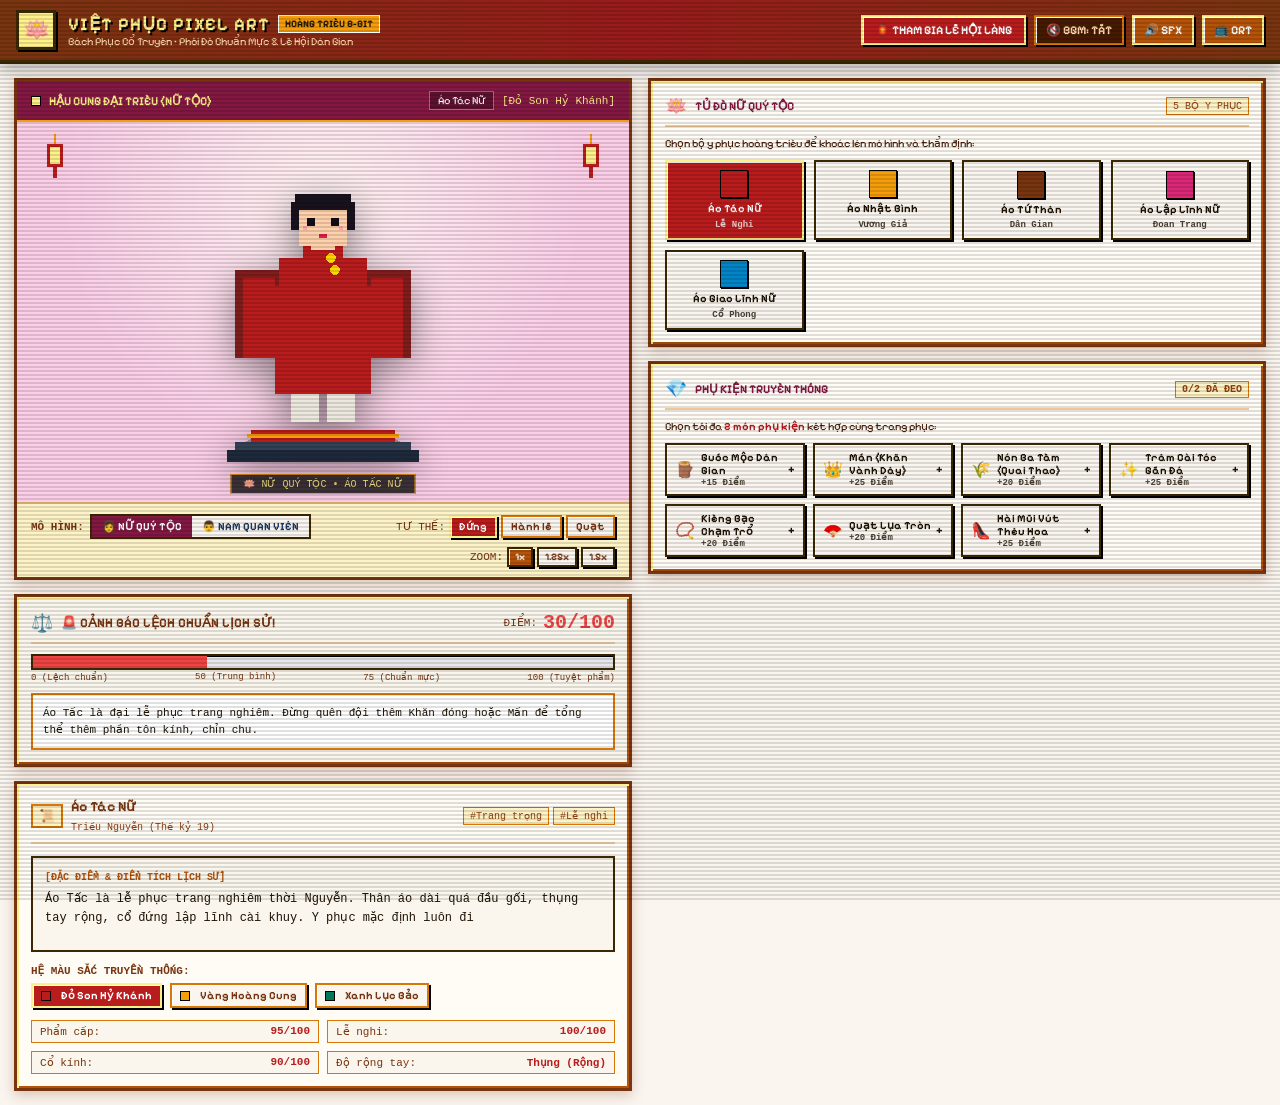
==== single-file-vietphuc.html @ ec16f698 "feat: initialize project structure and base components - Set up React/Vite development environment w" ====
<!DOCTYPE html>
<html lang="vi">
<head>
  <meta charset="UTF-8">
  <meta name="viewport" content="width=device-width, initial-scale=1.0">
  <title>Việt Phục Pixel Art - Bách Phục Cổ Truyền (Hoàng Triều Đại Việt 8-Bit)</title>
  
  <!-- Font Pixel hỗ trợ trọn vẹn dấu tiếng Việt từ Google Fonts -->
  <link rel="preconnect" href="https://fonts.googleapis.com">
  <link rel="preconnect" href="https://fonts.gstatic.com" crossorigin>
  <link href="https://fonts.googleapis.com/css2?family=Pixelify+Sans:wght@400;600;700&family=VT323&display=swap" rel="stylesheet">
  
  <style>
    /* ==========================================================================
       1. HỆ MÀU CUNG ĐÌNH SÁNG, SANG TRỌNG & HIỆU ỨNG VIỀN NỔI 3D MẠ VÀNG
       ========================================================================== */
    :root {
      --bg-cream: #faf5ef;
      --bg-ivory: #fffbf5;
      --bg-gold-light: #fef3c7;
      
      --gold-royal: #f59e0b;
      --gold-deep: #b45309;
      --gold-dark: #78350f;
      --red-royal: #b91c1c;
      --red-deep: #831843;
      --emerald: #047857;
      --jade-bright: #10b981;
      --blue-court: #1e3a5f;
      
      --text-main: #1e1305;
      --text-muted: #78350f;
      --border-dark: #3b2803;
    }

    * {
      box-sizing: border-box;
      margin: 0;
      padding: 0;
      image-rendering: pixelated;
    }

    body {
      background-color: var(--bg-cream);
      color: var(--text-main);
      font-family: 'Pixelify Sans', cursive, monospace, sans-serif;
      min-height: 100vh;
      display: flex;
      flex-direction: column;
      user-select: none;
    }

    /* Viền 3D mạ vàng & chạm khắc tinh xảo */
    .pixel-carved-gold {
      border: 3px solid #78350f;
      box-shadow: 
        inset 2px 2px 0px #fef08a,
        inset -2px -2px 0px #b45309,
        0 4px 12px rgba(120, 53, 15, 0.25);
    }

    .pixel-carved-blue {
      border: 3px solid #1e3a5f;
      box-shadow: 
        inset 2px 2px 0px #bae6fd,
        inset -2px -2px 0px #0369a1,
        0 4px 12px rgba(30, 58, 95, 0.25);
    }

    .pixel-btn {
      display: inline-flex;
      align-items: center;
      justify-content: center;
      gap: 6px;
      font-family: 'Pixelify Sans', cursive, monospace;
      font-weight: 700;
      cursor: pointer;
      text-decoration: none;
      border: 2px solid #3b2803;
      box-shadow: inset 1px 1px 0px #fff, 2px 2px 0px #000;
      transition: transform 0.05s ease;
    }
    .pixel-btn:active {
      transform: translate(1px, 1px);
      box-shadow: 1px 1px 0px #000;
    }

    /* Hiệu ứng chớp đỏ cảnh báo lệch chuẩn */
    @keyframes pixel-red-blink {
      0%, 100% {
        background-color: #fef2f2;
        border-color: #ef4444;
        box-shadow: 0 0 16px rgba(239, 68, 68, 0.6);
      }
      50% {
        background-color: #fee2e2;
        border-color: #b91c1c;
        box-shadow: 0 0 24px rgba(185, 28, 28, 0.9);
      }
    }
    .animate-red-blink {
      animation: pixel-red-blink 1s steps(2) infinite;
    }

    /* Hiệu ứng phát sáng hoàng kim 100 điểm */
    @keyframes gold-glow-pulse {
      0%, 100% {
        box-shadow: 
          inset 2px 2px 0px #fef08a,
          inset -2px -2px 0px #b45309,
          0 0 15px rgba(245, 158, 11, 0.6);
      }
      50% {
        box-shadow: 
          inset 2px 2px 0px #ffffff,
          inset -2px -2px 0px #f59e0b,
          0 0 28px rgba(245, 158, 11, 1);
      }
    }
    .animate-gold-glow {
      animation: gold-glow-pulse 1.4s ease-in-out infinite;
    }

    /* Nền chánh điện Nam (Rồng Mây Vàng Đồng & Xanh Lam) */
    .bg-court-male {
      background: radial-gradient(circle at 50% 25%, #dbeafe 0%, #bfdbfe 45%, #93c5fd 90%);
      background-image: 
        radial-gradient(circle at 50% 20%, #eff6ff 0%, #bfdbfe 60%),
        repeating-linear-gradient(45deg, rgba(30, 58, 95, 0.05) 0px, rgba(30, 58, 95, 0.05) 8px, transparent 8px, transparent 16px);
    }

    /* Nền hậu cung Nữ (Hoa Sen Sóng Nước Hồng Ngọc & Xanh Lục Bảo) */
    .bg-court-female {
      background: radial-gradient(circle at 50% 25%, #fce7f3 0%, #fbcfe8 45%, #f9a8d4 90%);
      background-image: 
        radial-gradient(circle at 50% 20%, #fff1f2 0%, #fbcfe8 60%),
        repeating-linear-gradient(-45deg, rgba(131, 24, 67, 0.04) 0px, rgba(131, 24, 67, 0.04) 8px, transparent 8px, transparent 16px);
    }

    /* Scanlines cổ điển */
    .scanlines {
      background: linear-gradient(
        to bottom,
        rgba(255,255,255,0),
        rgba(255,255,255,0) 50%,
        rgba(0, 0, 0, 0.12) 50%,
        rgba(0, 0, 0, 0.12)
      );
      background-size: 100% 4px;
      pointer-events: none;
    }

    /* Đèn lồng rung rinh */
    @keyframes lantern-flicker {
      0%, 100% { transform: translateY(0) rotate(-1deg); }
      50% { transform: translateY(-3px) rotate(1deg); }
    }
    .animate-lantern {
      animation: lantern-flicker 2s ease-in-out infinite;
    }
  </style>
</head>
<body>
  <!-- Scanlines CRT -->
  <div id="scanlines" class="scanlines" style="position: fixed; inset: 0; z-index: 40;"></div>

  <!-- ================= TOP NAVIGATION BAR ================= -->
  <header style="background: linear-gradient(to right, #78350f, #991b1b, #78350f); color: white; border-bottom: 4px solid #3b2803; padding: 10px 16px; box-shadow: 0 4px 16px rgba(0,0,0,0.3); z-index: 30;">
    <div style="max-w: 1280px; margin: 0 auto; display: flex; flex-wrap: wrap; align-items: center; justify-content: space-between; gap: 12px;">
      
      <div style="display: flex; align-items: center; gap: 12px;">
        <div id="header-icon" style="width: 40px; height: 40px; background: #fef08a; border: 3px solid #3b2803; box-shadow: 2px 2px 0 #000; display: flex; align-items: center; justify-content: center; font-size: 22px;">
          🪷
        </div>
        <div>
          <div style="display: flex; align-items: center; gap: 8px;">
            <h1 style="font-size: 18px; font-weight: 700; color: #fef08a; letter-spacing: 1px; text-transform: uppercase; text-shadow: 2px 2px 0 #000;">
              VIỆT PHỤC PIXEL ART
            </h1>
            <span style="font-size: 10px; background: #f59e0b; color: #1e1305; padding: 2px 6px; border: 1px solid white; font-weight: 700;">
              HOÀNG TRIỀU 8-BIT
            </span>
          </div>
          <p style="font-size: 11px; color: #fed7aa;">
            Bách Phục Cổ Truyền • Phối Đồ Chuẩn Mực & Lễ Hội Dân Gian
          </p>
        </div>
      </div>

      <div style="display: flex; flex-wrap: wrap; align-items: center; gap: 8px; margin-left: auto;">
        <!-- Nút Lễ Hội Làng Mini-games -->
        <button id="btn-open-festival" class="pixel-btn" style="padding: 6px 12px; font-size: 12px; background: #b91c1c; color: white; border-color: #fef08a; animation: pulse 2s infinite;">
          🏮 THAM GIA LỄ HỘI LÀNG
        </button>

        <!-- BGM Toggle -->
        <button id="btn-bgm" class="pixel-btn" style="padding: 6px 10px; font-size: 12px; background: #451a03; color: #fed7aa; border-color: #d97706;">
          🔇 BGM: TẮT
        </button>

        <!-- SFX Toggle -->
        <button id="btn-sfx" class="pixel-btn" style="padding: 6px 10px; font-size: 12px; background: #b45309; color: white; border-color: #fef08a;">
          🔊 SFX
        </button>

        <!-- CRT Toggle -->
        <button id="btn-crt" class="pixel-btn" style="padding: 6px 10px; font-size: 12px; background: #b45309; color: white; border-color: #fef08a;">
          📺 CRT
        </button>
      </div>

    </div>
  </header>

  <!-- ================= MAIN LAYOUT ================= -->
  <main style="max-width: 1280px; width: 100%; margin: 0 auto; padding: 14px; flex: 1; display: flex; flex-direction: column; gap: 16px; z-index: 10;">
    
    <div style="display: grid; grid-template-columns: repeat(auto-fit, minmax(320px, 1fr)); gap: 16px;">
      
      <!-- ================= CỘT TRUNG TÂM (MODEL -> BẢNG ĐIỂM -> BẢNG THÔNG SỐ) ================= -->
      <section style="display: flex; flex-direction: column; gap: 14px; flex: 1.3;">
        
        <!-- 1. KHU VỰC MODEL (MAIN STAGE) -->
        <div id="model-stage-box" class="pixel-carved-gold" style="background: #faf6ed; overflow: hidden; display: flex; flex-direction: column;">
          
          <!-- Thanh tiêu đề sân khấu -->
          <div id="stage-header" style="background: #831843; color: white; border-bottom: 2px solid #f59e0b; padding: 10px 14px; display: flex; justify-content: space-between; align-items: center; font-size: 12px;">
            <div style="display: flex; align-items: center; gap: 8px;">
              <span style="width: 10px; height: 10px; background: #fef08a; border: 1px solid black; display: inline-block;"></span>
              <span id="stage-title" style="font-weight: 700; text-transform: uppercase; color: #fef08a;">
                HẬU CUNG ĐẠI TRIỀU (NỮ TỘC)
              </span>
            </div>
            <div style="display: flex; align-items: center; gap: 8px; font-size: 11px;">
              <span id="stage-costume-name" style="background: rgba(0,0,0,0.3); padding: 2px 8px; border: 1px solid rgba(255,255,255,0.4);">
                Áo Tấc Nữ
              </span>
              <span id="stage-variant-name" style="color: #fef08a; font-family: monospace;">[Đỏ Son]</span>
            </div>
          </div>

          <!-- Sân khấu Model -->
          <div id="character-viewport" class="bg-court-female" style="position: relative; min-height: 380px; display: flex; align-items: center; justify-content: center; overflow: hidden;">
            
            <!-- Đèn lồng Pixel -->
            <div class="animate-lantern" style="position: absolute; top: 12px; left: 24px; z-index: 10;">
              <svg width="28" height="46" viewBox="0 0 16 28" style="shape-rendering: crispEdges;">
                <line x1="8" y1="0" x2="8" y2="6" stroke="#f59e0b" stroke-width="1" />
                <rect x="3" y="6" width="10" height="14" fill="#b91c1c" />
                <rect x="5" y="8" width="6" height="10" fill="#fef08a" />
                <rect x="7" y="20" width="2" height="7" fill="#b91c1c" />
              </svg>
            </div>
            <div class="animate-lantern" style="position: absolute; top: 12px; right: 24px; z-index: 10; animation-delay: 0.8s;">
              <svg width="28" height="46" viewBox="0 0 16 28" style="shape-rendering: crispEdges;">
                <line x1="8" y1="0" x2="8" y2="6" stroke="#f59e0b" stroke-width="1" />
                <rect x="3" y="6" width="10" height="14" fill="#b91c1c" />
                <rect x="5" y="8" width="6" height="10" fill="#fef08a" />
                <rect x="7" y="20" width="2" height="7" fill="#b91c1c" />
              </svg>
            </div>

            <!-- Model Container -->
            <div id="character-container" style="position: relative; z-index: 20; transform-origin: center center; transition: transform 0.2s ease;">
              <!-- SVG Character Model will render here -->
            </div>

            <!-- Nhãn sàn -->
            <div id="stage-floor-badge" style="position: absolute; bottom: 8px; left: 50%; transform: translateX(-50%); font-size: 10px; color: #fef08a; background: rgba(0,0,0,0.75); padding: 3px 12px; border: 1px solid #f59e0b; pointer-events: none; font-family: monospace;">
              🪷 NỮ QUÝ TỘC • ÁO TẤC NỮ
            </div>

          </div>

          <!-- Thanh điều khiển: Giới tính, Tư thế, Zoom -->
          <div style="background: #fef3c7; border-top: 2px solid rgba(217, 119, 6, 0.4); padding: 10px 14px; display: flex; flex-wrap: wrap; align-items: center; justify-content: space-between; gap: 8px; font-size: 11px;">
            
            <!-- NÚT MÔ HÌNH (GENDER TOGGLE) -->
            <div style="display: flex; align-items: center; gap: 6px;">
              <span style="font-weight: 700; color: #78350f; font-family: monospace;">MÔ HÌNH:</span>
              <div style="display: flex; border: 2px solid #3b2803; background: #faf5ef;">
                <button id="toggle-female" class="pixel-btn" style="padding: 4px 10px; font-size: 11px; background: #831843; color: white; border: none; box-shadow: none;">
                  👩 NỮ QUÝ TỘC
                </button>
                <button id="toggle-male" class="pixel-btn" style="padding: 4px 10px; font-size: 11px; background: #faf5ef; color: #1e3a5f; border: none; box-shadow: none;">
                  👨 NAM QUAN VIÊN
                </button>
              </div>
            </div>

            <!-- Tư thế -->
            <div style="display: flex; align-items: center; gap: 4px;">
              <span style="color: #78350f; font-family: monospace;">TƯ THẾ:</span>
              <button id="pose-idle" class="pixel-btn" style="padding: 3px 8px; font-size: 11px; background: #b91c1c; color: white; border-color: #fef08a;">Đứng</button>
              <button id="pose-salute" class="pixel-btn" style="padding: 3px 8px; font-size: 11px; background: #faf5ef; color: #78350f; border-color: #d97706;">Hành lễ</button>
              <button id="pose-fan" class="pixel-btn" style="padding: 3px 8px; font-size: 11px; background: #faf5ef; color: #78350f; border-color: #d97706;">Quạt</button>
            </div>

            <!-- Kính lúp Zoom -->
            <div style="display: flex; align-items: center; gap: 4px; margin-left: auto;">
              <span style="color: #78350f; font-family: monospace;">ZOOM:</span>
              <button class="btn-zoom pixel-btn" data-zoom="1" style="padding: 2px 6px; font-size: 10px; background: #b45309; color: white;">1x</button>
              <button class="btn-zoom pixel-btn" data-zoom="1.25" style="padding: 2px 6px; font-size: 10px; background: #faf5ef; color: #78350f;">1.25x</button>
              <button class="btn-zoom pixel-btn" data-zoom="1.5" style="padding: 2px 6px; font-size: 10px; background: #faf5ef; color: #78350f;">1.5x</button>
            </div>

          </div>

        </div>

        <!-- 2. BẢNG ĐIỂM & ĐÁNH GIÁ (NẰM NGAY DƯỚI MODEL) -->
        <div id="score-panel" class="pixel-carved-gold" style="background: #faf6ed; padding: 14px; display: flex; flex-direction: column; gap: 10px; transition: all 0.3s ease;">
          <div style="display: flex; align-items: center; justify-content: space-between; border-bottom: 2px solid rgba(217, 119, 6, 0.3); padding-bottom: 8px;">
            <div style="display: flex; align-items: center; gap: 8px;">
              <span style="font-size: 18px;">⚖️</span>
              <span id="score-title" style="font-weight: 700; text-transform: uppercase; font-size: 13px; color: #78350f;">
                BẢNG ĐIỂM & ĐÁNH GIÁ PHỐI ĐỒ
              </span>
            </div>
            <div style="display: flex; align-items: center; gap: 6px;">
              <span style="font-size: 11px; color: #78350f; font-family: monospace;">ĐIỂM:</span>
              <span id="score-number" style="font-size: 20px; font-weight: 900; color: #b45309; font-family: monospace;">
                80/100
              </span>
            </div>
          </div>

          <!-- Thanh thước đo điểm số RPG -->
          <div>
            <div style="width: 100%; height: 16px; background: #e5e7eb; border: 2px solid #3b2803; box-shadow: inset 1px 1px 0 #000; overflow: hidden; position: relative;">
              <div id="score-bar" style="height: 100%; width: 80%; background: #f59e0b; transition: width 0.4s ease, background-color 0.4s ease;"></div>
            </div>
            <div style="display: flex; justify-content: space-between; font-size: 9px; color: #78350f; font-family: monospace; margin-top: 2px;">
              <span>0 (Lệch chuẩn)</span>
              <span>50 (Trung bình)</span>
              <span>75 (Chuẩn mực)</span>
              <span>100 (Tuyệt phẩm)</span>
            </div>
          </div>

          <!-- Khung Typewriter nhận xét -->
          <div style="background: #fff; border: 2px solid #d97706; padding: 10px; font-size: 11px; line-height: 1.5; min-height: 54px; position: relative;">
            <p id="score-feedback-text" style="color: #1e1305; font-family: monospace;"></p>
          </div>
        </div>

        <!-- 3. BẢNG THÔNG SỐ & MIÊU TẢ CHI TIẾT (NGAY DƯỚI BẢNG ĐIỂM) -->
        <div id="details-box" class="pixel-carved-gold" style="background: #fffbf5; padding: 14px; display: flex; flex-direction: column; gap: 12px;">
          
          <div style="display: flex; justify-content: space-between; align-items: center; border-bottom: 2px solid rgba(217, 119, 6, 0.3); padding-bottom: 8px;">
            <div style="display: flex; align-items: center; gap: 8px;">
              <span style="background: #fef3c7; border: 2px solid #d97706; padding: 2px 6px; font-size: 13px;">📜</span>
              <div>
                <h3 id="detail-name" style="font-size: 14px; font-weight: 700; color: #78350f;">
                  Áo Tấc Nữ
                </h3>
                <span id="detail-era" style="font-size: 10px; color: #92400e; font-family: monospace;">
                  Triều Nguyễn (Thế kỷ 19)
                </span>
              </div>
            </div>

            <div id="detail-tags" style="display: flex; gap: 4px;">
              <!-- Tags render dynamically -->
            </div>
          </div>

          <!-- Lời thoại Typewriter miêu tả -->
          <div style="background: #faf6ed; border: 2px solid #3b2803; padding: 12px; font-size: 12px; line-height: 1.6;">
            <div style="font-size: 10px; color: #b45309; font-weight: 700; margin-bottom: 4px; font-family: monospace;">
              [ĐẶC ĐIỂM & ĐIỂN TÍCH LỊCH SỬ]
            </div>
            <p id="detail-description" style="color: #1e1305; font-family: monospace; min-height: 48px;"></p>
          </div>

          <!-- Biến thể màu sắc -->
          <div>
            <div style="font-size: 11px; font-weight: 700; color: #78350f; margin-bottom: 6px; font-family: monospace;">
              HỆ MÀU SẮC TRUYỀN THỐNG:
            </div>
            <div id="color-variants-container" style="display: flex; flex-wrap: wrap; gap: 8px;">
              <!-- Variants render dynamically -->
            </div>
          </div>

          <!-- Thống kê ngũ hành / đặc tính -->
          <div id="stats-container" style="display: grid; grid-template-columns: repeat(2, 1fr); gap: 8px; font-size: 11px; font-family: monospace;">
            <!-- Stats render dynamically -->
          </div>

        </div>

      </section>

      <!-- ================= CỘT BÊN PHẢI (TỦ ĐỒ & PHỤ KIỆN) ================= -->
      <aside style="display: flex; flex-direction: column; gap: 14px; flex: 1;">
        
        <!-- 1. TỦ ĐỒ TRANG PHỤC (WARDROBE) -->
        <div id="wardrobe-box" class="pixel-carved-gold" style="background: #fffbf5; padding: 14px; display: flex; flex-direction: column; gap: 10px;">
          
          <div style="display: flex; justify-content: space-between; align-items: center; border-bottom: 2px solid rgba(217, 119, 6, 0.4); padding-bottom: 8px;">
            <div style="display: flex; align-items: center; gap: 8px;">
              <span id="wardrobe-icon" style="font-size: 18px;">🪷</span>
              <span id="wardrobe-title" style="font-weight: 700; font-size: 12px; text-transform: uppercase; color: #831843;">
                TỦ ĐỒ NỮ QUÝ TỘC
              </span>
            </div>
            <span id="wardrobe-count" style="font-size: 10px; background: #fef3c7; color: #92400e; border: 1px solid #d97706; padding: 2px 6px; font-family: monospace;">
              5 BỘ Y PHỤC
            </span>
          </div>

          <div style="font-size: 11px; color: #451a03;">
            Chọn bộ y phục hoàng triều để khoác lên mô hình và thẩm định:
          </div>

          <!-- Grid Trang Phục -->
          <div id="costumes-grid" style="display: grid; grid-template-columns: repeat(auto-fill, minmax(130px, 1fr)); gap: 10px;">
            <!-- Render items dynamically -->
          </div>

        </div>

        <!-- 2. LƯỚI PHỤ KIỆN (ACCESSORIES BOX) -->
        <div id="accessories-box" class="pixel-carved-gold" style="background: #fffbf5; padding: 14px; display: flex; flex-direction: column; gap: 10px;">
          
          <div style="display: flex; justify-content: space-between; align-items: center; border-bottom: 2px solid rgba(217, 119, 6, 0.4); padding-bottom: 8px;">
            <div style="display: flex; align-items: center; gap: 8px;">
              <span style="font-size: 18px;">💎</span>
              <span id="accessories-title" style="font-weight: 700; font-size: 12px; text-transform: uppercase; color: #831843;">
                PHỤ KIỆN TRUYỀN THỐNG
              </span>
            </div>
            <span id="accessories-counter" style="font-size: 10px; background: #fef3c7; color: #92400e; border: 1px solid #d97706; padding: 2px 6px; font-family: monospace; font-weight: 700;">
              0/2 ĐÃ ĐEO
            </span>
          </div>

          <div style="font-size: 11px; color: #451a03;">
            Chọn tối đa <strong style="color: #b91c1c;">2 món phụ kiện</strong> kết hợp cùng trang phục:
          </div>

          <!-- Grid Phụ Kiện -->
          <div id="accessories-grid" style="display: grid; grid-template-columns: repeat(auto-fill, minmax(130px, 1fr)); gap: 8px;">
            <!-- Render accessories dynamically -->
          </div>

        </div>

      </aside>

    </div>

  </main>

  <!-- ================= MODAL LỄ HỘI LÀNG (CANVAS MINI-GAMES) ================= -->
  <div id="festival-modal" style="display: none; position: fixed; inset: 0; z-index: 50; background: rgba(0,0,0,0.85); backdrop-filter: blur(4px); align-items: center; justify-content: center; padding: 12px;">
    <div class="pixel-carved-gold" style="width: 100%; max-width: 860px; background: #faf6ed; display: flex; flex-direction: column; max-height: 94vh; overflow: hidden;">
      
      <!-- Modal Header -->
      <div style="background: linear-gradient(to right, #831843, #991b1b, #b45309); color: white; padding: 10px 16px; border-bottom: 3px solid #3b2803; display: flex; justify-content: space-between; align-items: center;">
        <div style="display: flex; align-items: center; gap: 10px;">
          <span style="font-size: 24px;">🏮</span>
          <div>
            <h3 style="font-size: 15px; font-weight: 700; color: #fef08a; text-transform: uppercase;">
              LỄ HỘI LÀNG TRUYỀN THỐNG • HỘI XUÂN ĐẠI VIỆT
            </h3>
            <p style="font-size: 10px; color: #fde047;">
              Trò chơi dân gian HTML5 Canvas: Ném Còn & Gánh Lụa Qua Cầu
            </p>
          </div>
        </div>
        <button id="btn-close-festival" class="pixel-btn" style="padding: 4px 10px; font-size: 14px; background: #78350f; color: white;">
          ✕
        </button>
      </div>

      <!-- Tab Buttons -->
      <div style="display: flex; gap: 8px; padding: 8px 14px; background: #fef3c7; border-bottom: 2px solid #d97706;">
        <button id="tab-game-nem-con" class="pixel-btn" style="padding: 6px 14px; font-size: 12px; background: #b91c1c; color: white;">
          🎯 GAME 1: TRẨY HỘI NÉM CÒN
        </button>
        <button id="tab-game-ganh-lua" class="pixel-btn" style="padding: 6px 14px; font-size: 12px; background: #faf5ef; color: #78350f;">
          ⚖ GAME 2: GÁNH LỤA QUA CẦU
        </button>
      </div>

      <!-- Canvas Area -->
      <div style="flex: 1; overflow-y: auto; padding: 14px; display: flex; flex-direction: column; align-items: center; justify-content: center; background: #f8fafc;">
        
        <!-- GAME 1: NÉM CÒN -->
        <div id="game-nem-con-wrap" style="display: flex; flex-direction: column; align-items: center; gap: 10px; width: 100%;">
          <div style="display: flex; justify-content: space-between; width: 100%; max-width: 640px; font-size: 11px; font-family: monospace;">
            <span>ĐIỂM: <strong id="nem-con-score" style="color: #b91c1c; font-size: 14px;">0</strong></span>
            <span>LƯỢT NÉM: <strong id="nem-con-attempts">0</strong></span>
            <span style="color: #78350f;">Kéo chuột hoặc thanh trượt để chỉnh góc và lực</span>
          </div>

          <canvas id="nem-con-canvas" width="640" height="360" style="border: 3px solid #3b2803; background: #87ceeb; box-shadow: 2px 2px 0 #000; width: 100%; max-width: 640px; touch-action: none; cursor: crosshair;"></canvas>

          <div style="display: flex; flex-wrap: wrap; align-items: center; justify-content: center; gap: 12px; width: 100%; max-width: 640px; font-size: 11px;">
            <label>Góc ném: <input id="slider-angle" type="range" min="15" max="85" value="45"> <span id="val-angle">45°</span></label>
            <label>Lực ném: <input id="slider-power" type="range" min="15" max="100" value="65"> <span id="val-power">65%</span></label>
            <button id="btn-throw-con" class="pixel-btn" style="padding: 6px 16px; background: #b91c1c; color: white;">
              🚀 NÉM CÒN!
            </button>
          </div>
        </div>

        <!-- GAME 2: GÁNH LỤA QUA CẦU -->
        <div id="game-ganh-lua-wrap" style="display: none; flex-direction: column; align-items: center; gap: 10px; width: 100%;">
          <div style="display: flex; justify-content: space-between; width: 100%; max-width: 640px; font-size: 11px; font-family: monospace;">
            <span>QUÃNG ĐƯỜNG: <strong id="ganh-lua-dist" style="color: #047857; font-size: 14px;">0m</strong></span>
            <span>CÂN BẰNG: <strong id="ganh-lua-balance">50%</strong></span>
            <span style="color: #78350f;">Bấm ← và → để giữ thăng bằng đòn gánh</span>
          </div>

          <canvas id="ganh-lua-canvas" width="640" height="360" style="border: 3px solid #3b2803; background: #7dd3fc; box-shadow: 2px 2px 0 #000; width: 100%; max-width: 640px;"></canvas>

          <div style="display: flex; gap: 10px;">
            <button id="btn-tilt-left" class="pixel-btn" style="padding: 6px 16px; background: #0369a1; color: white;">
              ⬅ NGHIÊNG TRÁI
            </button>
            <button id="btn-start-ganh" class="pixel-btn" style="padding: 6px 16px; background: #047857; color: white;">
              BƯỚC TIẾP (GIỮ NHỊP)
            </button>
            <button id="btn-tilt-right" class="pixel-btn" style="padding: 6px 16px; background: #0369a1; color: white;">
              NGHIÊNG PHẢI ➡
            </button>
          </div>
        </div>

      </div>

    </div>
  </div>

  <!-- ================= JAVASCRIPT LOGIC ================= -->
  <script>
    /* ==========================================================================
       1. WEB AUDIO API SYNTHESIZER (8-BIT SOUND & BGM)
       ========================================================================== */
    class RetroSoundEngine {
      constructor() {
        this.ctx = null;
        this.enabled = true;
        this.bgmPlaying = false;
        this.bgmTimer = null;
      }

      initCtx() {
        if (!this.ctx) {
          const AudioContextClass = window.AudioContext || window.webkitAudioContext;
          if (AudioContextClass) this.ctx = new AudioContextClass();
        }
        if (this.ctx && this.ctx.state === 'suspended') {
          this.ctx.resume();
        }
      }

      playBlip(freq = 440) {
        if (!this.enabled) return;
        this.initCtx();
        if (!this.ctx) return;

        const osc = this.ctx.createOscillator();
        const gain = this.ctx.createGain();
        osc.type = 'square';
        osc.frequency.setValueAtTime(freq, this.ctx.currentTime);
        gain.gain.setValueAtTime(0.08, this.ctx.currentTime);
        gain.gain.exponentialRampToValueAtTime(0.001, this.ctx.currentTime + 0.08);

        osc.connect(gain);
        gain.connect(this.ctx.destination);
        osc.start();
        osc.stop(this.ctx.currentTime + 0.08);
      }

      playTypewriter() {
        if (!this.enabled) return;
        this.initCtx();
        if (!this.ctx) return;

        const osc = this.ctx.createOscillator();
        const gain = this.ctx.createGain();
        osc.type = 'triangle';
        osc.frequency.setValueAtTime(600 + Math.random() * 200, this.ctx.currentTime);
        gain.gain.setValueAtTime(0.04, this.ctx.currentTime);
        gain.gain.exponentialRampToValueAtTime(0.001, this.ctx.currentTime + 0.03);

        osc.connect(gain);
        gain.connect(this.ctx.destination);
        osc.start();
        osc.stop(this.ctx.currentTime + 0.03);
      }

      playEquip() {
        if (!this.enabled) return;
        this.initCtx();
        if (!this.ctx) return;

        const notes = [330, 440, 660];
        notes.forEach((freq, idx) => {
          setTimeout(() => {
            if (!this.ctx) return;
            const osc = this.ctx.createOscillator();
            const gain = this.ctx.createGain();
            osc.type = 'square';
            osc.frequency.setValueAtTime(freq, this.ctx.currentTime);
            gain.gain.setValueAtTime(0.08, this.ctx.currentTime);
            gain.gain.exponentialRampToValueAtTime(0.001, this.ctx.currentTime + 0.12);
            osc.connect(gain);
            gain.connect(this.ctx.destination);
            osc.start();
            osc.stop(this.ctx.currentTime + 0.12);
          }, idx * 60);
        });
      }

      toggleBgm() {
        this.initCtx();
        this.bgmPlaying = !this.bgmPlaying;
        if (this.bgmPlaying) {
          this.startPentatonicLoop();
        } else {
          if (this.bgmTimer) clearInterval(this.bgmTimer);
        }
        return this.bgmPlaying;
      }

      startPentatonicLoop() {
        if (this.bgmTimer) clearInterval(this.bgmTimer);
        const courtScale = [261.63, 293.66, 329.63, 392.00, 440.00, 523.25];
        let step = 0;

        this.bgmTimer = setInterval(() => {
          if (!this.enabled || !this.bgmPlaying || !this.ctx) return;
          const freq = courtScale[step % courtScale.length];
          step = (step + 1 + Math.floor(Math.random() * 2)) % courtScale.length;

          const osc = this.ctx.createOscillator();
          const gain = this.ctx.createGain();
          osc.type = 'sine';
          osc.frequency.setValueAtTime(freq, this.ctx.currentTime);
          gain.gain.setValueAtTime(0.03, this.ctx.currentTime);
          gain.gain.exponentialRampToValueAtTime(0.001, this.ctx.currentTime + 0.35);

          osc.connect(gain);
          gain.connect(this.ctx.destination);
          osc.start();
          osc.stop(this.ctx.currentTime + 0.35);
        }, 420);
      }
    }

    const sound = new RetroSoundEngine();

    /* ==========================================================================
       2. DỮ LIỆU TRANG PHỤC & PHỤ KIỆN (MỞ RỘNG NAM & NỮ)
       ========================================================================== */
    const COSTUMES_DATA = [
      // NỮ
      {
        id: 'ao-tac',
        name: 'Áo Tấc Nữ',
        gender: 'female',
        era: 'Triều Nguyễn (Thế kỷ 19)',
        rarity: 'Lễ Nghi',
        tags: ['Trang trọng', 'Lễ nghi'],
        baseScore: 50,
        fullDescription: 'Áo Tấc là lễ phục trang nghiêm thời Nguyễn. Thân áo dài quá đầu gối, thụng tay rộng, cổ đứng lập lĩnh cài khuy. Y phục mặc định luôn đi cùng khăn vành dây (mấn) hoặc khăn đóng.',
        colorVariants: [
          { name: 'Đỏ Son Hỷ Khánh', primary: '#b91c1c', secondary: '#7f1d1d', accent: '#f59e0b' },
          { name: 'Vàng Hoàng Cung', primary: '#f59e0b', secondary: '#b45309', accent: '#b91c1c' },
          { name: 'Xanh Lục Bảo', primary: '#047857', secondary: '#064e3b', accent: '#f59e0b' }
        ],
        stats: [
          { label: 'Phẩm cấp', val: '95/100' },
          { label: 'Lễ nghi', val: '100/100' },
          { label: 'Cổ kính', val: '90/100' },
          { label: 'Độ rộng tay', val: 'Thụng (Rộng)' }
        ]
      },
      {
        id: 'ao-nhat-binh',
        name: 'Áo Nhật Bình',
        gender: 'female',
        era: 'Triều Nguyễn (Hậu phi & Công chúa)',
        rarity: 'Vương Giả',
        tags: ['Vương giả', 'Hậu phi'],
        baseScore: 60,
        fullDescription: 'Nhật Bình là áo khoác của bậc Hậu phi, Công chúa. Cổ áo hình chữ nhật viền hoa văn tinh xảo, tay áo có dải ngũ sắc ngũ hành, trước ngực thắt dải nơ ngọc lộng lẫy.',
        colorVariants: [
          { name: 'Hoàng Kim Hậu Phi', primary: '#f59e0b', secondary: '#92400e', accent: '#b91c1c' },
          { name: 'Xích Hồng Công Chúa', primary: '#b91c1c', secondary: '#7f1d1d', accent: '#f59e0b' },
          { name: 'Thanh Thủy Nhã Nhặn', primary: '#0284c7', secondary: '#075985', accent: '#f59e0b' }
        ],
        stats: [
          { label: 'Phẩm cấp', val: '100/100' },
          { label: 'Lễ nghi', val: '100/100' },
          { label: 'Vương giả', val: '100/100' },
          { label: 'Hoa văn', val: 'Ngũ sắc viền' }
        ]
      },
      {
        id: 'ao-tu-than',
        name: 'Áo Tứ Thân',
        gender: 'female',
        era: 'Cổ phong Dân gian Bắc Bộ',
        rarity: 'Dân Gian',
        tags: ['Dân gian', 'Lao động'],
        baseScore: 50,
        fullDescription: 'Áo Tứ Thân gồm bốn vạt vải, hai vạt trước buộc chéo hoặc buông rủ, bên trong lấp ló yếm đào thắm sắc và váy đụp đen chấm gót. Phù hợp nhất khi đi cùng nón ba tầm, quai thao.',
        colorVariants: [
          { name: 'Nâu Sồng Mộc Mạc', primary: '#78350f', secondary: '#451a03', accent: '#e11d48' },
          { name: 'Xanh Lá Mạ', primary: '#15803d', secondary: '#166534', accent: '#f43f5e' },
          { name: 'Tía Mận Thôn Quê', primary: '#831843', secondary: '#500724', accent: '#e11d48' }
        ],
        stats: [
          { label: 'Gần gũi', val: '95/100' },
          { label: 'Dân dã', val: '100/100' },
          { label: 'Thanh thuần', val: '90/100' },
          { label: 'Dáng áo', val: 'Vạt buông' }
        ]
      },
      {
        id: 'ao-lap-linh',
        name: 'Áo Lập Lĩnh Nữ',
        gender: 'female',
        era: 'Triều Nguyễn (Đoan Trang)',
        rarity: 'Đoan Trang',
        tags: ['Đoan trang'],
        baseScore: 55,
        fullDescription: 'Áo năm thân lập lĩnh cổ cao, cài khuy lệch sườn, phom dáng thanh thoát, tôn vinh vẻ kín đáo, đoan trang của người phụ nữ Việt xưa.',
        colorVariants: [
          { name: 'Hồng Phấn Cung Nữ', primary: '#db2777', secondary: '#9d174d', accent: '#fef08a' },
          { name: 'Xanh Ngọc Thanh Khiết', primary: '#059669', secondary: '#065f46', accent: '#fef08a' }
        ],
        stats: [
          { label: 'Đoan trang', val: '95/100' },
          { label: 'Thanh lịch', val: '90/100' },
          { label: 'Khuy cài', val: 'Lệch sườn' },
          { label: 'Dáng vạt', val: 'Thon thả' }
        ]
      },
      {
        id: 'ao-giao-linh',
        name: 'Áo Giao Lĩnh Nữ',
        gender: 'female',
        era: 'Thời Lê - Nguyễn Cổ Phong',
        rarity: 'Cổ Phong',
        tags: ['Cổ phong', 'Đời thường'],
        baseScore: 50,
        fullDescription: 'Cổ áo vạt chéo chữ Y khoáng đạt, mặc kết hợp cùng chân váy quây xếp nếp duyên dáng và thắt dải lụa mềm mại quanh eo.',
        colorVariants: [
          { name: 'Thanh Lam Thủy Mặc', primary: '#0284c7', secondary: '#0369a1', accent: '#f59e0b' },
          { name: 'Trắng Ngà Tinh Khôi', primary: '#e2e8f0', secondary: '#94a3b8', accent: '#b91c1c' }
        ],
        stats: [
          { label: 'Cổ phong', val: '95/100' },
          { label: 'Thơ mộng', val: '90/100' },
          { label: 'Vạt áo', val: 'Giao chéo' },
          { label: 'Chân váy', val: 'Quây nếp' }
        ]
      },

      // NAM
      {
        id: 'ao-ma-doan',
        name: 'Áo Mã Đoán (Áo Quan)',
        gender: 'male',
        era: 'Triều Nguyễn (Quan Chức)',
        rarity: 'Triều Phục',
        tags: ['Triều phục', 'Uy nghiêm'],
        baseScore: 60,
        fullDescription: 'Triều phục uy nghiêm của quan lại triều Nguyễn. Áo cổ đứng lập lĩnh, tay thụng rộng, đặc biệt trước ngực và sau lưng thêu Bổ tử hình vuông đính linh thú hoặc chim hạc phân định phẩm cấp.',
        colorVariants: [
          { name: 'Xanh Lam Đại Triều', primary: '#1e3a5f', secondary: '#0f172a', accent: '#f59e0b' },
          { name: 'Đỏ Thẫm Tế Giao', primary: '#991b1b', secondary: '#450a0a', accent: '#f59e0b' },
          { name: 'Tía Than Thâm Trầm', primary: '#3b0764', secondary: '#1e1b4b', accent: '#f59e0b' }
        ],
        stats: [
          { label: 'Phẩm hàm', val: '100/100' },
          { label: 'Uy nghiêm', val: '100/100' },
          { label: 'Triều cương', val: '100/100' },
          { label: 'Bổ tử', val: 'Thêu linh thú' }
        ]
      },
      {
        id: 'ao-trang-vat',
        name: 'Áo Tràng Vạt (Giao Lĩnh Nam)',
        gender: 'male',
        era: 'Thời Lê - Nguyễn Cổ Phong',
        rarity: 'Cổ Phong',
        tags: ['Cổ phong', 'Đĩnh đạc'],
        baseScore: 50,
        fullDescription: 'Áo tràng vạt giao chéo cổ, tay áo rộng rãi khoáng đạt, phong thái của bậc danh sĩ, nho sinh hoặc quan viên lúc tao nhã thanh đàm.',
        colorVariants: [
          { name: 'Nâu Đất Nho Sinh', primary: '#451a03', secondary: '#271001', accent: '#f59e0b' },
          { name: 'Xanh Rêu Đĩnh Đạc', primary: '#14532d', secondary: '#052e16', accent: '#f59e0b' }
        ],
        stats: [
          { label: 'Khoáng đạt', val: '95/100' },
          { label: 'Phong nhã', val: '95/100' },
          { label: 'Nho nhã', val: '90/100' },
          { label: 'Kiểu dáng', val: 'Vạt chéo' }
        ]
      },
      {
        id: 'ao-tac-nam',
        name: 'Áo Tấc Nam',
        gender: 'male',
        era: 'Triều Nguyễn (Lễ Nghi)',
        rarity: 'Lễ Nghi',
        tags: ['Trang trọng', 'Lễ nghi'],
        baseScore: 50,
        fullDescription: 'Lễ phục nam giới rộng tay, cổ đứng cài năm khuy. Trang phục bắt buộc khi hành lễ tế tự, bái tổ, luôn đi kèm khăn xếp quấn đầu chỉnh chu.',
        colorVariants: [
          { name: 'Đen Tuyển Chuẩn Mực', primary: '#1e293b', secondary: '#0f172a', accent: '#f59e0b' },
          { name: 'Xanh Dương Cổ Điển', primary: '#1e40af', secondary: '#1e3a8a', accent: '#f59e0b' }
        ],
        stats: [
          { label: 'Lễ nghi', val: '95/100' },
          { label: 'Chuẩn mực', val: '95/100' },
          { label: 'Trang nghiêm', val: '90/100' },
          { label: 'Tay áo', val: 'Thụt rộng' }
        ]
      },
      {
        id: 'ao-ngu-than-nam',
        name: 'Áo Ngũ Thân Tay Chẽn Nam',
        gender: 'male',
        era: 'Triều Nguyễn (Quốc Phục)',
        rarity: 'Chuẩn Mực',
        tags: ['Linh hoạt', 'Chuẩn mực'],
        baseScore: 50,
        fullDescription: 'Quốc phục nam giới triều Nguyễn định hình bởi Chúa Nguyễn Phúc Khoát và Vua Minh Mạng. Tay áo bó gọn, năm thân che chắn thân thể, khuy cài ngay ngắn.',
        colorVariants: [
          { name: 'Xanh Chàm Cổ Kính', primary: '#1e3a5f', secondary: '#0f172a', accent: '#f59e0b' },
          { name: 'Nâu Vải Đĩnh Đạc', primary: '#78350f', secondary: '#451a03', accent: '#f59e0b' }
        ],
        stats: [
          { label: 'Linh hoạt', val: '95/100' },
          { label: 'Quốc phục', val: '100/100' },
          { label: 'Gọn gàng', val: '95/100' },
          { label: 'Tay áo', val: 'Tay chẽn' }
        ]
      }
    ];

    const ACCESSORIES_DATA = [
      // NAM
      {
        id: 'khan-xep',
        name: 'Khăn Xếp (Khăn Đóng)',
        gender: 'male',
        tags: ['Lễ nghi'],
        scoreBonus: 20,
        compatibleCostumeIds: ['ao-tac-nam', 'ao-ngu-than-nam', 'ao-ma-doan'],
        incompatibleCostumeIds: [],
        icon: '🎩',
        desc: 'Khăn vải đen quấn nhiều nếp chữ Nhân, chuẩn mực của nam nhi lúc hành lễ.'
      },
      {
        id: 'the-bai-nga',
        name: 'Thẻ Bài Ngà / Ngọc Bội',
        gender: 'male',
        tags: ['Quyền quý'],
        scoreBonus: 15,
        compatibleCostumeIds: ['ao-ma-doan', 'ao-trang-vat', 'ao-tac-nam'],
        incompatibleCostumeIds: [],
        icon: '🏷️',
        desc: 'Thẻ ngà khắc chức tước hoặc ngọc bội giắt thắt lưng, biểu trưng cho phẩm hàm.'
      },
      {
        id: 'guoc-moc',
        name: 'Guốc Mộc Dân Gian',
        gender: 'unisex',
        tags: ['Dân gian'],
        scoreBonus: 15,
        compatibleCostumeIds: ['ao-tu-than', 'ao-giao-linh', 'ao-trang-vat'],
        incompatibleCostumeIds: ['ao-ma-doan', 'ao-nhat-binh'], // Cấm kỵ với Triều Phục
        icon: '🪵',
        desc: 'Guốc gỗ đẽo mộc mạc, gõ lách cách thân thương trên đường thôn xóm.'
      },

      // NỮ
      {
        id: 'man',
        name: 'Mấn (Khăn Vành Dây)',
        gender: 'female',
        tags: ['Lễ nghi', 'Vương giả'],
        scoreBonus: 25,
        compatibleCostumeIds: ['ao-tac', 'ao-nhat-binh', 'ao-lap-linh'],
        incompatibleCostumeIds: [],
        icon: '👑',
        desc: 'Khăn vành cuốn nhiều vòng quanh trán, đoan trang và tôn quý bậc nhất.'
      },
      {
        id: 'non-ba-tam',
        name: 'Nón Ba Tầm (Quai Thao)',
        gender: 'female',
        tags: ['Dân gian'],
        scoreBonus: 20,
        compatibleCostumeIds: ['ao-tu-than', 'ao-giao-linh'],
        incompatibleCostumeIds: ['ao-nhat-binh', 'ao-ma-doan'], // Lệch chuẩn
        icon: '🌾',
        desc: 'Nón tròn dẹt nan tre đan khéo léo, biểu tượng người con gái Bắc Bộ.'
      },
      {
        id: 'tram-cai-da',
        name: 'Trâm Cài Tóc Gắn Đá',
        gender: 'female',
        tags: ['Nữ tính', 'Quý phái', 'Hậu phi'],
        scoreBonus: 25,
        compatibleCostumeIds: ['ao-nhat-binh', 'ao-tac', 'ao-lap-linh'],
        incompatibleCostumeIds: ['ao-tu-than'], // Lệch chuẩn
        icon: '✨',
        desc: 'Trâm bạc đính ngọc xà cừ hình chim phượng, trang sức cao quý hoàng cung.'
      },
      {
        id: 'kieng-bac',
        name: 'Kiềng Bạc Chạm Trổ',
        gender: 'female',
        tags: ['Sang trọng'],
        scoreBonus: 20,
        compatibleCostumeIds: ['ao-lap-linh', 'ao-tac', 'ao-giao-linh', 'ao-tu-than'],
        incompatibleCostumeIds: [],
        icon: '📿',
        desc: 'Kiềng tròn bằng bạc chạm hoa sen, làm sáng ngời vùng cổ thanh tú.'
      },
      {
        id: 'quat-lua-tron',
        name: 'Quạt Lụa Tròn',
        gender: 'female',
        tags: ['Thơ mộng', 'Quý phái'],
        scoreBonus: 20,
        compatibleCostumeIds: ['ao-lap-linh', 'ao-giao-linh', 'ao-nhat-binh'],
        incompatibleCostumeIds: [],
        icon: '🪭',
        desc: 'Quạt lụa tròn vẽ hoa sen thủy mặc, biểu tượng phong nhã của tiểu thư.'
      },
      {
        id: 'hai-mui-vut',
        name: 'Hài Mũi Vút Thêu Hoa',
        gender: 'female',
        tags: ['Lễ nghi', 'Vương giả'],
        scoreBonus: 25,
        compatibleCostumeIds: ['ao-nhat-binh', 'ao-tac', 'ao-lap-linh'],
        incompatibleCostumeIds: ['ao-tu-than'],
        icon: '👠',
        desc: 'Hài gấm mũi cong vút thêu kim tuyến, trang phục cao quý chốn đại lễ.'
      }
    ];

    /* ==========================================================================
       3. HỆ THỐNG CHẤM ĐIỂM & ĐÁNH GIÁ PHỐI ĐỒ (calculateScore)
       ========================================================================== */
    function calculateScore(costume, equippedAccessories) {
      let currentScore = costume.baseScore || 50;
      let warningMessage = '';
      let ruleBreak = false;

      const equippedIds = equippedAccessories.map(a => a.id);
      const hasMan = equippedIds.includes('man');
      const hasKhanXep = equippedIds.includes('khan-xep');
      const hasNonBaTam = equippedIds.includes('non-ba-tam');
      const hasGuocMoc = equippedIds.includes('guoc-moc');
      const hasTramCaiDa = equippedIds.includes('tram-cai-da');

      // Điểm cộng từ phụ kiện
      equippedAccessories.forEach(acc => {
        const isCompatible = acc.compatibleCostumeIds.includes(costume.id);
        const hasTagOverlap = acc.tags.some(t => costume.tags.includes(t));

        if (isCompatible || hasTagOverlap) {
          currentScore += acc.scoreBonus;
        } else {
          currentScore += Math.max(10, acc.scoreBonus - 10);
        }
      });

      // LUẬT PHẠT 1: Triều phục (Mã Đoán, Nhật Bình) cấm kỵ đi cùng vật phẩm dân dã (Guốc mộc, Nón ba tầm)
      if ((costume.id === 'ao-ma-doan' || costume.id === 'ao-nhat-binh') && (hasGuocMoc || hasNonBaTam)) {
        currentScore -= 50;
        ruleBreak = true;
        warningMessage = 'Cảnh báo: Lệch chuẩn triều cương! Áo Mã Đoán và Áo Nhật Bình là phẩm cấp cao quý chốn hoàng triều, tuyệt đối không thể phối cùng Guốc Mộc hay Nón Ba Tầm dân gian.';
      }

      // LUẬT PHẠT 2: Áo Tứ Thân dân gian lao động không thể đi cùng Trâm Cài Hậu Phi đính đá
      if (costume.id === 'ao-tu-than' && hasTramCaiDa) {
        currentScore -= 30;
        ruleBreak = true;
        if (!warningMessage) {
          warningMessage = 'Cảnh báo: Trâm cài quý phái cung đình không hợp với Áo Tứ Thân chất phác nơi thôn dã! Hãy đổi sang Nón Ba Tầm hoặc Quai Thao.';
        }
      }

      // LUẬT PHẠT 3: Áo Tấc bắt buộc phải có khăn đội đầu (Mấn hoặc Khăn Xếp)
      if (costume.id === 'ao-tac' || costume.id === 'ao-tac-nam') {
        const hasHeadgear = costume.gender === 'male' ? hasKhanXep : (hasMan || hasKhanXep);
        if (!hasHeadgear) {
          currentScore -= 20;
          ruleBreak = true;
          if (!warningMessage) {
            warningMessage = 'Áo Tấc là đại lễ phục trang nghiêm. Đừng quên đội thêm Khăn đóng hoặc Mấn để tổng thể thêm phần tôn kính, chỉn chu.';
          }
        }
      }

      currentScore = Math.max(0, Math.min(100, currentScore));

      let status = 'good';
      let title = 'Phối Đồ Khá Hài Hòa';
      let feedback = warningMessage;

      if (currentScore < 50) {
        status = 'danger';
        title = '🚨 Cảnh Báo Lệch Chuẩn Lịch Sử!';
        if (!feedback) {
          feedback = 'Cách phối đồ hiện tại chưa đúng chuẩn mực văn hóa lịch sử! Hãy đọc kỹ Tag của trang phục và phụ kiện để phối đồ chuẩn xác.';
        }
      } else if (currentScore === 100) {
        status = 'perfect';
        title = '🌟 Tuyệt Phẩm Đại Việt 100/100';
        feedback = 'Tuyệt mỹ! Bộ Việt Phục của bạn đã chuẩn xác cả về thẩm mỹ lẫn điển chế lịch sử. Từng chi tiết đều toát lên cốt cách dân tộc!';
      } else if (ruleBreak) {
        status = 'warning';
        title = '⚠️ Cần Điều Chỉnh Phụ Kiện';
      } else {
        status = 'good';
        title = '✨ Bộ Y Phục Đẹp Mắt';
        if (!feedback) {
          if (equippedAccessories.length === 0) {
            feedback = 'Bộ y phục đã chỉn chu. Bạn có thể phối thêm tối đa 2 món phụ kiện để chạm mốc 100 điểm tuyệt phẩm!';
          } else if (equippedAccessories.length === 1) {
            feedback = 'Phối đồ rất khéo léo! Hãy trang bị thêm 1 phụ kiện nữa cùng phẩm cấp để đạt điểm số tuyệt đối!';
          } else {
            feedback = 'Tổng thể y phục trang nhã, đúng tinh thần cổ truyền. Rất thích hợp cho các dịp tao nhã!';
          }
        }
      }

      return { score: currentScore, status, title, feedback, ruleBreak };
    }

    /* ==========================================================================
       4. TRẠNG THÁI ỨNG DỤNG & ĐIỀU KHIỂN
       ========================================================================== */
    let currentGender = 'female';
    let currentCostume = COSTUMES_DATA[0];
    let currentVariant = currentCostume.colorVariants[0];
    let equippedAccessories = [];
    let currentPose = 'idle';
    let currentZoom = 1;

    // Typewriter helpers
    let scoreTypeTimer = null;
    let detailTypeTimer = null;

    function initApp() {
      setupEventListeners();
      renderAll();
    }

    function setupEventListeners() {
      // Giới tính
      document.getElementById('toggle-female').addEventListener('click', () => setGender('female'));
      document.getElementById('toggle-male').addEventListener('click', () => setGender('male'));

      // Tư thế
      document.getElementById('pose-idle').addEventListener('click', () => setPose('idle'));
      document.getElementById('pose-salute').addEventListener('click', () => setPose('salute'));
      document.getElementById('pose-fan').addEventListener('click', () => setPose('fan'));

      // Zoom
      document.querySelectorAll('.btn-zoom').forEach(btn => {
        btn.addEventListener('click', (e) => {
          sound.playBlip(500);
          const z = parseFloat(e.target.dataset.zoom);
          setZoom(z);
        });
      });

      // Âm thanh
      document.getElementById('btn-bgm').addEventListener('click', () => {
        const active = sound.toggleBgm();
        const btn = document.getElementById('btn-bgm');
        btn.innerText = active ? '🎵 BGM: BẬT' : '🔇 BGM: TẮT';
        btn.style.background = active ? '#fef08a' : '#451a03';
        btn.style.color = active ? '#1e1305' : '#fed7aa';
      });

      document.getElementById('btn-sfx').addEventListener('click', () => {
        sound.enabled = !sound.enabled;
        const btn = document.getElementById('btn-sfx');
        btn.innerText = sound.enabled ? '🔊 SFX' : '🔇 MUTE';
        if (sound.enabled) sound.playBlip(520);
      });

      document.getElementById('btn-crt').addEventListener('click', () => {
        sound.playBlip(380);
        const scan = document.getElementById('scanlines');
        scan.style.display = scan.style.display === 'none' ? 'block' : 'none';
      });

      // Modal Lễ hội
      document.getElementById('btn-open-festival').addEventListener('click', () => {
        sound.playBlip(560);
        document.getElementById('festival-modal').style.display = 'flex';
        initNemConGame();
      });

      document.getElementById('btn-close-festival').addEventListener('click', () => {
        sound.playBlip(300);
        document.getElementById('festival-modal').style.display = 'none';
      });

      // Tabs Lễ hội
      document.getElementById('tab-game-nem-con').addEventListener('click', () => {
        sound.playBlip(420);
        document.getElementById('tab-game-nem-con').style.background = '#b91c1c';
        document.getElementById('tab-game-nem-con').style.color = 'white';
        document.getElementById('tab-game-ganh-lua').style.background = '#faf5ef';
        document.getElementById('tab-game-ganh-lua').style.color = '#78350f';
        document.getElementById('game-nem-con-wrap').style.display = 'flex';
        document.getElementById('game-ganh-lua-wrap').style.display = 'none';
        initNemConGame();
      });

      document.getElementById('tab-game-ganh-lua').addEventListener('click', () => {
        sound.playBlip(460);
        document.getElementById('tab-game-ganh-lua').style.background = '#047857';
        document.getElementById('tab-game-ganh-lua').style.color = 'white';
        document.getElementById('tab-game-nem-con').style.background = '#faf5ef';
        document.getElementById('tab-game-nem-con').style.color = '#78350f';
        document.getElementById('game-nem-con-wrap').style.display = 'none';
        document.getElementById('game-ganh-lua-wrap').style.display = 'flex';
        initGanhLuaGame();
      });
    }

    function setGender(g) {
      if (currentGender === g) return;
      currentGender = g;
      sound.playBlip(440);

      // Cập nhật giao diện theo giới tính
      const isMale = g === 'male';
      document.getElementById('header-icon').innerText = isMale ? '🐉' : '🪷';
      document.getElementById('stage-title').innerText = isMale ? 'CHÁNH ĐIỆN ĐẠI TRIỀU (NAM GIỚI)' : 'HẬU CUNG ĐẠI TRIỀU (NỮ TỘC)';
      document.getElementById('stage-header').style.background = isMale ? '#1e3a5f' : '#831843';
      document.getElementById('character-viewport').className = isMale ? 'bg-court-male' : 'bg-court-female';
      document.getElementById('wardrobe-icon').innerText = isMale ? '🐉' : '🪷';
      document.getElementById('wardrobe-title').innerText = isMale ? 'TỦ ĐỒ NAM QUAN VIÊN' : 'TỦ ĐỒ NỮ QUÝ TỘC';
      document.getElementById('accessories-title').innerText = isMale ? 'PHỤ KIỆN NAM GIỚI' : 'PHỤ KIỆN NỮ QUÝ TỘC';

      // Nút active
      document.getElementById('toggle-female').style.background = isMale ? '#faf5ef' : '#831843';
      document.getElementById('toggle-female').style.color = isMale ? '#831843' : 'white';
      document.getElementById('toggle-male').style.background = isMale ? '#1e3a5f' : '#faf5ef';
      document.getElementById('toggle-male').style.color = isMale ? 'white' : '#1e3a5f';

      // Lọc danh sách trang phục
      const filtered = COSTUMES_DATA.filter(c => c.gender === g || c.gender === 'unisex');
      currentCostume = filtered[0];
      currentVariant = currentCostume.colorVariants[0];
      equippedAccessories = [];

      renderAll();
    }

    function setPose(p) {
      currentPose = p;
      sound.playBlip(400);
      ['idle', 'salute', 'fan'].forEach(pos => {
        const btn = document.getElementById('pose-' + pos);
        if (pos === p) {
          btn.style.background = '#b91c1c';
          btn.style.color = 'white';
          btn.style.borderColor = '#fef08a';
        } else {
          btn.style.background = '#faf5ef';
          btn.style.color = '#78350f';
          btn.style.borderColor = '#d97706';
        }
      });
      renderCharacter();
    }

    function setZoom(z) {
      currentZoom = z;
      document.querySelectorAll('.btn-zoom').forEach(btn => {
        if (parseFloat(btn.dataset.zoom) === z) {
          btn.style.background = '#b45309';
          btn.style.color = 'white';
        } else {
          btn.style.background = '#faf5ef';
          btn.style.color = '#78350f';
        }
      });
      document.getElementById('character-container').style.transform = `scale(${z})`;
    }

    function renderAll() {
      renderCharacter();
      renderScore();
      renderDetails();
      renderWardrobe();
      renderAccessories();
    }

    /* ==========================================================================
       5. RENDER CHARACTER SVG MODEL (PIXEL ART ENGINE)
       ========================================================================== */
    function renderCharacter() {
      const primary = currentVariant.primary;
      const secondary = currentVariant.secondary;
      const accent = currentVariant.accent;

      const equippedIds = equippedAccessories.map(a => a.id);
      const hasMan = equippedIds.includes('man');
      const hasNonBaTam = equippedIds.includes('non-ba-tam');
      const hasKiengBac = equippedIds.includes('kieng-bac');
      const hasQuatLua = equippedIds.includes('quat-lua-tron');
      const hasKhanXep = equippedIds.includes('khan-xep');
      const hasTheBaiNga = equippedIds.includes('the-bai-nga');
      const hasGuocMoc = equippedIds.includes('guoc-moc');
      const hasTramCaiDa = equippedIds.includes('tram-cai-da');
      const hasHaiMuiVut = equippedIds.includes('hai-mui-vut');

      document.getElementById('stage-costume-name').innerText = currentCostume.name;
      document.getElementById('stage-variant-name').innerText = `[${currentVariant.name}]`;
      document.getElementById('stage-floor-badge').innerText = `${currentGender === 'male' ? '🐉 NAM QUAN VIÊN' : '🪷 NỮ QUÝ TỘC'} • ${currentCostume.name.toUpperCase()}`;

      let costumeSpecificSvg = '';

      if (currentCostume.id === 'ao-ma-doan') {
        costumeSpecificSvg = `
          <!-- Áo Mã Đoán Quan viên có Bổ tử thêu hạc -->
          <rect x="9" y="30" width="12" height="23" fill="${secondary}" />
          <rect x="11" y="32" width="9" height="21" fill="${primary}" />
          <rect x="9" y="49" width="12" height="4" fill="${accent}" />
          <rect x="43" y="30" width="12" height="23" fill="${secondary}" />
          <rect x="44" y="32" width="9" height="21" fill="${primary}" />
          <rect x="43" y="49" width="12" height="4" fill="${accent}" />
          <rect x="20" y="27" width="24" height="35" fill="${primary}" />
          <rect x="19" y="40" width="26" height="22" fill="${primary}" />
          <!-- Bổ tử trước ngực -->
          <rect x="26" y="32" width="12" height="12" fill="#b91c1c" />
          <rect x="27" y="33" width="10" height="10" fill="#f59e0b" />
          <circle cx="32" cy="38" r="3" fill="#ffffff" />
          <circle cx="32" cy="38" r="1.5" fill="#b91c1c" />
          <!-- Cổ đứng cài khuy vàng -->
          <rect x="27" y="23" width="10" height="4" fill="${primary}" />
          <circle cx="34" cy="27" r="1.2" fill="#ffd700" />
        `;
      } else if (currentCostume.id === 'ao-tu-than') {
        costumeSpecificSvg = `
          <!-- Áo Tứ Thân dân gian -->
          <!-- Váy đụp đen -->
          <rect x="21" y="47" width="22" height="21" fill="#0f172a" />
          <!-- Ống tay gọn -->
          <rect x="16" y="29" width="6" height="19" fill="${secondary}" />
          <rect x="42" y="29" width="6" height="19" fill="${secondary}" />
          <rect x="21" y="27" width="22" height="30" fill="${primary}" />
          <!-- Yếm đào đỏ -->
          <polygon points="27,24 37,24 35,35 29,35" fill="#e11d48" />
          <!-- Dải thắt lưng buộc eo buông vạt -->
          <rect x="20" y="42" width="24" height="3" fill="#10b981" />
          <rect x="29" y="45" width="3" height="14" fill="#10b981" />
          <rect x="33" y="45" width="2" height="12" fill="#f43f5e" />
        `;
      } else if (currentCostume.id === 'ao-nhat-binh') {
        costumeSpecificSvg = `
          <!-- Áo Nhật Bình cổ chữ nhật hoa văn -->
          <rect x="12" y="30" width="9" height="20" fill="${secondary}" />
          <rect x="13" y="31" width="7" height="19" fill="${primary}" />
          <rect x="43" y="30" width="9" height="20" fill="${secondary}" />
          <rect x="44" y="31" width="7" height="19" fill="${primary}" />
          <rect x="21" y="27" width="22" height="34" fill="${primary}" />
          <rect x="20" y="36" width="24" height="26" fill="${primary}" />
          <!-- Cổ Nhật Bình viền ngũ sắc -->
          <rect x="25" y="23" width="14" height="13" fill="#d4af37" />
          <rect x="26" y="24" width="12" height="11" fill="#b71c1c" />
          <rect x="28" y="26" width="8" height="7" fill="#ffd54f" />
          <!-- Dải ngũ sắc trước ngực -->
          <rect x="30" y="36" width="1" height="24" fill="#c1272d" />
          <rect x="31" y="36" width="1" height="24" fill="#ffd700" />
          <rect x="32" y="36" width="1" height="25" fill="#29b6f6" />
          <rect x="33" y="36" width="1" height="24" fill="#ffffff" />
          <rect x="34" y="36" width="1" height="24" fill="#2e7d32" />
        `;
      } else if (currentCostume.id === 'ao-trang-vat' || currentCostume.id === 'ao-giao-linh') {
        costumeSpecificSvg = `
          <!-- Giao lĩnh / Tràng vạt vạt chéo -->
          <rect x="11" y="29" width="11" height="20" fill="${secondary}" />
          <rect x="42" y="29" width="11" height="20" fill="${secondary}" />
          <rect x="21" y="27" width="22" height="35" fill="${primary}" />
          <polygon points="25,23 38,36 34,38 23,25" fill="${secondary}" />
          <polygon points="39,23 26,38 30,40 41,25" fill="#f59e0b" />
          <rect x="21" y="44" width="22" height="3" fill="#1e293b" />
        `;
      } else {
        // Áo Tấc / Lập Lĩnh / Ngũ Thân
        costumeSpecificSvg = `
          <!-- Áo Tấc / Lập Lĩnh -->
          <rect x="10" y="30" width="11" height="22" fill="${secondary}" />
          <rect x="12" y="32" width="8" height="20" fill="${primary}" />
          <rect x="43" y="30" width="11" height="22" fill="${secondary}" />
          <rect x="44" y="32" width="8" height="20" fill="${primary}" />
          <rect x="21" y="27" width="22" height="34" fill="${primary}" />
          <rect x="20" y="34" width="24" height="27" fill="${primary}" />
          <rect x="27" y="23" width="10" height="4" fill="${primary}" />
          <circle cx="34" cy="27" r="1.2" fill="#ffd700" />
          <circle cx="35" cy="30" r="1.2" fill="#ffd700" />
        `;
      }

      // Phụ kiện SVG
      let accessoriesSvg = '';
      if (hasMan) {
        accessoriesSvg += `
          <!-- Mấn / Khăn Vành -->
          <rect x="21" y="10" width="22" height="6" fill="#f59e0b" />
          <rect x="22" y="9" width="20" height="2" fill="#b91c1c" />
          <rect x="23" y="12" width="18" height="2" fill="#ffd700" />
        `;
      }
      if (hasKhanXep) {
        accessoriesSvg += `
          <!-- Khăn Xếp Nam -->
          <rect x="22" y="9" width="20" height="7" fill="#0f172a" />
          <line x1="24" y1="12" x2="40" y2="12" stroke="#334155" stroke-width="1" />
          <line x1="26" y1="14" x2="38" y2="14" stroke="#475569" stroke-width="1" />
        `;
      }
      if (hasNonBaTam) {
        accessoriesSvg += `
          <!-- Nón Ba Tầm Quai Thao -->
          <ellipse cx="32" cy="11" rx="19" ry="4" fill="#fde68a" stroke="#b45309" stroke-width="1" />
          <ellipse cx="32" cy="10" rx="9" ry="2" fill="#d97706" />
          <line x1="22" y1="14" x2="22" y2="40" stroke="#451a03" stroke-width="1.5" />
          <line x1="42" y1="14" x2="42" y2="40" stroke="#451a03" stroke-width="1.5" />
        `;
      }
      if (hasTramCaiDa) {
        accessoriesSvg += `
          <!-- Trâm Cài Đá Chim Phượng -->
          <line x1="38" y1="10" x2="46" y2="6" stroke="#f59e0b" stroke-width="1.5" />
          <circle cx="46" cy="6" r="2" fill="#38bdf8" />
          <circle cx="47" cy="5" r="1" fill="#ffffff" />
        `;
      }
      if (hasKiengBac) {
        accessoriesSvg += `
          <!-- Kiềng Bạc Chạm Trổ -->
          <path d="M 27 25 C 27 30, 37 30, 37 25" stroke="#ffffff" stroke-width="2" fill="none" />
          <circle cx="32" cy="29" r="1.2" fill="#cbd5e1" />
        `;
      }
      if (hasTheBaiNga) {
        accessoriesSvg += `
          <!-- Thẻ Bài Ngà Giắt Lưng -->
          <rect x="36" y="44" width="3" height="9" fill="#fef3c7" stroke="#78350f" stroke-width="0.8" />
          <line x1="37.5" y1="44" x2="37.5" y2="40" stroke="#b91c1c" stroke-width="1" />
        `;
      }
      if (hasQuatLua) {
        accessoriesSvg += `
          <!-- Quạt Lụa Tròn -->
          <circle cx="48" cy="42" r="7" fill="#fef08a" stroke="#d97706" stroke-width="1" />
          <circle cx="48" cy="42" r="2" fill="#f43f5e" />
          <line x1="48" y1="49" x2="48" y2="58" stroke="#78350f" stroke-width="1.5" />
        `;
      }
      if (hasGuocMoc) {
        accessoriesSvg += `
          <!-- Guốc Mộc -->
          <rect x="24" y="68" width="6" height="3" fill="#b45309" />
          <rect x="34" y="68" width="6" height="3" fill="#b45309" />
        `;
      } else if (hasHaiMuiVut) {
        accessoriesSvg += `
          <!-- Hài Mũi Vút -->
          <rect x="24" y="68" width="6" height="3" fill="#b91c1c" />
          <rect x="34" y="68" width="6" height="3" fill="#b91c1c" />
          <polygon points="23,68 24,67 24,69" fill="#f59e0b" />
          <polygon points="40,68 41,67 40,69" fill="#f59e0b" />
        `;
      }

      const svgHtml = `
        <svg viewBox="0 0 64 80" width="256" height="320" style="shape-rendering: crispEdges; image-rendering: pixelated; filter: drop-shadow(0 10px 18px rgba(0,0,0,0.4));">
          <!-- Bệ đứng & Thảm ngọc -->
          <ellipse cx="32" cy="74" rx="20" ry="4" fill="rgba(0,0,0,0.3)" />
          <rect x="14" y="70" width="36" height="3" fill="#b91c1c" />
          <rect x="13" y="71" width="38" height="1" fill="#f59e0b" />
          <rect x="10" y="73" width="44" height="2" fill="#334155" />
          <rect x="8" y="75" width="48" height="3" fill="#1e293b" />

          <!-- Quần / Váy nền -->
          <rect x="24" y="58" width="7" height="10" fill="#ede8de" />
          <rect x="33" y="58" width="7" height="10" fill="#ede8de" />

          <!-- Thân áo chính -->
          ${costumeSpecificSvg}

          <!-- Cổ & Khuôn mặt -->
          <rect x="29" y="21" width="6" height="4" fill="#fed0ab" />
          <!-- Đầu & Khuôn mặt pixel -->
          <rect x="26" y="13" width="12" height="11" fill="#fed0ab" />
          <!-- Tóc -->
          <rect x="25" y="11" width="14" height="4" fill="#18121e" />
          <rect x="24" y="13" width="2" height="7" fill="#18121e" />
          <rect x="38" y="13" width="2" height="7" fill="#18121e" />
          <!-- Mắt -->
          <rect x="28" y="17" width="2" height="2" fill="#120d18" />
          <rect x="34" y="17" width="2" height="2" fill="#120d18" />
          <!-- Miệng / Má hồng -->
          <rect x="31" y="21" width="2" height="1" fill="#e11d48" />
          <rect x="27" y="19" width="1" height="1" fill="#fda4af" />
          <rect x="36" y="19" width="1" height="1" fill="#fda4af" />

          <!-- Phụ kiện bổ trợ -->
          ${accessoriesSvg}
        </svg>
      `;

      document.getElementById('character-container').innerHTML = svgHtml;
    }

    /* ==========================================================================
       6. RENDER SCORE & FEEDBACK
       ========================================================================== */
    function renderScore() {
      const evalResult = calculateScore(currentCostume, equippedAccessories);

      document.getElementById('score-number').innerText = `${evalResult.score}/100`;
      document.getElementById('score-title').innerText = evalResult.title;

      const bar = document.getElementById('score-bar');
      bar.style.width = `${evalResult.score}%`;

      const scoreBox = document.getElementById('score-panel');
      scoreBox.className = 'pixel-carved-gold';

      if (evalResult.status === 'perfect') {
        bar.style.backgroundColor = '#f59e0b';
        scoreBox.classList.add('animate-gold-glow');
        document.getElementById('score-number').style.color = '#b45309';
      } else if (evalResult.status === 'danger') {
        bar.style.backgroundColor = '#ef4444';
        scoreBox.classList.add('animate-red-blink');
        document.getElementById('score-number').style.color = '#ef4444';
      } else if (evalResult.status === 'warning') {
        bar.style.backgroundColor = '#f43f5e';
        document.getElementById('score-number').style.color = '#e11d48';
      } else {
        bar.style.backgroundColor = '#10b981';
        document.getElementById('score-number').style.color = '#047857';
      }

      // Typewriter feedback
      if (scoreTypeTimer) clearInterval(scoreTypeTimer);
      const textElem = document.getElementById('score-feedback-text');
      textElem.innerText = '';
      let idx = 0;
      const full = evalResult.feedback;
      scoreTypeTimer = setInterval(() => {
        idx += 2;
        if (idx >= full.length) {
          textElem.innerText = full;
          clearInterval(scoreTypeTimer);
        } else {
          textElem.innerText = full.slice(0, idx);
          if (idx % 8 === 0) sound.playTypewriter();
        }
      }, 20);
    }

    /* ==========================================================================
       7. RENDER DETAILS BOX
       ========================================================================== */
    function renderDetails() {
      document.getElementById('detail-name').innerText = currentCostume.name;
      document.getElementById('detail-era').innerText = currentCostume.era;

      // Tags
      const tagsContainer = document.getElementById('detail-tags');
      tagsContainer.innerHTML = currentCostume.tags.map(t => `
        <span style="font-size: 10px; background: #fef3c7; color: #92400e; border: 1px solid #d97706; padding: 2px 6px; font-family: monospace;">
          #${t}
        </span>
      `).join('');

      // Typewriter description
      if (detailTypeTimer) clearInterval(detailTypeTimer);
      const descElem = document.getElementById('detail-description');
      descElem.innerText = '';
      let idx = 0;
      const full = currentCostume.fullDescription;
      detailTypeTimer = setInterval(() => {
        idx += 2;
        if (idx >= full.length) {
          descElem.innerText = full;
          clearInterval(detailTypeTimer);
        } else {
          descElem.innerText = full.slice(0, idx);
          if (idx % 10 === 0) sound.playTypewriter();
        }
      }, 18);

      // Color variants
      const varContainer = document.getElementById('color-variants-container');
      varContainer.innerHTML = currentCostume.colorVariants.map(v => {
        const isSelected = v.name === currentVariant.name;
        return `
          <button class="pixel-btn" onclick="selectVariant('${v.name}')" style="padding: 4px 8px; font-size: 11px; background: ${isSelected ? '#b91c1c' : '#faf5ef'}; color: ${isSelected ? 'white' : '#78350f'}; border-color: ${isSelected ? '#fef08a' : '#d97706'};">
            <span style="display: inline-block; width: 10px; height: 10px; background: ${v.primary}; border: 1px solid #000; margin-right: 4px;"></span>
            ${v.name}
          </button>
        `;
      }).join('');

      // Stats
      const statsContainer = document.getElementById('stats-container');
      statsContainer.innerHTML = currentCostume.stats.map(s => `
        <div style="background: #faf6ed; border: 1px solid #d97706; padding: 4px 8px; display: flex; justify-content: space-between;">
          <span style="color: #78350f;">${s.label}:</span>
          <strong style="color: #b91c1c;">${s.val}</strong>
        </div>
      `).join('');
    }

    function selectVariant(varName) {
      const v = currentCostume.colorVariants.find(x => x.name === varName);
      if (v) {
        sound.playBlip(540);
        currentVariant = v;
        renderCharacter();
        renderDetails();
      }
    }

    /* ==========================================================================
       8. RENDER WARDROBE GRID
       ========================================================================== */
    function renderWardrobe() {
      const list = COSTUMES_DATA.filter(c => c.gender === currentGender || c.gender === 'unisex');
      document.getElementById('wardrobe-count').innerText = `${list.length} BỘ Y PHỤC`;

      const grid = document.getElementById('costumes-grid');
      grid.innerHTML = list.map(c => {
        const isSelected = c.id === currentCostume.id;
        return `
          <button class="pixel-btn" onclick="selectCostume('${c.id}')" style="padding: 8px 6px; display: flex; flex-direction: column; align-items: center; gap: 4px; background: ${isSelected ? '#b91c1c' : '#faf5ef'}; color: ${isSelected ? 'white' : '#1e1305'}; border: 2px solid ${isSelected ? '#fef08a' : '#3b2803'};">
            <div style="width: 28px; height: 28px; background: ${c.colorVariants[0].primary}; border: 1px solid #000; box-shadow: 1px 1px 0 #000;"></div>
            <strong style="font-size: 11px; text-align: center;">${c.name}</strong>
            <span style="font-size: 9px; opacity: 0.8; font-family: monospace;">${c.rarity}</span>
          </button>
        `;
      }).join('');
    }

    function selectCostume(costumeId) {
      const c = COSTUMES_DATA.find(x => x.id === costumeId);
      if (c) {
        sound.playEquip();
        currentCostume = c;
        currentVariant = c.colorVariants[0];
        renderCharacter();
        renderScore();
        renderDetails();
        renderWardrobe();
      }
    }

    /* ==========================================================================
       9. RENDER ACCESSORIES GRID
       ========================================================================== */
    function renderAccessories() {
      const list = ACCESSORIES_DATA.filter(a => a.gender === currentGender || a.gender === 'unisex');
      document.getElementById('accessories-counter').innerText = `${equippedAccessories.length}/2 ĐÃ ĐEO`;

      const grid = document.getElementById('accessories-grid');
      grid.innerHTML = list.map(a => {
        const isEquipped = equippedAccessories.some(x => x.id === a.id);
        return `
          <button class="pixel-btn" onclick="toggleAccessory('${a.id}')" style="padding: 6px 8px; display: flex; align-items: center; justify-content: space-between; gap: 4px; background: ${isEquipped ? '#047857' : '#faf5ef'}; color: ${isEquipped ? 'white' : '#1e1305'}; border: 2px solid ${isEquipped ? '#fef08a' : '#3b2803'};">
            <div style="display: flex; align-items: center; gap: 6px;">
              <span style="font-size: 16px;">${a.icon}</span>
              <div style="text-align: left;">
                <div style="font-size: 11px; font-weight: 700;">${a.name}</div>
                <div style="font-size: 9px; opacity: 0.8; font-family: monospace;">+${a.scoreBonus} Điểm</div>
              </div>
            </div>
            <span style="font-size: 11px;">${isEquipped ? '✓' : '+'}</span>
          </button>
        `;
      }).join('');
    }

    function toggleAccessory(accId) {
      sound.playEquip();
      const acc = ACCESSORIES_DATA.find(x => x.id === accId);
      if (!acc) return;

      const exists = equippedAccessories.some(x => x.id === accId);
      if (exists) {
        equippedAccessories = equippedAccessories.filter(x => x.id !== accId);
      } else {
        if (equippedAccessories.length >= 2) {
          equippedAccessories = [equippedAccessories[1], acc];
        } else {
          equippedAccessories.push(acc);
        }
      }

      renderCharacter();
      renderScore();
      renderAccessories();
    }

    /* ==========================================================================
       10. HTML5 CANVAS MINI-GAME 1: TRẨY HỘI NÉM CÒN
       ========================================================================== */
    let nemConAnimId = null;
    let nemConState = {
      ballX: 75,
      ballY: 260,
      vx: 0,
      vy: 0,
      isFlying: false,
      score: 0,
      attempts: 0,
      paperBroken: false
    };

    function initNemConGame() {
      const canvas = document.getElementById('nem-con-canvas');
      if (!canvas) return;
      const ctx = canvas.getContext('2d');

      const angleSlider = document.getElementById('slider-angle');
      const powerSlider = document.getElementById('slider-power');
      const angleVal = document.getElementById('val-angle');
      const powerVal = document.getElementById('val-power');

      angleSlider.oninput = () => { angleVal.innerText = `${angleSlider.value}°`; };
      powerSlider.oninput = () => { powerVal.innerText = `${powerSlider.value}%`; };

      document.getElementById('btn-throw-con').onclick = () => {
        if (nemConState.isFlying) return;
        sound.playBlip(580);
        nemConState.attempts++;
        document.getElementById('nem-con-attempts').innerText = nemConState.attempts;

        const deg = parseFloat(angleSlider.value);
        const pwr = parseFloat(powerSlider.value) * 0.22;
        const rad = (deg * Math.PI) / 180;

        nemConState.ballX = 75;
        nemConState.ballY = 260;
        nemConState.vx = Math.cos(rad) * pwr;
        nemConState.vy = -Math.sin(rad) * pwr;
        nemConState.isFlying = true;
      };

      if (nemConAnimId) cancelAnimationFrame(nemConAnimId);

      function loop() {
        // Physics update
        if (nemConState.isFlying) {
          nemConState.ballX += nemConState.vx;
          nemConState.ballY += nemConState.vy;
          nemConState.vy += 0.35; // Trọng lực

          // Kiểm tra trúng vòng còn (Tâm vòng tại x: 520, y: 100, bán kính: 24)
          const dx = nemConState.ballX - 520;
          const dy = nemConState.ballY - 100;
          const dist = Math.sqrt(dx * dx + dy * dy);

          if (dist < 22 && !nemConState.paperBroken) {
            nemConState.paperBroken = true;
            nemConState.score += 100;
            document.getElementById('nem-con-score').innerText = nemConState.score;
            sound.playEquip();
          }

          // Rơi chạm đất hoặc bay khỏi màn hình
          if (nemConState.ballY > 320 || nemConState.ballX > 640) {
            nemConState.isFlying = false;
            nemConState.ballX = 75;
            nemConState.ballY = 260;
            nemConState.paperBroken = false;
          }
        }

        // Draw Canvas
        ctx.clearRect(0, 0, canvas.width, canvas.height);

        // Bầu trời & Mây ngũ sắc
        ctx.fillStyle = '#bae6fd';
        ctx.fillRect(0, 0, canvas.width, canvas.height);

        // Mặt đất lễ hội
        ctx.fillStyle = '#15803d';
        ctx.fillRect(0, 310, canvas.width, 50);

        // Cây cột còn (Tre cao)
        ctx.fillStyle = '#052e16';
        ctx.fillRect(518, 50, 6, 260);

        // Vòng còn tròn bọc giấy đỏ
        ctx.beginPath();
        ctx.arc(520, 100, 24, 0, Math.PI * 2);
        ctx.strokeStyle = '#b91c1c';
        ctx.lineWidth = 6;
        ctx.stroke();

        // Tâm giấy còn
        if (!nemConState.paperBroken) {
          ctx.fillStyle = 'rgba(239, 68, 68, 0.7)';
          ctx.fill();
        }

        // Nhân vật ném bên trái
        ctx.fillStyle = '#b91c1c';
        ctx.fillRect(65, 250, 18, 60);
        ctx.fillStyle = '#fed0ab';
        ctx.fillRect(68, 236, 12, 14);

        // Quả còn & tua rua vải ngũ sắc
        ctx.beginPath();
        ctx.arc(nemConState.ballX, nemConState.ballY, 8, 0, Math.PI * 2);
        ctx.fillStyle = '#f59e0b';
        ctx.fill();
        ctx.strokeStyle = '#b91c1c';
        ctx.lineWidth = 2;
        ctx.stroke();

        // Dải tua rua quả còn
        ctx.strokeStyle = '#ef4444';
        ctx.lineWidth = 2;
        ctx.beginPath();
        ctx.moveTo(nemConState.ballX, nemConState.ballY);
        ctx.lineTo(nemConState.ballX - (nemConState.vx * 2), nemConState.ballY - (nemConState.vy * 2));
        ctx.stroke();

        nemConAnimId = requestAnimationFrame(loop);
      }

      loop();
    }

    /* ==========================================================================
       11. HTML5 CANVAS MINI-GAME 2: GÁNH LỤA QUA CẦU
       ========================================================================== */
    let ganhLuaAnimId = null;
    let ganhLuaState = {
      playerX: 50,
      balance: 0, // -50 đến +50
      distance: 0,
      wind: 0,
      stepCount: 0
    };

    function initGanhLuaGame() {
      const canvas = document.getElementById('ganh-lua-canvas');
      if (!canvas) return;
      const ctx = canvas.getContext('2d');

      document.getElementById('btn-tilt-left').onclick = () => {
        ganhLuaState.balance -= 6;
        sound.playBlip(320);
      };

      document.getElementById('btn-tilt-right').onclick = () => {
        ganhLuaState.balance += 6;
        sound.playBlip(320);
      };

      document.getElementById('btn-start-ganh').onclick = () => {
        ganhLuaState.playerX += 12;
        ganhLuaState.distance += 2;
        document.getElementById('ganh-lua-dist').innerText = `${ganhLuaState.distance}m`;
        sound.playBlip(440);

        // Gió đổi hướng ngẫu nhiên
        ganhLuaState.wind = (Math.random() - 0.5) * 4;

        if (ganhLuaState.playerX > 560) {
          ganhLuaState.playerX = 50;
          sound.playEquip();
          alert('Chúc mừng bạn đã xuất sắc gánh lụa qua cầu khỉ an toàn!');
        }
      };

      if (ganhLuaAnimId) cancelAnimationFrame(ganhLuaAnimId);

      function loop() {
        // Vật lý lắc lư đòn gánh
        ganhLuaState.balance += ganhLuaState.wind * 0.15;

        // Khống chế chỉ số
        const balanceDisplay = Math.round(50 + ganhLuaState.balance);
        document.getElementById('ganh-lua-balance').innerText = `${Math.max(0, Math.min(100, balanceDisplay))}%`;

        if (Math.abs(ganhLuaState.balance) > 48) {
          ganhLuaState.playerX = 50;
          ganhLuaState.balance = 0;
          ganhLuaState.distance = 0;
          document.getElementById('ganh-lua-dist').innerText = '0m';
          alert('Đòn gánh mất thăng bằng! Hãy nghiêng đòn gánh để giữ cân bằng nhé.');
        }

        // Render Canvas
        ctx.clearRect(0, 0, canvas.width, canvas.height);

        // Dòng sông xanh
        ctx.fillStyle = '#0284c7';
        ctx.fillRect(0, 260, canvas.width, 100);

        // Cây cầu tre khỉ cong nhẹ
        ctx.strokeStyle = '#78350f';
        ctx.lineWidth = 10;
        ctx.beginPath();
        ctx.moveTo(0, 265);
        ctx.quadraticCurveTo(320, 240, 640, 265);
        ctx.stroke();

        // Nhân vật gánh lụa
        const px = ganhLuaState.playerX;
        const py = 205;

        ctx.fillStyle = '#b91c1c';
        ctx.fillRect(px - 6, py, 12, 38);
        ctx.fillStyle = '#fed0ab';
        ctx.fillRect(px - 5, py - 14, 10, 14);

        // Đòn gánh (Nghiêng theo balance)
        const angle = (ganhLuaState.balance * Math.PI) / 180;
        ctx.save();
        ctx.translate(px, py + 4);
        ctx.rotate(angle);

        // Thanh tre đòn gánh
        ctx.strokeStyle = '#f59e0b';
        ctx.lineWidth = 4;
        ctx.beginPath();
        ctx.moveTo(-36, 0);
        ctx.lineTo(36, 0);
        ctx.stroke();

        // Hai thúng lụa hai đầu
        ctx.fillStyle = '#451a03';
        ctx.fillRect(-42, 6, 12, 10);
        ctx.fillRect(30, 6, 12, 10);

        // Cuộn lụa ngũ sắc trong thúng
        ctx.fillStyle = '#f43f5e';
        ctx.fillRect(-40, 3, 8, 5);
        ctx.fillStyle = '#06b6d4';
        ctx.fillRect(32, 3, 8, 5);

        ctx.restore();

        ganhLuaAnimId = requestAnimationFrame(loop);
      }

      loop();
    }

    // Khởi chạy khi tài liệu nạp xong
    window.addEventListener('DOMContentLoaded', initApp);
  </script>
</body>
</html>
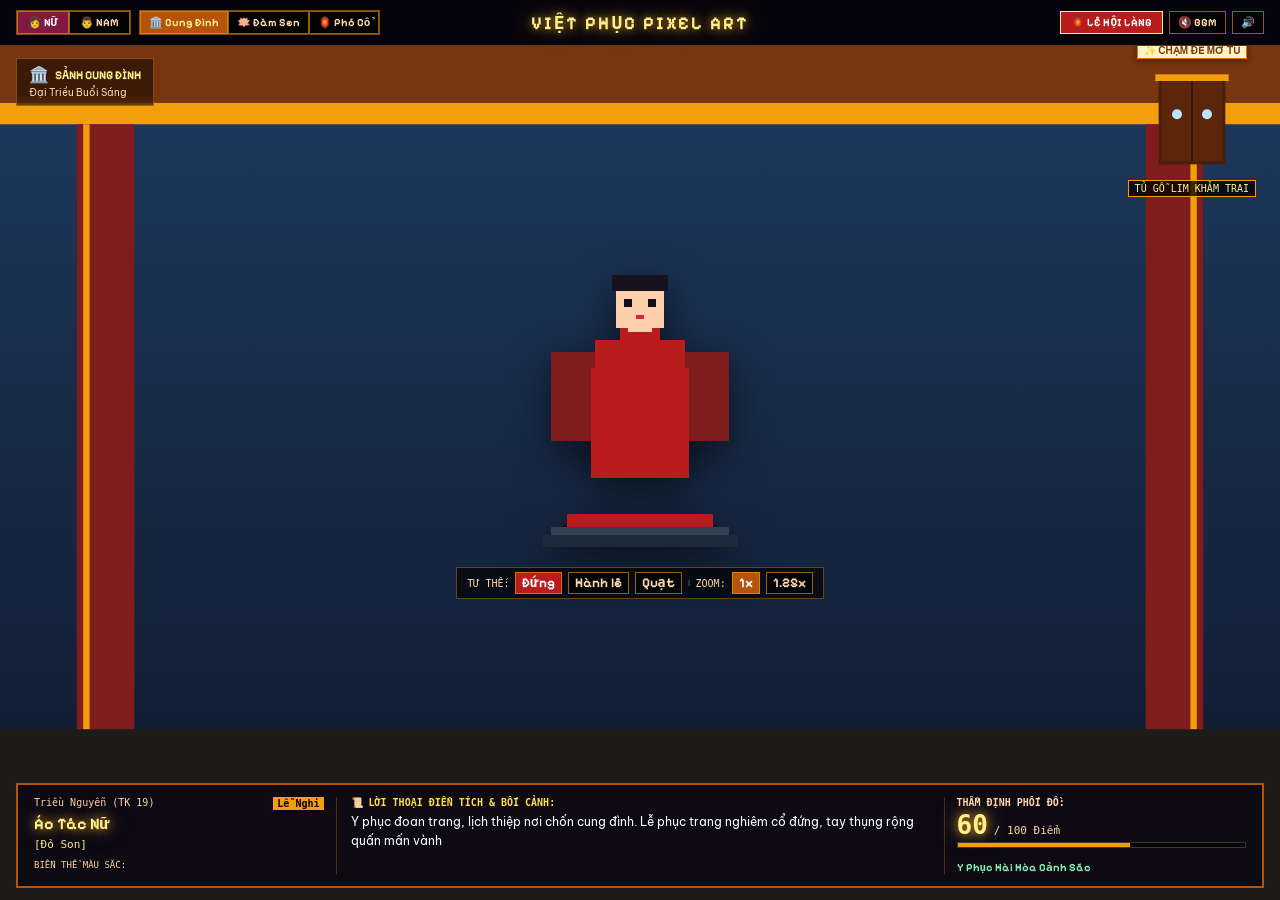
==== commit 55d2c9ef: "feat: refactor UI to immersive RPG scene system - Add `Scene` type and `SCENES_DATA` for environment" ====
--- a/single-file-vietphuc.html
+++ b/single-file-vietphuc.html
@@ -3,1877 +3,763 @@
 <head>
   <meta charset="UTF-8">
   <meta name="viewport" content="width=device-width, initial-scale=1.0">
-  <title>Việt Phục Pixel Art - Bách Phục Cổ Truyền (Hoàng Triều Đại Việt 8-Bit)</title>
+  <title>Việt Phục Pixel Art - Bách Phục Cổ Truyền (Immersive Retro 8-Bit)</title>
   
-  <!-- Font Pixel hỗ trợ trọn vẹn dấu tiếng Việt từ Google Fonts -->
+  <!-- Font Pixel hỗ trợ Tiếng Việt & Font Nội dung Be Vietnam Pro siêu nét -->
   <link rel="preconnect" href="https://fonts.googleapis.com">
   <link rel="preconnect" href="https://fonts.gstatic.com" crossorigin>
-  <link href="https://fonts.googleapis.com/css2?family=Pixelify+Sans:wght@400;600;700&family=VT323&display=swap" rel="stylesheet">
+  <link href="https://fonts.googleapis.com/css2?family=Be+Vietnam+Pro:wght@400;500;600;700&family=Pixelify+Sans:wght@400;600;700&family=VT323&display=swap" rel="stylesheet">
   
   <style>
-    /* ==========================================================================
-       1. HỆ MÀU CUNG ĐÌNH SÁNG, SANG TRỌNG & HIỆU ỨNG VIỀN NỔI 3D MẠ VÀNG
-       ========================================================================== */
     :root {
-      --bg-cream: #faf5ef;
-      --bg-ivory: #fffbf5;
-      --bg-gold-light: #fef3c7;
-      
       --gold-royal: #f59e0b;
-      --gold-deep: #b45309;
-      --gold-dark: #78350f;
+      --gold-bright: #fef08a;
       --red-royal: #b91c1c;
-      --red-deep: #831843;
-      --emerald: #047857;
-      --jade-bright: #10b981;
-      --blue-court: #1e3a5f;
-      
-      --text-main: #1e1305;
-      --text-muted: #78350f;
-      --border-dark: #3b2803;
-    }
-
-    * {
-      box-sizing: border-box;
-      margin: 0;
-      padding: 0;
-      image-rendering: pixelated;
-    }
+      --dark-glass: rgba(12, 8, 20, 0.82);
+    }
+
+    * { box-sizing: border-box; margin: 0; padding: 0; image-rendering: pixelated; }
 
     body {
-      background-color: var(--bg-cream);
-      color: var(--text-main);
+      background-color: #0c0814;
+      color: #f8fafc;
       font-family: 'Pixelify Sans', cursive, monospace, sans-serif;
       min-height: 100vh;
       display: flex;
       flex-direction: column;
       user-select: none;
-    }
-
-    /* Viền 3D mạ vàng & chạm khắc tinh xảo */
-    .pixel-carved-gold {
-      border: 3px solid #78350f;
-      box-shadow: 
-        inset 2px 2px 0px #fef08a,
-        inset -2px -2px 0px #b45309,
-        0 4px 12px rgba(120, 53, 15, 0.25);
-    }
-
-    .pixel-carved-blue {
-      border: 3px solid #1e3a5f;
-      box-shadow: 
-        inset 2px 2px 0px #bae6fd,
-        inset -2px -2px 0px #0369a1,
-        0 4px 12px rgba(30, 58, 95, 0.25);
+      overflow-x: hidden;
+    }
+
+    .font-content {
+      font-family: 'Be Vietnam Pro', system-ui, sans-serif;
+      image-rendering: auto;
     }
 
     .pixel-btn {
       display: inline-flex;
       align-items: center;
       justify-content: center;
-      gap: 6px;
+      gap: 5px;
       font-family: 'Pixelify Sans', cursive, monospace;
       font-weight: 700;
       cursor: pointer;
-      text-decoration: none;
-      border: 2px solid #3b2803;
-      box-shadow: inset 1px 1px 0px #fff, 2px 2px 0px #000;
-      transition: transform 0.05s ease;
+      border: 1px solid rgba(245, 158, 11, 0.6);
+      background: rgba(0, 0, 0, 0.6);
+      color: #fed7aa;
+      transition: all 0.1s ease;
+    }
+    .pixel-btn:hover {
+      background: rgba(180, 83, 9, 0.5);
+      color: #fef08a;
+      border-color: #fef08a;
     }
     .pixel-btn:active {
       transform: translate(1px, 1px);
-      box-shadow: 1px 1px 0px #000;
-    }
-
-    /* Hiệu ứng chớp đỏ cảnh báo lệch chuẩn */
-    @keyframes pixel-red-blink {
-      0%, 100% {
-        background-color: #fef2f2;
-        border-color: #ef4444;
-        box-shadow: 0 0 16px rgba(239, 68, 68, 0.6);
-      }
-      50% {
-        background-color: #fee2e2;
-        border-color: #b91c1c;
-        box-shadow: 0 0 24px rgba(185, 28, 28, 0.9);
-      }
-    }
-    .animate-red-blink {
-      animation: pixel-red-blink 1s steps(2) infinite;
-    }
-
-    /* Hiệu ứng phát sáng hoàng kim 100 điểm */
-    @keyframes gold-glow-pulse {
-      0%, 100% {
-        box-shadow: 
-          inset 2px 2px 0px #fef08a,
-          inset -2px -2px 0px #b45309,
-          0 0 15px rgba(245, 158, 11, 0.6);
-      }
-      50% {
-        box-shadow: 
-          inset 2px 2px 0px #ffffff,
-          inset -2px -2px 0px #f59e0b,
-          0 0 28px rgba(245, 158, 11, 1);
-      }
-    }
-    .animate-gold-glow {
-      animation: gold-glow-pulse 1.4s ease-in-out infinite;
-    }
-
-    /* Nền chánh điện Nam (Rồng Mây Vàng Đồng & Xanh Lam) */
-    .bg-court-male {
-      background: radial-gradient(circle at 50% 25%, #dbeafe 0%, #bfdbfe 45%, #93c5fd 90%);
-      background-image: 
-        radial-gradient(circle at 50% 20%, #eff6ff 0%, #bfdbfe 60%),
-        repeating-linear-gradient(45deg, rgba(30, 58, 95, 0.05) 0px, rgba(30, 58, 95, 0.05) 8px, transparent 8px, transparent 16px);
-    }
-
-    /* Nền hậu cung Nữ (Hoa Sen Sóng Nước Hồng Ngọc & Xanh Lục Bảo) */
-    .bg-court-female {
-      background: radial-gradient(circle at 50% 25%, #fce7f3 0%, #fbcfe8 45%, #f9a8d4 90%);
-      background-image: 
-        radial-gradient(circle at 50% 20%, #fff1f2 0%, #fbcfe8 60%),
-        repeating-linear-gradient(-45deg, rgba(131, 24, 67, 0.04) 0px, rgba(131, 24, 67, 0.04) 8px, transparent 8px, transparent 16px);
-    }
-
-    /* Scanlines cổ điển */
+    }
+
+    .glow-gold {
+      text-shadow: 0 0 10px rgba(245, 158, 11, 0.8), 0 0 20px rgba(254, 240, 138, 0.5);
+    }
+
+    .pixel-glass {
+      background: var(--dark-glass);
+      backdrop-filter: blur(12px);
+      -webkit-backdrop-filter: blur(12px);
+      border: 2px solid rgba(245, 158, 11, 0.4);
+    }
+
+    @keyframes pulse-gold {
+      0%, 100% { box-shadow: 0 0 15px rgba(245, 158, 11, 0.5); border-color: #f59e0b; }
+      50% { box-shadow: 0 0 28px rgba(254, 240, 138, 0.9); border-color: #fff; }
+    }
+    .animate-gold-glow { animation: pulse-gold 1.6s infinite; }
+
+    @keyframes red-blink {
+      0%, 100% { background: rgba(69, 10, 10, 0.9); border-color: #ef4444; }
+      50% { background: rgba(127, 29, 29, 0.95); border-color: #f87171; box-shadow: 0 0 20px #ef4444; }
+    }
+    .animate-red-blink { animation: red-blink 1s steps(2) infinite; }
+
+    @keyframes lantern-flicker {
+      0%, 100% { transform: translateY(0) rotate(-1deg); }
+      50% { transform: translateY(-4px) rotate(1deg); }
+    }
+    .animate-lantern { animation: lantern-flicker 2s ease-in-out infinite; }
+
     .scanlines {
-      background: linear-gradient(
-        to bottom,
-        rgba(255,255,255,0),
-        rgba(255,255,255,0) 50%,
-        rgba(0, 0, 0, 0.12) 50%,
-        rgba(0, 0, 0, 0.12)
-      );
+      background: linear-gradient(to bottom, rgba(255,255,255,0), rgba(255,255,255,0) 50%, rgba(0, 0, 0, 0.15) 50%, rgba(0, 0, 0, 0.15));
       background-size: 100% 4px;
       pointer-events: none;
-    }
-
-    /* Đèn lồng rung rinh */
-    @keyframes lantern-flicker {
-      0%, 100% { transform: translateY(0) rotate(-1deg); }
-      50% { transform: translateY(-3px) rotate(1deg); }
-    }
-    .animate-lantern {
-      animation: lantern-flicker 2s ease-in-out infinite;
     }
   </style>
 </head>
 <body>
-  <!-- Scanlines CRT -->
-  <div id="scanlines" class="scanlines" style="position: fixed; inset: 0; z-index: 40;"></div>
-
-  <!-- ================= TOP NAVIGATION BAR ================= -->
-  <header style="background: linear-gradient(to right, #78350f, #991b1b, #78350f); color: white; border-bottom: 4px solid #3b2803; padding: 10px 16px; box-shadow: 0 4px 16px rgba(0,0,0,0.3); z-index: 30;">
-    <div style="max-w: 1280px; margin: 0 auto; display: flex; flex-wrap: wrap; align-items: center; justify-content: space-between; gap: 12px;">
+  <div id="scanlines" class="scanlines" style="position: fixed; inset: 0; z-index: 40; display: none;"></div>
+
+  <!-- ================= HEADER: ABSOLUTE CENTER LOGO & GLASSMORPHISM ================= -->
+  <header style="position: relative; width: 100%; z-index: 40; padding: 10px 16px; background: rgba(0,0,0,0.45); backdrop-filter: blur(10px); border-bottom: 1px solid rgba(245, 158, 11, 0.35);">
+    <div style="max-width: 1280px; margin: 0 auto; display: flex; align-items: center; justify-content: space-between; position: relative;">
       
-      <div style="display: flex; align-items: center; gap: 12px;">
-        <div id="header-icon" style="width: 40px; height: 40px; background: #fef08a; border: 3px solid #3b2803; box-shadow: 2px 2px 0 #000; display: flex; align-items: center; justify-content: center; font-size: 22px;">
-          🪷
+      <!-- CỘT TRÁI: MÔ HÌNH NAM/NỮ & ĐỔI BỐI CẢNH -->
+      <div style="display: flex; align-items: center; gap: 8px; z-index: 10;">
+        <div style="display: flex; background: rgba(0,0,0,0.6); border: 1px solid rgba(245, 158, 11, 0.5);">
+          <button id="btn-gender-female" class="pixel-btn" style="padding: 4px 10px; font-size: 11px; background: #831843; color: white;">
+            👩 NỮ
+          </button>
+          <button id="btn-gender-male" class="pixel-btn" style="padding: 4px 10px; font-size: 11px; background: transparent;">
+            👨 NAM
+          </button>
         </div>
-        <div>
-          <div style="display: flex; align-items: center; gap: 8px;">
-            <h1 style="font-size: 18px; font-weight: 700; color: #fef08a; letter-spacing: 1px; text-transform: uppercase; text-shadow: 2px 2px 0 #000;">
-              VIỆT PHỤC PIXEL ART
-            </h1>
-            <span style="font-size: 10px; background: #f59e0b; color: #1e1305; padding: 2px 6px; border: 1px solid white; font-weight: 700;">
-              HOÀNG TRIỀU 8-BIT
-            </span>
-          </div>
-          <p style="font-size: 11px; color: #fed7aa;">
-            Bách Phục Cổ Truyền • Phối Đồ Chuẩn Mực & Lễ Hội Dân Gian
-          </p>
+
+        <div style="display: flex; background: rgba(0,0,0,0.6); border: 1px solid rgba(245, 158, 11, 0.5);">
+          <button class="btn-scene pixel-btn" data-scene="cung-dinh" style="padding: 4px 8px; font-size: 11px; background: #b45309; color: #fef08a;">
+            🏛️ Cung Đình
+          </button>
+          <button class="btn-scene pixel-btn" data-scene="dam-sen" style="padding: 4px 8px; font-size: 11px;">
+            🪷 Đầm Sen
+          </button>
+          <button class="btn-scene pixel-btn" data-scene="hoi-an" style="padding: 4px 8px; font-size: 11px;">
+            🏮 Phố Cổ
+          </button>
         </div>
       </div>
 
-      <div style="display: flex; flex-wrap: wrap; align-items: center; gap: 8px; margin-left: auto;">
-        <!-- Nút Lễ Hội Làng Mini-games -->
-        <button id="btn-open-festival" class="pixel-btn" style="padding: 6px 12px; font-size: 12px; background: #b91c1c; color: white; border-color: #fef08a; animation: pulse 2s infinite;">
-          🏮 THAM GIA LỄ HỘI LÀNG
+      <!-- CĂN GIỮA TUYỆT ĐỐI (ABSOLUTE CENTER): VIỆT PHỤC PIXEL ART -->
+      <div style="position: absolute; inset: 0; display: flex; align-items: center; justify-content: center; pointer-events: none;">
+        <h1 class="glow-gold" style="font-size: 18px; font-weight: 700; color: #fef08a; letter-spacing: 2px; text-transform: uppercase;">
+          VIỆT PHỤC PIXEL ART
+        </h1>
+      </div>
+
+      <!-- CỘT PHẢI: MINI-GAME & AUDIO -->
+      <div style="display: flex; align-items: center; gap: 6px; z-index: 10; margin-left: auto;">
+        <button id="btn-open-festival" class="pixel-btn" style="padding: 4px 10px; font-size: 11px; background: #b91c1c; color: white; border-color: #fef08a;">
+          🏮 LỄ HỘI LÀNG
         </button>
-
-        <!-- BGM Toggle -->
-        <button id="btn-bgm" class="pixel-btn" style="padding: 6px 10px; font-size: 12px; background: #451a03; color: #fed7aa; border-color: #d97706;">
-          🔇 BGM: TẮT
+        <button id="btn-bgm" class="pixel-btn" style="padding: 4px 8px; font-size: 11px;">
+          🔇 BGM
         </button>
-
-        <!-- SFX Toggle -->
-        <button id="btn-sfx" class="pixel-btn" style="padding: 6px 10px; font-size: 12px; background: #b45309; color: white; border-color: #fef08a;">
-          🔊 SFX
-        </button>
-
-        <!-- CRT Toggle -->
-        <button id="btn-crt" class="pixel-btn" style="padding: 6px 10px; font-size: 12px; background: #b45309; color: white; border-color: #fef08a;">
-          📺 CRT
+        <button id="btn-sfx" class="pixel-btn" style="padding: 4px 8px; font-size: 11px;">
+          🔊
         </button>
       </div>
 
     </div>
   </header>
 
-  <!-- ================= MAIN LAYOUT ================= -->
-  <main style="max-width: 1280px; width: 100%; margin: 0 auto; padding: 14px; flex: 1; display: flex; flex-direction: column; gap: 16px; z-index: 10;">
+  <!-- ================= IMMERSIVE HERO MAIN STAGE (85-90VH) ================= -->
+  <main style="position: relative; flex: 1; width: 100%; display: flex; flex-direction: column; justify-content: space-between; overflow: hidden;">
     
-    <div style="display: grid; grid-template-columns: repeat(auto-fit, minmax(320px, 1fr)); gap: 16px;">
+    <!-- LỚP 1: NỀN BỐI CẢNH TOÀN CẢNH (SCENIC BACKGROUND) -->
+    <div id="scene-bg-container" style="position: absolute; inset: 0; pointer-events: none; z-index: 0;"></div>
+
+    <!-- LỚP 2: TRUNG TÂM (MODEL + TỦ ĐỒ TƯƠNG TÁC GÓC PHẢI) -->
+    <div style="position: relative; flex: 1; max-width: 1280px; width: 100%; margin: 0 auto; padding: 12px 16px; display: flex; align-items: center; justify-content: space-between; z-index: 20;">
       
-      <!-- ================= CỘT TRUNG TÂM (MODEL -> BẢNG ĐIỂM -> BẢNG THÔNG SỐ) ================= -->
-      <section style="display: flex; flex-direction: column; gap: 14px; flex: 1.3;">
+      <!-- Thông tin bối cảnh góc trái -->
+      <div style="position: absolute; top: 12px; left: 16px; background: rgba(0,0,0,0.5); backdrop-filter: blur(4px); border: 1px solid rgba(245,158,11,0.4); padding: 6px 12px; pointer-events: none;">
+        <div style="display: flex; align-items: center; gap: 6px;">
+          <span id="scene-info-icon" style="font-size: 16px;">🏛️</span>
+          <span id="scene-info-name" style="font-size: 12px; font-weight: 700; color: #fef08a; text-transform: uppercase;">SẢNH CUNG ĐÌNH</span>
+        </div>
+        <p id="scene-info-time" class="font-content" style="font-size: 10px; color: #fed7aa; margin-top: 2px;">
+          Đại Triều Buổi Sáng • Sơn son thếp vàng
+        </p>
+      </div>
+
+      <!-- MODEL TRUNG TÂM -->
+      <div style="margin: 0 auto; display: flex; flex-direction: column; align-items: center;">
+        <div id="model-character-svg" style="position: relative;"></div>
+
+        <!-- Điều khiển tư thế & zoom mini -->
+        <div style="margin-top: 8px; display: flex; align-items: center; gap: 6px; background: rgba(0,0,0,0.65); backdrop-filter: blur(8px); padding: 4px 10px; border: 1px solid rgba(245,158,11,0.4); font-size: 10px;">
+          <span style="color: #fed7aa; font-family: monospace;">TƯ THẾ:</span>
+          <button id="pose-idle" class="pixel-btn" style="padding: 2px 6px; background: #b91c1c; color: white;">Đứng</button>
+          <button id="pose-salute" class="pixel-btn" style="padding: 2px 6px;">Hành lễ</button>
+          <button id="pose-fan" class="pixel-btn" style="padding: 2px 6px;">Quạt</button>
+          <span style="opacity: 0.3;">|</span>
+          <span style="color: #fed7aa; font-family: monospace;">ZOOM:</span>
+          <button class="btn-zoom pixel-btn" data-zoom="1" style="padding: 2px 6px; background: #b45309; color: white;">1x</button>
+          <button class="btn-zoom pixel-btn" data-zoom="1.25" style="padding: 2px 6px;">1.25x</button>
+        </div>
+      </div>
+
+      <!-- VẬT THỂ TỦ ĐỒ TƯƠNG TÁC GÓC PHẢI -->
+      <div style="position: absolute; top: 20px; right: 24px; z-index: 30; display: flex; flex-direction: column; align-items: flex-end;">
+        <button id="btn-toggle-wardrobe" style="background: none; border: none; cursor: pointer; display: flex; flex-direction: column; align-items: center; position: relative;">
+          <div id="wardrobe-hint" style="position: absolute; top: -24px; white-space: nowrap; font-size: 10px; font-weight: 700; background: #fef3c7; color: #78350f; border: 1px solid #d97706; padding: 2px 6px; box-shadow: 0 2px 6px rgba(0,0,0,0.4);">
+            ✨ CHẠM ĐỂ MỞ TỦ
+          </div>
+          <div id="wardrobe-object-svg" style="width: 80px; height: 110px;"></div>
+          <div id="wardrobe-object-name" style="font-size: 10px; color: #fef08a; background: rgba(0,0,0,0.75); border: 1px solid #f59e0b; padding: 2px 6px; font-family: monospace; margin-top: 4px;">
+            TỦ GỖ LIM
+          </div>
+        </button>
+
+        <!-- FLOATING OVERLAY KHI MỞ TỦ -->
+        <div id="wardrobe-overlay" class="pixel-glass" style="display: none; position: absolute; right: 0; top: 120px; width: 320px; max-height: 68vh; overflow-y: auto; padding: 12px; z-index: 40; box-shadow: 0 12px 32px rgba(0,0,0,0.85);">
+          <div style="display: flex; justify-content: space-between; align-items: center; border-bottom: 1px solid rgba(245,158,11,0.3); padding-bottom: 6px; margin-bottom: 8px;">
+            <span style="font-size: 11px; font-weight: 700; color: #fef08a;">DANH SÁCH Y PHỤC HOÀNG TRIỀU</span>
+            <button id="btn-close-wardrobe-overlay" style="background: #b91c1c; color: white; border: 1px solid #fef08a; padding: 1px 6px; font-size: 11px; cursor: pointer;">✕</button>
+          </div>
+
+          <!-- Grid Quần Áo -->
+          <div id="wardrobe-costumes-grid" style="display: grid; grid-template-columns: repeat(2, 1fr); gap: 6px; margin-bottom: 10px;"></div>
+
+          <!-- Grid Phụ Kiện -->
+          <div style="border-top: 1px solid rgba(245,158,11,0.3); padding-top: 8px;">
+            <div style="display: flex; justify-content: space-between; font-size: 10px; color: #fed7aa; margin-bottom: 6px;">
+              <span>PHỤ KIỆN (TỐI ĐA 2):</span>
+              <span id="overlay-acc-count" style="color: #fef08a; font-weight: 700;">0/2 ĐÃ ĐEO</span>
+            </div>
+            <div id="wardrobe-accessories-grid" style="display: grid; grid-template-columns: repeat(2, 1fr); gap: 6px; max-height: 180px; overflow-y: auto;"></div>
+          </div>
+        </div>
+      </div>
+
+    </div>
+
+    <!-- LỚP 3: HỘP THOẠI RPG THÔNG SỐ & ĐIỂM SỐ DƯỚI ĐÁY MÀN HÌNH -->
+    <div style="position: relative; width: 100%; max-width: 1280px; margin: 0 auto; padding: 0 16px 12px; z-index: 30;">
+      <div id="rpg-dialogue-box" class="pixel-glass" style="padding: 12px 16px; border: 2px solid #b45309; display: flex; flex-wrap: wrap; gap: 14px; align-items: stretch; transition: all 0.3s ease;">
         
-        <!-- 1. KHU VỰC MODEL (MAIN STAGE) -->
-        <div id="model-stage-box" class="pixel-carved-gold" style="background: #faf6ed; overflow: hidden; display: flex; flex-direction: column;">
-          
-          <!-- Thanh tiêu đề sân khấu -->
-          <div id="stage-header" style="background: #831843; color: white; border-bottom: 2px solid #f59e0b; padding: 10px 14px; display: flex; justify-content: space-between; align-items: center; font-size: 12px;">
-            <div style="display: flex; align-items: center; gap: 8px;">
-              <span style="width: 10px; height: 10px; background: #fef08a; border: 1px solid black; display: inline-block;"></span>
-              <span id="stage-title" style="font-weight: 700; text-transform: uppercase; color: #fef08a;">
-                HẬU CUNG ĐẠI TRIỀU (NỮ TỘC)
+        <!-- Cột trái: Tên trang phục & màu -->
+        <div style="min-width: 200px; flex: 1; border-right: 1px solid rgba(245,158,11,0.25); padding-right: 12px; display: flex; flex-direction: column; justify-content: space-between;">
+          <div>
+            <div style="display: flex; justify-content: space-between; font-size: 10px; color: #fed7aa; font-family: monospace;">
+              <span id="dialogue-era">Triều Nguyễn</span>
+              <span id="dialogue-rarity" style="background: #f59e0b; color: black; font-weight: 700; padding: 1px 4px;">Lễ Nghi</span>
+            </div>
+            <h3 id="dialogue-costume-name" class="glow-gold" style="font-size: 16px; font-weight: 700; color: #fef08a; margin-top: 4px;">
+              Áo Tấc Nữ
+            </h3>
+            <span id="dialogue-variant-name" style="font-size: 11px; color: #fde68a; font-family: monospace;">[Đỏ Son]</span>
+          </div>
+
+          <div style="margin-top: 8px;">
+            <div style="font-size: 9px; color: #fed7aa; margin-bottom: 4px; font-family: monospace;">BIẾN THỂ MÀU SẮC:</div>
+            <div id="dialogue-color-variants" style="display: flex; gap: 4px; flex-wrap: wrap;"></div>
+          </div>
+        </div>
+
+        <!-- Cột giữa: Lời thoại Typewriter & Điển tích (Font Be Vietnam Pro) -->
+        <div style="flex: 2; min-width: 280px; display: flex; flex-direction: column; justify-content: space-between;">
+          <div>
+            <div style="font-size: 10px; color: #fde047; font-family: monospace; font-weight: 700; margin-bottom: 4px;">
+              📜 LỜI THOẠI ĐIỂN TÍCH & BỐI CẢNH:
+            </div>
+            <p id="dialogue-narrative-text" class="font-content" style="font-size: 12px; line-height: 1.6; color: #f8fafc; min-height: 50px;"></p>
+          </div>
+          <div id="dialogue-tags" style="display: flex; gap: 4px; margin-top: 6px;"></div>
+        </div>
+
+        <!-- Cột phải: Điểm số & Đánh giá cảnh quan -->
+        <div style="min-width: 180px; flex: 1; border-left: 1px solid rgba(245,158,11,0.25); padding-left: 12px; display: flex; flex-direction: column; justify-content: space-between;">
+          <div>
+            <div style="font-size: 10px; color: #fed7aa; font-family: monospace; font-weight: 700;">THẨM ĐỊNH PHỐI ĐỒ:</div>
+            <div style="display: flex; align-items: baseline; gap: 6px; margin: 2px 0;">
+              <span id="dialogue-score-num" class="glow-gold" style="font-size: 26px; font-weight: 900; color: #fef08a; font-family: monospace;">
+                80
               </span>
+              <span style="font-size: 11px; color: #fed7aa; font-family: monospace;">/ 100 Điểm</span>
             </div>
-            <div style="display: flex; align-items: center; gap: 8px; font-size: 11px;">
-              <span id="stage-costume-name" style="background: rgba(0,0,0,0.3); padding: 2px 8px; border: 1px solid rgba(255,255,255,0.4);">
-                Áo Tấc Nữ
-              </span>
-              <span id="stage-variant-name" style="color: #fef08a; font-family: monospace;">[Đỏ Son]</span>
+            <div style="width: 100%; height: 6px; background: rgba(0,0,0,0.6); border: 1px solid rgba(255,255,255,0.2); overflow: hidden;">
+              <div id="dialogue-score-bar" style="height: 100%; width: 80%; background: #f59e0b; transition: width 0.4s ease;"></div>
             </div>
           </div>
-
-          <!-- Sân khấu Model -->
-          <div id="character-viewport" class="bg-court-female" style="position: relative; min-height: 380px; display: flex; align-items: center; justify-content: center; overflow: hidden;">
-            
-            <!-- Đèn lồng Pixel -->
-            <div class="animate-lantern" style="position: absolute; top: 12px; left: 24px; z-index: 10;">
-              <svg width="28" height="46" viewBox="0 0 16 28" style="shape-rendering: crispEdges;">
-                <line x1="8" y1="0" x2="8" y2="6" stroke="#f59e0b" stroke-width="1" />
-                <rect x="3" y="6" width="10" height="14" fill="#b91c1c" />
-                <rect x="5" y="8" width="6" height="10" fill="#fef08a" />
-                <rect x="7" y="20" width="2" height="7" fill="#b91c1c" />
-              </svg>
-            </div>
-            <div class="animate-lantern" style="position: absolute; top: 12px; right: 24px; z-index: 10; animation-delay: 0.8s;">
-              <svg width="28" height="46" viewBox="0 0 16 28" style="shape-rendering: crispEdges;">
-                <line x1="8" y1="0" x2="8" y2="6" stroke="#f59e0b" stroke-width="1" />
-                <rect x="3" y="6" width="10" height="14" fill="#b91c1c" />
-                <rect x="5" y="8" width="6" height="10" fill="#fef08a" />
-                <rect x="7" y="20" width="2" height="7" fill="#b91c1c" />
-              </svg>
-            </div>
-
-            <!-- Model Container -->
-            <div id="character-container" style="position: relative; z-index: 20; transform-origin: center center; transition: transform 0.2s ease;">
-              <!-- SVG Character Model will render here -->
-            </div>
-
-            <!-- Nhãn sàn -->
-            <div id="stage-floor-badge" style="position: absolute; bottom: 8px; left: 50%; transform: translateX(-50%); font-size: 10px; color: #fef08a; background: rgba(0,0,0,0.75); padding: 3px 12px; border: 1px solid #f59e0b; pointer-events: none; font-family: monospace;">
-              🪷 NỮ QUÝ TỘC • ÁO TẤC NỮ
-            </div>
-
-          </div>
-
-          <!-- Thanh điều khiển: Giới tính, Tư thế, Zoom -->
-          <div style="background: #fef3c7; border-top: 2px solid rgba(217, 119, 6, 0.4); padding: 10px 14px; display: flex; flex-wrap: wrap; align-items: center; justify-content: space-between; gap: 8px; font-size: 11px;">
-            
-            <!-- NÚT MÔ HÌNH (GENDER TOGGLE) -->
-            <div style="display: flex; align-items: center; gap: 6px;">
-              <span style="font-weight: 700; color: #78350f; font-family: monospace;">MÔ HÌNH:</span>
-              <div style="display: flex; border: 2px solid #3b2803; background: #faf5ef;">
-                <button id="toggle-female" class="pixel-btn" style="padding: 4px 10px; font-size: 11px; background: #831843; color: white; border: none; box-shadow: none;">
-                  👩 NỮ QUÝ TỘC
-                </button>
-                <button id="toggle-male" class="pixel-btn" style="padding: 4px 10px; font-size: 11px; background: #faf5ef; color: #1e3a5f; border: none; box-shadow: none;">
-                  👨 NAM QUAN VIÊN
-                </button>
-              </div>
-            </div>
-
-            <!-- Tư thế -->
-            <div style="display: flex; align-items: center; gap: 4px;">
-              <span style="color: #78350f; font-family: monospace;">TƯ THẾ:</span>
-              <button id="pose-idle" class="pixel-btn" style="padding: 3px 8px; font-size: 11px; background: #b91c1c; color: white; border-color: #fef08a;">Đứng</button>
-              <button id="pose-salute" class="pixel-btn" style="padding: 3px 8px; font-size: 11px; background: #faf5ef; color: #78350f; border-color: #d97706;">Hành lễ</button>
-              <button id="pose-fan" class="pixel-btn" style="padding: 3px 8px; font-size: 11px; background: #faf5ef; color: #78350f; border-color: #d97706;">Quạt</button>
-            </div>
-
-            <!-- Kính lúp Zoom -->
-            <div style="display: flex; align-items: center; gap: 4px; margin-left: auto;">
-              <span style="color: #78350f; font-family: monospace;">ZOOM:</span>
-              <button class="btn-zoom pixel-btn" data-zoom="1" style="padding: 2px 6px; font-size: 10px; background: #b45309; color: white;">1x</button>
-              <button class="btn-zoom pixel-btn" data-zoom="1.25" style="padding: 2px 6px; font-size: 10px; background: #faf5ef; color: #78350f;">1.25x</button>
-              <button class="btn-zoom pixel-btn" data-zoom="1.5" style="padding: 2px 6px; font-size: 10px; background: #faf5ef; color: #78350f;">1.5x</button>
-            </div>
-
-          </div>
-
+          <div id="dialogue-score-title" style="font-size: 11px; font-weight: 700; color: #86efac; margin-top: 4px;">
+            Y Phục Hài Hòa Cảnh Sắc
+          </div>
         </div>
 
-        <!-- 2. BẢNG ĐIỂM & ĐÁNH GIÁ (NẰM NGAY DƯỚI MODEL) -->
-        <div id="score-panel" class="pixel-carved-gold" style="background: #faf6ed; padding: 14px; display: flex; flex-direction: column; gap: 10px; transition: all 0.3s ease;">
-          <div style="display: flex; align-items: center; justify-content: space-between; border-bottom: 2px solid rgba(217, 119, 6, 0.3); padding-bottom: 8px;">
-            <div style="display: flex; align-items: center; gap: 8px;">
-              <span style="font-size: 18px;">⚖️</span>
-              <span id="score-title" style="font-weight: 700; text-transform: uppercase; font-size: 13px; color: #78350f;">
-                BẢNG ĐIỂM & ĐÁNH GIÁ PHỐI ĐỒ
-              </span>
-            </div>
-            <div style="display: flex; align-items: center; gap: 6px;">
-              <span style="font-size: 11px; color: #78350f; font-family: monospace;">ĐIỂM:</span>
-              <span id="score-number" style="font-size: 20px; font-weight: 900; color: #b45309; font-family: monospace;">
-                80/100
-              </span>
-            </div>
-          </div>
-
-          <!-- Thanh thước đo điểm số RPG -->
-          <div>
-            <div style="width: 100%; height: 16px; background: #e5e7eb; border: 2px solid #3b2803; box-shadow: inset 1px 1px 0 #000; overflow: hidden; position: relative;">
-              <div id="score-bar" style="height: 100%; width: 80%; background: #f59e0b; transition: width 0.4s ease, background-color 0.4s ease;"></div>
-            </div>
-            <div style="display: flex; justify-content: space-between; font-size: 9px; color: #78350f; font-family: monospace; margin-top: 2px;">
-              <span>0 (Lệch chuẩn)</span>
-              <span>50 (Trung bình)</span>
-              <span>75 (Chuẩn mực)</span>
-              <span>100 (Tuyệt phẩm)</span>
-            </div>
-          </div>
-
-          <!-- Khung Typewriter nhận xét -->
-          <div style="background: #fff; border: 2px solid #d97706; padding: 10px; font-size: 11px; line-height: 1.5; min-height: 54px; position: relative;">
-            <p id="score-feedback-text" style="color: #1e1305; font-family: monospace;"></p>
-          </div>
-        </div>
-
-        <!-- 3. BẢNG THÔNG SỐ & MIÊU TẢ CHI TIẾT (NGAY DƯỚI BẢNG ĐIỂM) -->
-        <div id="details-box" class="pixel-carved-gold" style="background: #fffbf5; padding: 14px; display: flex; flex-direction: column; gap: 12px;">
-          
-          <div style="display: flex; justify-content: space-between; align-items: center; border-bottom: 2px solid rgba(217, 119, 6, 0.3); padding-bottom: 8px;">
-            <div style="display: flex; align-items: center; gap: 8px;">
-              <span style="background: #fef3c7; border: 2px solid #d97706; padding: 2px 6px; font-size: 13px;">📜</span>
-              <div>
-                <h3 id="detail-name" style="font-size: 14px; font-weight: 700; color: #78350f;">
-                  Áo Tấc Nữ
-                </h3>
-                <span id="detail-era" style="font-size: 10px; color: #92400e; font-family: monospace;">
-                  Triều Nguyễn (Thế kỷ 19)
-                </span>
-              </div>
-            </div>
-
-            <div id="detail-tags" style="display: flex; gap: 4px;">
-              <!-- Tags render dynamically -->
-            </div>
-          </div>
-
-          <!-- Lời thoại Typewriter miêu tả -->
-          <div style="background: #faf6ed; border: 2px solid #3b2803; padding: 12px; font-size: 12px; line-height: 1.6;">
-            <div style="font-size: 10px; color: #b45309; font-weight: 700; margin-bottom: 4px; font-family: monospace;">
-              [ĐẶC ĐIỂM & ĐIỂN TÍCH LỊCH SỬ]
-            </div>
-            <p id="detail-description" style="color: #1e1305; font-family: monospace; min-height: 48px;"></p>
-          </div>
-
-          <!-- Biến thể màu sắc -->
-          <div>
-            <div style="font-size: 11px; font-weight: 700; color: #78350f; margin-bottom: 6px; font-family: monospace;">
-              HỆ MÀU SẮC TRUYỀN THỐNG:
-            </div>
-            <div id="color-variants-container" style="display: flex; flex-wrap: wrap; gap: 8px;">
-              <!-- Variants render dynamically -->
-            </div>
-          </div>
-
-          <!-- Thống kê ngũ hành / đặc tính -->
-          <div id="stats-container" style="display: grid; grid-template-columns: repeat(2, 1fr); gap: 8px; font-size: 11px; font-family: monospace;">
-            <!-- Stats render dynamically -->
-          </div>
-
-        </div>
-
-      </section>
-
-      <!-- ================= CỘT BÊN PHẢI (TỦ ĐỒ & PHỤ KIỆN) ================= -->
-      <aside style="display: flex; flex-direction: column; gap: 14px; flex: 1;">
-        
-        <!-- 1. TỦ ĐỒ TRANG PHỤC (WARDROBE) -->
-        <div id="wardrobe-box" class="pixel-carved-gold" style="background: #fffbf5; padding: 14px; display: flex; flex-direction: column; gap: 10px;">
-          
-          <div style="display: flex; justify-content: space-between; align-items: center; border-bottom: 2px solid rgba(217, 119, 6, 0.4); padding-bottom: 8px;">
-            <div style="display: flex; align-items: center; gap: 8px;">
-              <span id="wardrobe-icon" style="font-size: 18px;">🪷</span>
-              <span id="wardrobe-title" style="font-weight: 700; font-size: 12px; text-transform: uppercase; color: #831843;">
-                TỦ ĐỒ NỮ QUÝ TỘC
-              </span>
-            </div>
-            <span id="wardrobe-count" style="font-size: 10px; background: #fef3c7; color: #92400e; border: 1px solid #d97706; padding: 2px 6px; font-family: monospace;">
-              5 BỘ Y PHỤC
-            </span>
-          </div>
-
-          <div style="font-size: 11px; color: #451a03;">
-            Chọn bộ y phục hoàng triều để khoác lên mô hình và thẩm định:
-          </div>
-
-          <!-- Grid Trang Phục -->
-          <div id="costumes-grid" style="display: grid; grid-template-columns: repeat(auto-fill, minmax(130px, 1fr)); gap: 10px;">
-            <!-- Render items dynamically -->
-          </div>
-
-        </div>
-
-        <!-- 2. LƯỚI PHỤ KIỆN (ACCESSORIES BOX) -->
-        <div id="accessories-box" class="pixel-carved-gold" style="background: #fffbf5; padding: 14px; display: flex; flex-direction: column; gap: 10px;">
-          
-          <div style="display: flex; justify-content: space-between; align-items: center; border-bottom: 2px solid rgba(217, 119, 6, 0.4); padding-bottom: 8px;">
-            <div style="display: flex; align-items: center; gap: 8px;">
-              <span style="font-size: 18px;">💎</span>
-              <span id="accessories-title" style="font-weight: 700; font-size: 12px; text-transform: uppercase; color: #831843;">
-                PHỤ KIỆN TRUYỀN THỐNG
-              </span>
-            </div>
-            <span id="accessories-counter" style="font-size: 10px; background: #fef3c7; color: #92400e; border: 1px solid #d97706; padding: 2px 6px; font-family: monospace; font-weight: 700;">
-              0/2 ĐÃ ĐEO
-            </span>
-          </div>
-
-          <div style="font-size: 11px; color: #451a03;">
-            Chọn tối đa <strong style="color: #b91c1c;">2 món phụ kiện</strong> kết hợp cùng trang phục:
-          </div>
-
-          <!-- Grid Phụ Kiện -->
-          <div id="accessories-grid" style="display: grid; grid-template-columns: repeat(auto-fill, minmax(130px, 1fr)); gap: 8px;">
-            <!-- Render accessories dynamically -->
-          </div>
-
-        </div>
-
-      </aside>
-
+      </div>
     </div>
 
   </main>
 
-  <!-- ================= MODAL LỄ HỘI LÀNG (CANVAS MINI-GAMES) ================= -->
-  <div id="festival-modal" style="display: none; position: fixed; inset: 0; z-index: 50; background: rgba(0,0,0,0.85); backdrop-filter: blur(4px); align-items: center; justify-content: center; padding: 12px;">
-    <div class="pixel-carved-gold" style="width: 100%; max-width: 860px; background: #faf6ed; display: flex; flex-direction: column; max-height: 94vh; overflow: hidden;">
-      
-      <!-- Modal Header -->
-      <div style="background: linear-gradient(to right, #831843, #991b1b, #b45309); color: white; padding: 10px 16px; border-bottom: 3px solid #3b2803; display: flex; justify-content: space-between; align-items: center;">
-        <div style="display: flex; align-items: center; gap: 10px;">
-          <span style="font-size: 24px;">🏮</span>
-          <div>
-            <h3 style="font-size: 15px; font-weight: 700; color: #fef08a; text-transform: uppercase;">
-              LỄ HỘI LÀNG TRUYỀN THỐNG • HỘI XUÂN ĐẠI VIỆT
-            </h3>
-            <p style="font-size: 10px; color: #fde047;">
-              Trò chơi dân gian HTML5 Canvas: Ném Còn & Gánh Lụa Qua Cầu
-            </p>
-          </div>
-        </div>
-        <button id="btn-close-festival" class="pixel-btn" style="padding: 4px 10px; font-size: 14px; background: #78350f; color: white;">
-          ✕
-        </button>
-      </div>
-
-      <!-- Tab Buttons -->
-      <div style="display: flex; gap: 8px; padding: 8px 14px; background: #fef3c7; border-bottom: 2px solid #d97706;">
-        <button id="tab-game-nem-con" class="pixel-btn" style="padding: 6px 14px; font-size: 12px; background: #b91c1c; color: white;">
-          🎯 GAME 1: TRẨY HỘI NÉM CÒN
-        </button>
-        <button id="tab-game-ganh-lua" class="pixel-btn" style="padding: 6px 14px; font-size: 12px; background: #faf5ef; color: #78350f;">
-          ⚖ GAME 2: GÁNH LỤA QUA CẦU
-        </button>
-      </div>
-
-      <!-- Canvas Area -->
-      <div style="flex: 1; overflow-y: auto; padding: 14px; display: flex; flex-direction: column; align-items: center; justify-content: center; background: #f8fafc;">
-        
-        <!-- GAME 1: NÉM CÒN -->
-        <div id="game-nem-con-wrap" style="display: flex; flex-direction: column; align-items: center; gap: 10px; width: 100%;">
-          <div style="display: flex; justify-content: space-between; width: 100%; max-width: 640px; font-size: 11px; font-family: monospace;">
-            <span>ĐIỂM: <strong id="nem-con-score" style="color: #b91c1c; font-size: 14px;">0</strong></span>
-            <span>LƯỢT NÉM: <strong id="nem-con-attempts">0</strong></span>
-            <span style="color: #78350f;">Kéo chuột hoặc thanh trượt để chỉnh góc và lực</span>
-          </div>
-
-          <canvas id="nem-con-canvas" width="640" height="360" style="border: 3px solid #3b2803; background: #87ceeb; box-shadow: 2px 2px 0 #000; width: 100%; max-width: 640px; touch-action: none; cursor: crosshair;"></canvas>
-
-          <div style="display: flex; flex-wrap: wrap; align-items: center; justify-content: center; gap: 12px; width: 100%; max-width: 640px; font-size: 11px;">
-            <label>Góc ném: <input id="slider-angle" type="range" min="15" max="85" value="45"> <span id="val-angle">45°</span></label>
-            <label>Lực ném: <input id="slider-power" type="range" min="15" max="100" value="65"> <span id="val-power">65%</span></label>
-            <button id="btn-throw-con" class="pixel-btn" style="padding: 6px 16px; background: #b91c1c; color: white;">
-              🚀 NÉM CÒN!
-            </button>
-          </div>
-        </div>
-
-        <!-- GAME 2: GÁNH LỤA QUA CẦU -->
-        <div id="game-ganh-lua-wrap" style="display: none; flex-direction: column; align-items: center; gap: 10px; width: 100%;">
-          <div style="display: flex; justify-content: space-between; width: 100%; max-width: 640px; font-size: 11px; font-family: monospace;">
-            <span>QUÃNG ĐƯỜNG: <strong id="ganh-lua-dist" style="color: #047857; font-size: 14px;">0m</strong></span>
-            <span>CÂN BẰNG: <strong id="ganh-lua-balance">50%</strong></span>
-            <span style="color: #78350f;">Bấm ← và → để giữ thăng bằng đòn gánh</span>
-          </div>
-
-          <canvas id="ganh-lua-canvas" width="640" height="360" style="border: 3px solid #3b2803; background: #7dd3fc; box-shadow: 2px 2px 0 #000; width: 100%; max-width: 640px;"></canvas>
-
-          <div style="display: flex; gap: 10px;">
-            <button id="btn-tilt-left" class="pixel-btn" style="padding: 6px 16px; background: #0369a1; color: white;">
-              ⬅ NGHIÊNG TRÁI
-            </button>
-            <button id="btn-start-ganh" class="pixel-btn" style="padding: 6px 16px; background: #047857; color: white;">
-              BƯỚC TIẾP (GIỮ NHỊP)
-            </button>
-            <button id="btn-tilt-right" class="pixel-btn" style="padding: 6px 16px; background: #0369a1; color: white;">
-              NGHIÊNG PHẢI ➡
-            </button>
-          </div>
-        </div>
-
-      </div>
-
+  <!-- ================= CANVAS MINI-GAMES MODAL ================= -->
+  <div id="festival-modal" style="display: none; position: fixed; inset: 0; z-index: 50; background: rgba(0,0,0,0.85); backdrop-filter: blur(6px); align-items: center; justify-content: center; padding: 12px;">
+    <div class="pixel-glass" style="width: 100%; max-width: 760px; background: #0f172a; border-color: #f59e0b; padding: 16px; display: flex; flex-direction: column; gap: 10px;">
+      <div style="display: flex; justify-content: space-between; align-items: center; border-bottom: 1px solid rgba(245,158,11,0.4); padding-bottom: 8px;">
+        <span style="font-size: 14px; font-weight: 700; color: #fef08a;">🏮 TRẨY HỘI NÉM CÒN DÂN GIAN</span>
+        <button id="btn-close-festival" style="background: #b91c1c; color: white; border: 1px solid #fef08a; padding: 2px 8px; cursor: pointer;">✕</button>
+      </div>
+      <canvas id="nem-con-canvas" width="640" height="340" style="border: 2px solid #3b2803; background: #87ceeb; width: 100%;"></canvas>
+      <div style="display: flex; justify-content: center; gap: 12px; font-size: 12px;">
+        <label>Góc: <input id="slider-angle" type="range" min="20" max="80" value="45"></label>
+        <label>Lực: <input id="slider-power" type="range" min="20" max="100" value="65"></label>
+        <button id="btn-throw-con" class="pixel-btn" style="padding: 4px 12px; background: #b91c1c; color: white;">🚀 NÉM CÒN</button>
+      </div>
     </div>
   </div>
 
-  <!-- ================= JAVASCRIPT LOGIC ================= -->
+  <!-- ================= SCRIPTS ================= -->
   <script>
-    /* ==========================================================================
-       1. WEB AUDIO API SYNTHESIZER (8-BIT SOUND & BGM)
-       ========================================================================== */
-    class RetroSoundEngine {
+    // Audio engine
+    class SoundEngine {
       constructor() {
         this.ctx = null;
         this.enabled = true;
         this.bgmPlaying = false;
         this.bgmTimer = null;
       }
-
-      initCtx() {
+      init() {
         if (!this.ctx) {
-          const AudioContextClass = window.AudioContext || window.webkitAudioContext;
-          if (AudioContextClass) this.ctx = new AudioContextClass();
+          const Cls = window.AudioContext || window.webkitAudioContext;
+          if (Cls) this.ctx = new Cls();
         }
-        if (this.ctx && this.ctx.state === 'suspended') {
-          this.ctx.resume();
-        }
-      }
-
+        if (this.ctx && this.ctx.state === 'suspended') this.ctx.resume();
+      }
       playBlip(freq = 440) {
         if (!this.enabled) return;
-        this.initCtx();
+        this.init();
         if (!this.ctx) return;
-
         const osc = this.ctx.createOscillator();
-        const gain = this.ctx.createGain();
+        const g = this.ctx.createGain();
         osc.type = 'square';
         osc.frequency.setValueAtTime(freq, this.ctx.currentTime);
-        gain.gain.setValueAtTime(0.08, this.ctx.currentTime);
-        gain.gain.exponentialRampToValueAtTime(0.001, this.ctx.currentTime + 0.08);
-
-        osc.connect(gain);
-        gain.connect(this.ctx.destination);
+        g.gain.setValueAtTime(0.06, this.ctx.currentTime);
+        g.gain.exponentialRampToValueAtTime(0.001, this.ctx.currentTime + 0.08);
+        osc.connect(g);
+        g.connect(this.ctx.destination);
         osc.start();
         osc.stop(this.ctx.currentTime + 0.08);
       }
-
       playTypewriter() {
         if (!this.enabled) return;
-        this.initCtx();
+        this.init();
         if (!this.ctx) return;
-
         const osc = this.ctx.createOscillator();
-        const gain = this.ctx.createGain();
+        const g = this.ctx.createGain();
         osc.type = 'triangle';
-        osc.frequency.setValueAtTime(600 + Math.random() * 200, this.ctx.currentTime);
-        gain.gain.setValueAtTime(0.04, this.ctx.currentTime);
-        gain.gain.exponentialRampToValueAtTime(0.001, this.ctx.currentTime + 0.03);
-
-        osc.connect(gain);
-        gain.connect(this.ctx.destination);
+        osc.frequency.setValueAtTime(650 + Math.random() * 200, this.ctx.currentTime);
+        g.gain.setValueAtTime(0.03, this.ctx.currentTime);
+        g.gain.exponentialRampToValueAtTime(0.001, this.ctx.currentTime + 0.02);
+        osc.connect(g);
+        g.connect(this.ctx.destination);
         osc.start();
-        osc.stop(this.ctx.currentTime + 0.03);
-      }
-
+        osc.stop(this.ctx.currentTime + 0.02);
+      }
       playEquip() {
         if (!this.enabled) return;
-        this.initCtx();
-        if (!this.ctx) return;
-
-        const notes = [330, 440, 660];
-        notes.forEach((freq, idx) => {
-          setTimeout(() => {
-            if (!this.ctx) return;
-            const osc = this.ctx.createOscillator();
-            const gain = this.ctx.createGain();
-            osc.type = 'square';
-            osc.frequency.setValueAtTime(freq, this.ctx.currentTime);
-            gain.gain.setValueAtTime(0.08, this.ctx.currentTime);
-            gain.gain.exponentialRampToValueAtTime(0.001, this.ctx.currentTime + 0.12);
-            osc.connect(gain);
-            gain.connect(this.ctx.destination);
-            osc.start();
-            osc.stop(this.ctx.currentTime + 0.12);
-          }, idx * 60);
+        this.init();
+        [330, 440, 660].forEach((f, idx) => {
+          setTimeout(() => this.playBlip(f), idx * 60);
         });
       }
-
       toggleBgm() {
-        this.initCtx();
+        this.init();
         this.bgmPlaying = !this.bgmPlaying;
         if (this.bgmPlaying) {
-          this.startPentatonicLoop();
+          const scale = [261.63, 293.66, 329.63, 392.00, 440.00, 523.25];
+          let s = 0;
+          this.bgmTimer = setInterval(() => {
+            if (!this.enabled || !this.bgmPlaying || !this.ctx) return;
+            const osc = this.ctx.createOscillator();
+            const g = this.ctx.createGain();
+            osc.type = 'sine';
+            osc.frequency.setValueAtTime(scale[s % scale.length], this.ctx.currentTime);
+            g.gain.setValueAtTime(0.03, this.ctx.currentTime);
+            g.gain.exponentialRampToValueAtTime(0.001, this.ctx.currentTime + 0.35);
+            osc.connect(g);
+            g.connect(this.ctx.destination);
+            osc.start();
+            osc.stop(this.ctx.currentTime + 0.35);
+            s++;
+          }, 440);
         } else {
           if (this.bgmTimer) clearInterval(this.bgmTimer);
         }
         return this.bgmPlaying;
       }
-
-      startPentatonicLoop() {
-        if (this.bgmTimer) clearInterval(this.bgmTimer);
-        const courtScale = [261.63, 293.66, 329.63, 392.00, 440.00, 523.25];
-        let step = 0;
-
-        this.bgmTimer = setInterval(() => {
-          if (!this.enabled || !this.bgmPlaying || !this.ctx) return;
-          const freq = courtScale[step % courtScale.length];
-          step = (step + 1 + Math.floor(Math.random() * 2)) % courtScale.length;
-
-          const osc = this.ctx.createOscillator();
-          const gain = this.ctx.createGain();
-          osc.type = 'sine';
-          osc.frequency.setValueAtTime(freq, this.ctx.currentTime);
-          gain.gain.setValueAtTime(0.03, this.ctx.currentTime);
-          gain.gain.exponentialRampToValueAtTime(0.001, this.ctx.currentTime + 0.35);
-
-          osc.connect(gain);
-          gain.connect(this.ctx.destination);
-          osc.start();
-          osc.stop(this.ctx.currentTime + 0.35);
-        }, 420);
-      }
-    }
-
-    const sound = new RetroSoundEngine();
-
-    /* ==========================================================================
-       2. DỮ LIỆU TRANG PHỤC & PHỤ KIỆN (MỞ RỘNG NAM & NỮ)
-       ========================================================================== */
-    const COSTUMES_DATA = [
-      // NỮ
-      {
-        id: 'ao-tac',
-        name: 'Áo Tấc Nữ',
-        gender: 'female',
-        era: 'Triều Nguyễn (Thế kỷ 19)',
-        rarity: 'Lễ Nghi',
-        tags: ['Trang trọng', 'Lễ nghi'],
-        baseScore: 50,
-        fullDescription: 'Áo Tấc là lễ phục trang nghiêm thời Nguyễn. Thân áo dài quá đầu gối, thụng tay rộng, cổ đứng lập lĩnh cài khuy. Y phục mặc định luôn đi cùng khăn vành dây (mấn) hoặc khăn đóng.',
-        colorVariants: [
-          { name: 'Đỏ Son Hỷ Khánh', primary: '#b91c1c', secondary: '#7f1d1d', accent: '#f59e0b' },
-          { name: 'Vàng Hoàng Cung', primary: '#f59e0b', secondary: '#b45309', accent: '#b91c1c' },
-          { name: 'Xanh Lục Bảo', primary: '#047857', secondary: '#064e3b', accent: '#f59e0b' }
-        ],
-        stats: [
-          { label: 'Phẩm cấp', val: '95/100' },
-          { label: 'Lễ nghi', val: '100/100' },
-          { label: 'Cổ kính', val: '90/100' },
-          { label: 'Độ rộng tay', val: 'Thụng (Rộng)' }
-        ]
-      },
-      {
-        id: 'ao-nhat-binh',
-        name: 'Áo Nhật Bình',
-        gender: 'female',
-        era: 'Triều Nguyễn (Hậu phi & Công chúa)',
-        rarity: 'Vương Giả',
-        tags: ['Vương giả', 'Hậu phi'],
-        baseScore: 60,
-        fullDescription: 'Nhật Bình là áo khoác của bậc Hậu phi, Công chúa. Cổ áo hình chữ nhật viền hoa văn tinh xảo, tay áo có dải ngũ sắc ngũ hành, trước ngực thắt dải nơ ngọc lộng lẫy.',
-        colorVariants: [
-          { name: 'Hoàng Kim Hậu Phi', primary: '#f59e0b', secondary: '#92400e', accent: '#b91c1c' },
-          { name: 'Xích Hồng Công Chúa', primary: '#b91c1c', secondary: '#7f1d1d', accent: '#f59e0b' },
-          { name: 'Thanh Thủy Nhã Nhặn', primary: '#0284c7', secondary: '#075985', accent: '#f59e0b' }
-        ],
-        stats: [
-          { label: 'Phẩm cấp', val: '100/100' },
-          { label: 'Lễ nghi', val: '100/100' },
-          { label: 'Vương giả', val: '100/100' },
-          { label: 'Hoa văn', val: 'Ngũ sắc viền' }
-        ]
-      },
-      {
-        id: 'ao-tu-than',
-        name: 'Áo Tứ Thân',
-        gender: 'female',
-        era: 'Cổ phong Dân gian Bắc Bộ',
-        rarity: 'Dân Gian',
-        tags: ['Dân gian', 'Lao động'],
-        baseScore: 50,
-        fullDescription: 'Áo Tứ Thân gồm bốn vạt vải, hai vạt trước buộc chéo hoặc buông rủ, bên trong lấp ló yếm đào thắm sắc và váy đụp đen chấm gót. Phù hợp nhất khi đi cùng nón ba tầm, quai thao.',
-        colorVariants: [
-          { name: 'Nâu Sồng Mộc Mạc', primary: '#78350f', secondary: '#451a03', accent: '#e11d48' },
-          { name: 'Xanh Lá Mạ', primary: '#15803d', secondary: '#166534', accent: '#f43f5e' },
-          { name: 'Tía Mận Thôn Quê', primary: '#831843', secondary: '#500724', accent: '#e11d48' }
-        ],
-        stats: [
-          { label: 'Gần gũi', val: '95/100' },
-          { label: 'Dân dã', val: '100/100' },
-          { label: 'Thanh thuần', val: '90/100' },
-          { label: 'Dáng áo', val: 'Vạt buông' }
-        ]
-      },
-      {
-        id: 'ao-lap-linh',
-        name: 'Áo Lập Lĩnh Nữ',
-        gender: 'female',
-        era: 'Triều Nguyễn (Đoan Trang)',
-        rarity: 'Đoan Trang',
-        tags: ['Đoan trang'],
-        baseScore: 55,
-        fullDescription: 'Áo năm thân lập lĩnh cổ cao, cài khuy lệch sườn, phom dáng thanh thoát, tôn vinh vẻ kín đáo, đoan trang của người phụ nữ Việt xưa.',
-        colorVariants: [
-          { name: 'Hồng Phấn Cung Nữ', primary: '#db2777', secondary: '#9d174d', accent: '#fef08a' },
-          { name: 'Xanh Ngọc Thanh Khiết', primary: '#059669', secondary: '#065f46', accent: '#fef08a' }
-        ],
-        stats: [
-          { label: 'Đoan trang', val: '95/100' },
-          { label: 'Thanh lịch', val: '90/100' },
-          { label: 'Khuy cài', val: 'Lệch sườn' },
-          { label: 'Dáng vạt', val: 'Thon thả' }
-        ]
-      },
-      {
-        id: 'ao-giao-linh',
-        name: 'Áo Giao Lĩnh Nữ',
-        gender: 'female',
-        era: 'Thời Lê - Nguyễn Cổ Phong',
-        rarity: 'Cổ Phong',
-        tags: ['Cổ phong', 'Đời thường'],
-        baseScore: 50,
-        fullDescription: 'Cổ áo vạt chéo chữ Y khoáng đạt, mặc kết hợp cùng chân váy quây xếp nếp duyên dáng và thắt dải lụa mềm mại quanh eo.',
-        colorVariants: [
-          { name: 'Thanh Lam Thủy Mặc', primary: '#0284c7', secondary: '#0369a1', accent: '#f59e0b' },
-          { name: 'Trắng Ngà Tinh Khôi', primary: '#e2e8f0', secondary: '#94a3b8', accent: '#b91c1c' }
-        ],
-        stats: [
-          { label: 'Cổ phong', val: '95/100' },
-          { label: 'Thơ mộng', val: '90/100' },
-          { label: 'Vạt áo', val: 'Giao chéo' },
-          { label: 'Chân váy', val: 'Quây nếp' }
-        ]
-      },
-
-      // NAM
-      {
-        id: 'ao-ma-doan',
-        name: 'Áo Mã Đoán (Áo Quan)',
-        gender: 'male',
-        era: 'Triều Nguyễn (Quan Chức)',
-        rarity: 'Triều Phục',
-        tags: ['Triều phục', 'Uy nghiêm'],
-        baseScore: 60,
-        fullDescription: 'Triều phục uy nghiêm của quan lại triều Nguyễn. Áo cổ đứng lập lĩnh, tay thụng rộng, đặc biệt trước ngực và sau lưng thêu Bổ tử hình vuông đính linh thú hoặc chim hạc phân định phẩm cấp.',
-        colorVariants: [
-          { name: 'Xanh Lam Đại Triều', primary: '#1e3a5f', secondary: '#0f172a', accent: '#f59e0b' },
-          { name: 'Đỏ Thẫm Tế Giao', primary: '#991b1b', secondary: '#450a0a', accent: '#f59e0b' },
-          { name: 'Tía Than Thâm Trầm', primary: '#3b0764', secondary: '#1e1b4b', accent: '#f59e0b' }
-        ],
-        stats: [
-          { label: 'Phẩm hàm', val: '100/100' },
-          { label: 'Uy nghiêm', val: '100/100' },
-          { label: 'Triều cương', val: '100/100' },
-          { label: 'Bổ tử', val: 'Thêu linh thú' }
-        ]
-      },
-      {
-        id: 'ao-trang-vat',
-        name: 'Áo Tràng Vạt (Giao Lĩnh Nam)',
-        gender: 'male',
-        era: 'Thời Lê - Nguyễn Cổ Phong',
-        rarity: 'Cổ Phong',
-        tags: ['Cổ phong', 'Đĩnh đạc'],
-        baseScore: 50,
-        fullDescription: 'Áo tràng vạt giao chéo cổ, tay áo rộng rãi khoáng đạt, phong thái của bậc danh sĩ, nho sinh hoặc quan viên lúc tao nhã thanh đàm.',
-        colorVariants: [
-          { name: 'Nâu Đất Nho Sinh', primary: '#451a03', secondary: '#271001', accent: '#f59e0b' },
-          { name: 'Xanh Rêu Đĩnh Đạc', primary: '#14532d', secondary: '#052e16', accent: '#f59e0b' }
-        ],
-        stats: [
-          { label: 'Khoáng đạt', val: '95/100' },
-          { label: 'Phong nhã', val: '95/100' },
-          { label: 'Nho nhã', val: '90/100' },
-          { label: 'Kiểu dáng', val: 'Vạt chéo' }
-        ]
-      },
-      {
-        id: 'ao-tac-nam',
-        name: 'Áo Tấc Nam',
-        gender: 'male',
-        era: 'Triều Nguyễn (Lễ Nghi)',
-        rarity: 'Lễ Nghi',
-        tags: ['Trang trọng', 'Lễ nghi'],
-        baseScore: 50,
-        fullDescription: 'Lễ phục nam giới rộng tay, cổ đứng cài năm khuy. Trang phục bắt buộc khi hành lễ tế tự, bái tổ, luôn đi kèm khăn xếp quấn đầu chỉnh chu.',
-        colorVariants: [
-          { name: 'Đen Tuyển Chuẩn Mực', primary: '#1e293b', secondary: '#0f172a', accent: '#f59e0b' },
-          { name: 'Xanh Dương Cổ Điển', primary: '#1e40af', secondary: '#1e3a8a', accent: '#f59e0b' }
-        ],
-        stats: [
-          { label: 'Lễ nghi', val: '95/100' },
-          { label: 'Chuẩn mực', val: '95/100' },
-          { label: 'Trang nghiêm', val: '90/100' },
-          { label: 'Tay áo', val: 'Thụt rộng' }
-        ]
-      },
-      {
-        id: 'ao-ngu-than-nam',
-        name: 'Áo Ngũ Thân Tay Chẽn Nam',
-        gender: 'male',
-        era: 'Triều Nguyễn (Quốc Phục)',
-        rarity: 'Chuẩn Mực',
-        tags: ['Linh hoạt', 'Chuẩn mực'],
-        baseScore: 50,
-        fullDescription: 'Quốc phục nam giới triều Nguyễn định hình bởi Chúa Nguyễn Phúc Khoát và Vua Minh Mạng. Tay áo bó gọn, năm thân che chắn thân thể, khuy cài ngay ngắn.',
-        colorVariants: [
-          { name: 'Xanh Chàm Cổ Kính', primary: '#1e3a5f', secondary: '#0f172a', accent: '#f59e0b' },
-          { name: 'Nâu Vải Đĩnh Đạc', primary: '#78350f', secondary: '#451a03', accent: '#f59e0b' }
-        ],
-        stats: [
-          { label: 'Linh hoạt', val: '95/100' },
-          { label: 'Quốc phục', val: '100/100' },
-          { label: 'Gọn gàng', val: '95/100' },
-          { label: 'Tay áo', val: 'Tay chẽn' }
-        ]
-      }
+    }
+    const sound = new SoundEngine();
+
+    // Data
+    const SCENES = [
+      { id: 'cung-dinh', name: 'Sảnh Cung Đình', icon: '🏛️', time: 'Đại Triều Buổi Sáng', objName: 'TỦ GỖ LIM KHẢM TRAI' },
+      { id: 'dam-sen', name: 'Đầm Sen Chạng Vạng', icon: '🪷', time: 'Hoàng Hôn Dân Gian', objName: 'ĐÀI SEN KHỔNG LỒ' },
+      { id: 'hoi-an', name: 'Phố Cổ Hội An', icon: '🏮', time: 'Đêm Hội Hoa Đăng', objName: 'RƯƠNG LỤA PHỐ HỘI' }
     ];
 
-    const ACCESSORIES_DATA = [
-      // NAM
-      {
-        id: 'khan-xep',
-        name: 'Khăn Xếp (Khăn Đóng)',
-        gender: 'male',
-        tags: ['Lễ nghi'],
-        scoreBonus: 20,
-        compatibleCostumeIds: ['ao-tac-nam', 'ao-ngu-than-nam', 'ao-ma-doan'],
-        incompatibleCostumeIds: [],
-        icon: '🎩',
-        desc: 'Khăn vải đen quấn nhiều nếp chữ Nhân, chuẩn mực của nam nhi lúc hành lễ.'
-      },
-      {
-        id: 'the-bai-nga',
-        name: 'Thẻ Bài Ngà / Ngọc Bội',
-        gender: 'male',
-        tags: ['Quyền quý'],
-        scoreBonus: 15,
-        compatibleCostumeIds: ['ao-ma-doan', 'ao-trang-vat', 'ao-tac-nam'],
-        incompatibleCostumeIds: [],
-        icon: '🏷️',
-        desc: 'Thẻ ngà khắc chức tước hoặc ngọc bội giắt thắt lưng, biểu trưng cho phẩm hàm.'
-      },
-      {
-        id: 'guoc-moc',
-        name: 'Guốc Mộc Dân Gian',
-        gender: 'unisex',
-        tags: ['Dân gian'],
-        scoreBonus: 15,
-        compatibleCostumeIds: ['ao-tu-than', 'ao-giao-linh', 'ao-trang-vat'],
-        incompatibleCostumeIds: ['ao-ma-doan', 'ao-nhat-binh'], // Cấm kỵ với Triều Phục
-        icon: '🪵',
-        desc: 'Guốc gỗ đẽo mộc mạc, gõ lách cách thân thương trên đường thôn xóm.'
-      },
-
-      // NỮ
-      {
-        id: 'man',
-        name: 'Mấn (Khăn Vành Dây)',
-        gender: 'female',
-        tags: ['Lễ nghi', 'Vương giả'],
-        scoreBonus: 25,
-        compatibleCostumeIds: ['ao-tac', 'ao-nhat-binh', 'ao-lap-linh'],
-        incompatibleCostumeIds: [],
-        icon: '👑',
-        desc: 'Khăn vành cuốn nhiều vòng quanh trán, đoan trang và tôn quý bậc nhất.'
-      },
-      {
-        id: 'non-ba-tam',
-        name: 'Nón Ba Tầm (Quai Thao)',
-        gender: 'female',
-        tags: ['Dân gian'],
-        scoreBonus: 20,
-        compatibleCostumeIds: ['ao-tu-than', 'ao-giao-linh'],
-        incompatibleCostumeIds: ['ao-nhat-binh', 'ao-ma-doan'], // Lệch chuẩn
-        icon: '🌾',
-        desc: 'Nón tròn dẹt nan tre đan khéo léo, biểu tượng người con gái Bắc Bộ.'
-      },
-      {
-        id: 'tram-cai-da',
-        name: 'Trâm Cài Tóc Gắn Đá',
-        gender: 'female',
-        tags: ['Nữ tính', 'Quý phái', 'Hậu phi'],
-        scoreBonus: 25,
-        compatibleCostumeIds: ['ao-nhat-binh', 'ao-tac', 'ao-lap-linh'],
-        incompatibleCostumeIds: ['ao-tu-than'], // Lệch chuẩn
-        icon: '✨',
-        desc: 'Trâm bạc đính ngọc xà cừ hình chim phượng, trang sức cao quý hoàng cung.'
-      },
-      {
-        id: 'kieng-bac',
-        name: 'Kiềng Bạc Chạm Trổ',
-        gender: 'female',
-        tags: ['Sang trọng'],
-        scoreBonus: 20,
-        compatibleCostumeIds: ['ao-lap-linh', 'ao-tac', 'ao-giao-linh', 'ao-tu-than'],
-        incompatibleCostumeIds: [],
-        icon: '📿',
-        desc: 'Kiềng tròn bằng bạc chạm hoa sen, làm sáng ngời vùng cổ thanh tú.'
-      },
-      {
-        id: 'quat-lua-tron',
-        name: 'Quạt Lụa Tròn',
-        gender: 'female',
-        tags: ['Thơ mộng', 'Quý phái'],
-        scoreBonus: 20,
-        compatibleCostumeIds: ['ao-lap-linh', 'ao-giao-linh', 'ao-nhat-binh'],
-        incompatibleCostumeIds: [],
-        icon: '🪭',
-        desc: 'Quạt lụa tròn vẽ hoa sen thủy mặc, biểu tượng phong nhã của tiểu thư.'
-      },
-      {
-        id: 'hai-mui-vut',
-        name: 'Hài Mũi Vút Thêu Hoa',
-        gender: 'female',
-        tags: ['Lễ nghi', 'Vương giả'],
-        scoreBonus: 25,
-        compatibleCostumeIds: ['ao-nhat-binh', 'ao-tac', 'ao-lap-linh'],
-        incompatibleCostumeIds: ['ao-tu-than'],
-        icon: '👠',
-        desc: 'Hài gấm mũi cong vút thêu kim tuyến, trang phục cao quý chốn đại lễ.'
-      }
+    const COSTUMES = [
+      { id: 'ao-tac', name: 'Áo Tấc Nữ', gender: 'female', era: 'Triều Nguyễn (TK 19)', rarity: 'Lễ Nghi', tags: ['Trang trọng', 'Lễ nghi'], baseScore: 50, desc: 'Lễ phục trang nghiêm cổ đứng, tay thụng rộng quấn mấn vành dây tôn nghiêm.', primary: '#b91c1c', secondary: '#7f1d1d' },
+      { id: 'ao-nhat-binh', name: 'Áo Nhật Bình', gender: 'female', era: 'Triều Nguyễn (Hậu Phi)', rarity: 'Vương Giả', tags: ['Vương giả', 'Hậu phi'], baseScore: 60, desc: 'Khoác áo hoàng gia viền cổ hoa văn chữ nhật ngũ sắc, đính nơ ngọc hoa văn rực rỡ.', primary: '#f59e0b', secondary: '#92400e' },
+      { id: 'ao-tu-than', name: 'Áo Tứ Thân', gender: 'female', era: 'Dân Gian Bắc Bộ', rarity: 'Dân Gian', tags: ['Dân gian', 'Lao động'], baseScore: 50, desc: 'Bốn vạt buông thõng mộc mạc, lấp ló yếm đào thắm và váy đụp đen chấm gót.', primary: '#78350f', secondary: '#451a03' },
+      { id: 'ao-lap-linh', name: 'Áo Lập Lĩnh Nữ', gender: 'female', era: 'Triều Nguyễn', rarity: 'Đoan Trang', tags: ['Đoan trang'], baseScore: 55, desc: 'Cổ cao cài khuy lệch sườn nhẹ nhàng, phom dáng thanh thoát đoan trang.', primary: '#db2777', secondary: '#9d174d' },
+      { id: 'ao-ma-doan', name: 'Áo Mã Đoán', gender: 'male', era: 'Triều Nguyễn (Quan Chức)', rarity: 'Triều Phục', tags: ['Triều phục', 'Uy nghiêm'], baseScore: 60, desc: 'Triều phục quan viên tay thụng, trước ngực thêu Bổ tử hình chim hạc phân định phẩm cấp.', primary: '#1e3a5f', secondary: '#0f172a' },
+      { id: 'ao-trang-vat', name: 'Áo Tràng Vạt', gender: 'male', era: 'Thời Lê - Nguyễn', rarity: 'Cổ Phong', tags: ['Cổ phong', 'Đĩnh đạc'], baseScore: 50, desc: 'Vạt chéo chữ Y khoáng đạt, phong thái nho sinh, danh sĩ đĩnh đạc.', primary: '#451a03', secondary: '#1e293b' },
+      { id: 'ao-tac-nam', name: 'Áo Tấc Nam', gender: 'male', era: 'Triều Nguyễn', rarity: 'Lễ Nghi', tags: ['Trang trọng', 'Lễ nghi'], baseScore: 50, desc: 'Lễ phục nam giới tay thụng rộng, trang trọng khi tế lễ, luôn đi cùng khăn xếp.', primary: '#1e293b', secondary: '#0f172a' }
     ];
 
-    /* ==========================================================================
-       3. HỆ THỐNG CHẤM ĐIỂM & ĐÁNH GIÁ PHỐI ĐỒ (calculateScore)
-       ========================================================================== */
-    function calculateScore(costume, equippedAccessories) {
-      let currentScore = costume.baseScore || 50;
-      let warningMessage = '';
-      let ruleBreak = false;
-
-      const equippedIds = equippedAccessories.map(a => a.id);
-      const hasMan = equippedIds.includes('man');
-      const hasKhanXep = equippedIds.includes('khan-xep');
-      const hasNonBaTam = equippedIds.includes('non-ba-tam');
-      const hasGuocMoc = equippedIds.includes('guoc-moc');
-      const hasTramCaiDa = equippedIds.includes('tram-cai-da');
-
-      // Điểm cộng từ phụ kiện
-      equippedAccessories.forEach(acc => {
-        const isCompatible = acc.compatibleCostumeIds.includes(costume.id);
-        const hasTagOverlap = acc.tags.some(t => costume.tags.includes(t));
-
-        if (isCompatible || hasTagOverlap) {
-          currentScore += acc.scoreBonus;
-        } else {
-          currentScore += Math.max(10, acc.scoreBonus - 10);
-        }
+    const ACCESSORIES = [
+      { id: 'man', name: 'Mấn Vàng Dây', gender: 'female', tags: ['Lễ nghi'], bonus: 25, icon: '👑', match: ['ao-tac', 'ao-nhat-binh'] },
+      { id: 'non-ba-tam', name: 'Nón Ba Tầm', gender: 'female', tags: ['Dân gian'], bonus: 20, icon: '🌾', match: ['ao-tu-than'] },
+      { id: 'tram-cai-da', name: 'Trâm Cài Đá', gender: 'female', tags: ['Hậu phi'], bonus: 25, icon: '✨', match: ['ao-nhat-binh', 'ao-tac'] },
+      { id: 'khan-xep', name: 'Khăn Xếp Nam', gender: 'male', tags: ['Lễ nghi'], bonus: 20, icon: '🎩', match: ['ao-tac-nam', 'ao-ma-doan'] },
+      { id: 'the-bai-nga', name: 'Thẻ Bài Ngà', gender: 'male', tags: ['Quyền quý'], bonus: 15, icon: '🏷️', match: ['ao-ma-doan', 'ao-trang-vat'] },
+      { id: 'guoc-moc', name: 'Guốc Mộc', gender: 'unisex', tags: ['Dân gian'], bonus: 15, icon: '🪵', match: ['ao-tu-than', 'ao-trang-vat'] }
+    ];
+
+    let currentGender = 'female';
+    let currentSceneId = 'cung-dinh';
+    let currentCostume = COSTUMES[0];
+    let equippedAccs = [];
+    let isWardrobeOpen = false;
+    let typeTimer = null;
+
+    function init() {
+      setupEvents();
+      renderAll();
+    }
+
+    function setupEvents() {
+      document.getElementById('btn-gender-female').onclick = () => setGender('female');
+      document.getElementById('btn-gender-male').onclick = () => setGender('male');
+
+      document.querySelectorAll('.btn-scene').forEach(btn => {
+        btn.onclick = () => {
+          currentSceneId = btn.dataset.scene;
+          sound.playBlip(540);
+          document.querySelectorAll('.btn-scene').forEach(b => {
+            b.style.background = b.dataset.scene === currentSceneId ? '#b45309' : 'transparent';
+            b.style.color = b.dataset.scene === currentSceneId ? '#fef08a' : '#fed7aa';
+          });
+          renderAll();
+        };
       });
 
-      // LUẬT PHẠT 1: Triều phục (Mã Đoán, Nhật Bình) cấm kỵ đi cùng vật phẩm dân dã (Guốc mộc, Nón ba tầm)
-      if ((costume.id === 'ao-ma-doan' || costume.id === 'ao-nhat-binh') && (hasGuocMoc || hasNonBaTam)) {
-        currentScore -= 50;
-        ruleBreak = true;
-        warningMessage = 'Cảnh báo: Lệch chuẩn triều cương! Áo Mã Đoán và Áo Nhật Bình là phẩm cấp cao quý chốn hoàng triều, tuyệt đối không thể phối cùng Guốc Mộc hay Nón Ba Tầm dân gian.';
-      }
-
-      // LUẬT PHẠT 2: Áo Tứ Thân dân gian lao động không thể đi cùng Trâm Cài Hậu Phi đính đá
-      if (costume.id === 'ao-tu-than' && hasTramCaiDa) {
-        currentScore -= 30;
-        ruleBreak = true;
-        if (!warningMessage) {
-          warningMessage = 'Cảnh báo: Trâm cài quý phái cung đình không hợp với Áo Tứ Thân chất phác nơi thôn dã! Hãy đổi sang Nón Ba Tầm hoặc Quai Thao.';
-        }
-      }
-
-      // LUẬT PHẠT 3: Áo Tấc bắt buộc phải có khăn đội đầu (Mấn hoặc Khăn Xếp)
-      if (costume.id === 'ao-tac' || costume.id === 'ao-tac-nam') {
-        const hasHeadgear = costume.gender === 'male' ? hasKhanXep : (hasMan || hasKhanXep);
-        if (!hasHeadgear) {
-          currentScore -= 20;
-          ruleBreak = true;
-          if (!warningMessage) {
-            warningMessage = 'Áo Tấc là đại lễ phục trang nghiêm. Đừng quên đội thêm Khăn đóng hoặc Mấn để tổng thể thêm phần tôn kính, chỉn chu.';
-          }
-        }
-      }
-
-      currentScore = Math.max(0, Math.min(100, currentScore));
-
-      let status = 'good';
-      let title = 'Phối Đồ Khá Hài Hòa';
-      let feedback = warningMessage;
-
-      if (currentScore < 50) {
-        status = 'danger';
-        title = '🚨 Cảnh Báo Lệch Chuẩn Lịch Sử!';
-        if (!feedback) {
-          feedback = 'Cách phối đồ hiện tại chưa đúng chuẩn mực văn hóa lịch sử! Hãy đọc kỹ Tag của trang phục và phụ kiện để phối đồ chuẩn xác.';
-        }
-      } else if (currentScore === 100) {
-        status = 'perfect';
-        title = '🌟 Tuyệt Phẩm Đại Việt 100/100';
-        feedback = 'Tuyệt mỹ! Bộ Việt Phục của bạn đã chuẩn xác cả về thẩm mỹ lẫn điển chế lịch sử. Từng chi tiết đều toát lên cốt cách dân tộc!';
-      } else if (ruleBreak) {
-        status = 'warning';
-        title = '⚠️ Cần Điều Chỉnh Phụ Kiện';
-      } else {
-        status = 'good';
-        title = '✨ Bộ Y Phục Đẹp Mắt';
-        if (!feedback) {
-          if (equippedAccessories.length === 0) {
-            feedback = 'Bộ y phục đã chỉn chu. Bạn có thể phối thêm tối đa 2 món phụ kiện để chạm mốc 100 điểm tuyệt phẩm!';
-          } else if (equippedAccessories.length === 1) {
-            feedback = 'Phối đồ rất khéo léo! Hãy trang bị thêm 1 phụ kiện nữa cùng phẩm cấp để đạt điểm số tuyệt đối!';
-          } else {
-            feedback = 'Tổng thể y phục trang nhã, đúng tinh thần cổ truyền. Rất thích hợp cho các dịp tao nhã!';
-          }
-        }
-      }
-
-      return { score: currentScore, status, title, feedback, ruleBreak };
-    }
-
-    /* ==========================================================================
-       4. TRẠNG THÁI ỨNG DỤNG & ĐIỀU KHIỂN
-       ========================================================================== */
-    let currentGender = 'female';
-    let currentCostume = COSTUMES_DATA[0];
-    let currentVariant = currentCostume.colorVariants[0];
-    let equippedAccessories = [];
-    let currentPose = 'idle';
-    let currentZoom = 1;
-
-    // Typewriter helpers
-    let scoreTypeTimer = null;
-    let detailTypeTimer = null;
-
-    function initApp() {
-      setupEventListeners();
-      renderAll();
-    }
-
-    function setupEventListeners() {
-      // Giới tính
-      document.getElementById('toggle-female').addEventListener('click', () => setGender('female'));
-      document.getElementById('toggle-male').addEventListener('click', () => setGender('male'));
-
-      // Tư thế
-      document.getElementById('pose-idle').addEventListener('click', () => setPose('idle'));
-      document.getElementById('pose-salute').addEventListener('click', () => setPose('salute'));
-      document.getElementById('pose-fan').addEventListener('click', () => setPose('fan'));
-
-      // Zoom
-      document.querySelectorAll('.btn-zoom').forEach(btn => {
-        btn.addEventListener('click', (e) => {
-          sound.playBlip(500);
-          const z = parseFloat(e.target.dataset.zoom);
-          setZoom(z);
-        });
-      });
-
-      // Âm thanh
-      document.getElementById('btn-bgm').addEventListener('click', () => {
-        const active = sound.toggleBgm();
-        const btn = document.getElementById('btn-bgm');
-        btn.innerText = active ? '🎵 BGM: BẬT' : '🔇 BGM: TẮT';
-        btn.style.background = active ? '#fef08a' : '#451a03';
-        btn.style.color = active ? '#1e1305' : '#fed7aa';
-      });
-
-      document.getElementById('btn-sfx').addEventListener('click', () => {
+      document.getElementById('btn-toggle-wardrobe').onclick = () => {
+        isWardrobeOpen = !isWardrobeOpen;
+        sound.playBlip(isWardrobeOpen ? 580 : 380);
+        document.getElementById('wardrobe-overlay').style.display = isWardrobeOpen ? 'block' : 'none';
+        document.getElementById('wardrobe-hint').innerText = isWardrobeOpen ? '✕ ĐÓNG LẠI' : '✨ CHẠM ĐỂ MỞ';
+        renderWardrobeObject();
+      };
+
+      document.getElementById('btn-close-wardrobe-overlay').onclick = () => {
+        isWardrobeOpen = false;
+        document.getElementById('wardrobe-overlay').style.display = 'none';
+        document.getElementById('wardrobe-hint').innerText = '✨ CHẠM ĐỂ MỞ';
+        renderWardrobeObject();
+      };
+
+      document.getElementById('btn-bgm').onclick = () => {
+        const on = sound.toggleBgm();
+        document.getElementById('btn-bgm').innerText = on ? '🎵 BGM' : '🔇 BGM';
+      };
+
+      document.getElementById('btn-sfx').onclick = () => {
         sound.enabled = !sound.enabled;
-        const btn = document.getElementById('btn-sfx');
-        btn.innerText = sound.enabled ? '🔊 SFX' : '🔇 MUTE';
-        if (sound.enabled) sound.playBlip(520);
-      });
-
-      document.getElementById('btn-crt').addEventListener('click', () => {
-        sound.playBlip(380);
-        const scan = document.getElementById('scanlines');
-        scan.style.display = scan.style.display === 'none' ? 'block' : 'none';
-      });
-
-      // Modal Lễ hội
-      document.getElementById('btn-open-festival').addEventListener('click', () => {
+        document.getElementById('btn-sfx').innerText = sound.enabled ? '🔊' : '🔇';
+      };
+
+      document.getElementById('btn-open-festival').onclick = () => {
         sound.playBlip(560);
         document.getElementById('festival-modal').style.display = 'flex';
-        initNemConGame();
-      });
-
-      document.getElementById('btn-close-festival').addEventListener('click', () => {
-        sound.playBlip(300);
+        initNemCon();
+      };
+
+      document.getElementById('btn-close-festival').onclick = () => {
         document.getElementById('festival-modal').style.display = 'none';
-      });
-
-      // Tabs Lễ hội
-      document.getElementById('tab-game-nem-con').addEventListener('click', () => {
-        sound.playBlip(420);
-        document.getElementById('tab-game-nem-con').style.background = '#b91c1c';
-        document.getElementById('tab-game-nem-con').style.color = 'white';
-        document.getElementById('tab-game-ganh-lua').style.background = '#faf5ef';
-        document.getElementById('tab-game-ganh-lua').style.color = '#78350f';
-        document.getElementById('game-nem-con-wrap').style.display = 'flex';
-        document.getElementById('game-ganh-lua-wrap').style.display = 'none';
-        initNemConGame();
-      });
-
-      document.getElementById('tab-game-ganh-lua').addEventListener('click', () => {
-        sound.playBlip(460);
-        document.getElementById('tab-game-ganh-lua').style.background = '#047857';
-        document.getElementById('tab-game-ganh-lua').style.color = 'white';
-        document.getElementById('tab-game-nem-con').style.background = '#faf5ef';
-        document.getElementById('tab-game-nem-con').style.color = '#78350f';
-        document.getElementById('game-nem-con-wrap').style.display = 'none';
-        document.getElementById('game-ganh-lua-wrap').style.display = 'flex';
-        initGanhLuaGame();
-      });
+      };
     }
 
     function setGender(g) {
       if (currentGender === g) return;
       currentGender = g;
       sound.playBlip(440);
-
-      // Cập nhật giao diện theo giới tính
-      const isMale = g === 'male';
-      document.getElementById('header-icon').innerText = isMale ? '🐉' : '🪷';
-      document.getElementById('stage-title').innerText = isMale ? 'CHÁNH ĐIỆN ĐẠI TRIỀU (NAM GIỚI)' : 'HẬU CUNG ĐẠI TRIỀU (NỮ TỘC)';
-      document.getElementById('stage-header').style.background = isMale ? '#1e3a5f' : '#831843';
-      document.getElementById('character-viewport').className = isMale ? 'bg-court-male' : 'bg-court-female';
-      document.getElementById('wardrobe-icon').innerText = isMale ? '🐉' : '🪷';
-      document.getElementById('wardrobe-title').innerText = isMale ? 'TỦ ĐỒ NAM QUAN VIÊN' : 'TỦ ĐỒ NỮ QUÝ TỘC';
-      document.getElementById('accessories-title').innerText = isMale ? 'PHỤ KIỆN NAM GIỚI' : 'PHỤ KIỆN NỮ QUÝ TỘC';
-
-      // Nút active
-      document.getElementById('toggle-female').style.background = isMale ? '#faf5ef' : '#831843';
-      document.getElementById('toggle-female').style.color = isMale ? '#831843' : 'white';
-      document.getElementById('toggle-male').style.background = isMale ? '#1e3a5f' : '#faf5ef';
-      document.getElementById('toggle-male').style.color = isMale ? 'white' : '#1e3a5f';
-
-      // Lọc danh sách trang phục
-      const filtered = COSTUMES_DATA.filter(c => c.gender === g || c.gender === 'unisex');
-      currentCostume = filtered[0];
-      currentVariant = currentCostume.colorVariants[0];
-      equippedAccessories = [];
-
+      document.getElementById('btn-gender-female').style.background = g === 'female' ? '#831843' : 'transparent';
+      document.getElementById('btn-gender-male').style.background = g === 'male' ? '#1e3a5f' : 'transparent';
+      const list = COSTUMES.filter(c => c.gender === g || c.gender === 'unisex');
+      currentCostume = list[0];
+      equippedAccs = [];
       renderAll();
     }
 
-    function setPose(p) {
-      currentPose = p;
-      sound.playBlip(400);
-      ['idle', 'salute', 'fan'].forEach(pos => {
-        const btn = document.getElementById('pose-' + pos);
-        if (pos === p) {
-          btn.style.background = '#b91c1c';
-          btn.style.color = 'white';
-          btn.style.borderColor = '#fef08a';
+    function calculateScore() {
+      let score = currentCostume.baseScore;
+      let warning = '';
+      let commentary = '';
+
+      equippedAccs.forEach(acc => {
+        if (acc.match && acc.match.includes(currentCostume.id)) score += acc.bonus;
+        else score += 10;
+      });
+
+      const isRoyal = currentCostume.tags.includes('Triều phục') || currentCostume.tags.includes('Vương giả');
+      const isFolk = currentCostume.tags.includes('Dân gian');
+      const hasNon = equippedAccs.some(a => a.id === 'non-ba-tam');
+      const hasGuoc = equippedAccs.some(a => a.id === 'guoc-moc');
+
+      if (currentSceneId === 'cung-dinh') {
+        if (isRoyal) {
+          score += 20;
+          commentary = 'Y phục uy nghiêm lộng lẫy nơi chánh điện đại triều sơn son thếp vàng.';
+        } else if (isFolk || hasNon || hasGuoc) {
+          score -= 30;
+          warning = 'Cảnh báo phạm húy: Trang phục dân gian hoặc nón quai thao/guốc mộc không thể bước vào cung đình!';
         } else {
-          btn.style.background = '#faf5ef';
-          btn.style.color = '#78350f';
-          btn.style.borderColor = '#d97706';
+          score += 10;
+          commentary = 'Y phục đoan trang, lịch thiệp nơi chốn cung đình.';
         }
-      });
+      } else if (currentSceneId === 'dam-sen') {
+        if (isFolk || hasNon || hasGuoc) {
+          score += 20;
+          commentary = 'Chiếc áo hòa quyện tuyệt vời cùng ráng chiều và đầm sen ngát hương.';
+        } else if (isRoyal) {
+          score -= 15;
+          warning = 'Y phục triều đình quá xa hoa và cồng kềnh khi đứng trước cảnh đầm sen mộc mạc.';
+        } else {
+          score += 15;
+          commentary = 'Tà áo thanh thoát bên hồ sen chạng vạng.';
+        }
+      } else {
+        if (isFolk || currentCostume.tags.includes('Cổ phong')) {
+          score += 20;
+          commentary = 'Tà áo duyên dáng hòa vào ánh đèn lồng lung linh bên dòng sông Hoài.';
+        } else if (isRoyal) {
+          score -= 15;
+          warning = 'Triều phục có phần quá trang nghiêm cho đêm dạo phố hoa đăng.';
+        } else {
+          score += 15;
+          commentary = 'Nét đẹp cổ kính giữa lòng phố cổ Hội An.';
+        }
+      }
+
+      score = Math.max(0, Math.min(100, score));
+      return { score, feedback: warning || commentary };
+    }
+
+    function renderAll() {
+      renderSceneBackground();
       renderCharacter();
-    }
-
-    function setZoom(z) {
-      currentZoom = z;
-      document.querySelectorAll('.btn-zoom').forEach(btn => {
-        if (parseFloat(btn.dataset.zoom) === z) {
-          btn.style.background = '#b45309';
-          btn.style.color = 'white';
-        } else {
-          btn.style.background = '#faf5ef';
-          btn.style.color = '#78350f';
-        }
-      });
-      document.getElementById('character-container').style.transform = `scale(${z})`;
-    }
-
-    function renderAll() {
-      renderCharacter();
-      renderScore();
-      renderDetails();
-      renderWardrobe();
-      renderAccessories();
-    }
-
-    /* ==========================================================================
-       5. RENDER CHARACTER SVG MODEL (PIXEL ART ENGINE)
-       ========================================================================== */
-    function renderCharacter() {
-      const primary = currentVariant.primary;
-      const secondary = currentVariant.secondary;
-      const accent = currentVariant.accent;
-
-      const equippedIds = equippedAccessories.map(a => a.id);
-      const hasMan = equippedIds.includes('man');
-      const hasNonBaTam = equippedIds.includes('non-ba-tam');
-      const hasKiengBac = equippedIds.includes('kieng-bac');
-      const hasQuatLua = equippedIds.includes('quat-lua-tron');
-      const hasKhanXep = equippedIds.includes('khan-xep');
-      const hasTheBaiNga = equippedIds.includes('the-bai-nga');
-      const hasGuocMoc = equippedIds.includes('guoc-moc');
-      const hasTramCaiDa = equippedIds.includes('tram-cai-da');
-      const hasHaiMuiVut = equippedIds.includes('hai-mui-vut');
-
-      document.getElementById('stage-costume-name').innerText = currentCostume.name;
-      document.getElementById('stage-variant-name').innerText = `[${currentVariant.name}]`;
-      document.getElementById('stage-floor-badge').innerText = `${currentGender === 'male' ? '🐉 NAM QUAN VIÊN' : '🪷 NỮ QUÝ TỘC'} • ${currentCostume.name.toUpperCase()}`;
-
-      let costumeSpecificSvg = '';
-
-      if (currentCostume.id === 'ao-ma-doan') {
-        costumeSpecificSvg = `
-          <!-- Áo Mã Đoán Quan viên có Bổ tử thêu hạc -->
-          <rect x="9" y="30" width="12" height="23" fill="${secondary}" />
-          <rect x="11" y="32" width="9" height="21" fill="${primary}" />
-          <rect x="9" y="49" width="12" height="4" fill="${accent}" />
-          <rect x="43" y="30" width="12" height="23" fill="${secondary}" />
-          <rect x="44" y="32" width="9" height="21" fill="${primary}" />
-          <rect x="43" y="49" width="12" height="4" fill="${accent}" />
-          <rect x="20" y="27" width="24" height="35" fill="${primary}" />
-          <rect x="19" y="40" width="26" height="22" fill="${primary}" />
-          <!-- Bổ tử trước ngực -->
-          <rect x="26" y="32" width="12" height="12" fill="#b91c1c" />
-          <rect x="27" y="33" width="10" height="10" fill="#f59e0b" />
-          <circle cx="32" cy="38" r="3" fill="#ffffff" />
-          <circle cx="32" cy="38" r="1.5" fill="#b91c1c" />
-          <!-- Cổ đứng cài khuy vàng -->
-          <rect x="27" y="23" width="10" height="4" fill="${primary}" />
-          <circle cx="34" cy="27" r="1.2" fill="#ffd700" />
+      renderWardrobeObject();
+      renderWardrobeOverlay();
+      renderDialogue();
+    }
+
+    function renderSceneBackground() {
+      const sc = SCENES.find(s => s.id === currentSceneId);
+      document.getElementById('scene-info-icon').innerText = sc.icon;
+      document.getElementById('scene-info-name').innerText = sc.name;
+      document.getElementById('scene-info-time').innerText = sc.time;
+      document.getElementById('wardrobe-object-name').innerText = sc.objName;
+
+      const cont = document.getElementById('scene-bg-container');
+      if (currentSceneId === 'cung-dinh') {
+        cont.innerHTML = `
+          <div style="width: 100%; height: 100%; background: linear-gradient(to bottom, #1e3a5f, #0f172a);">
+            <svg width="100%" height="100%" viewBox="0 0 1000 600" preserveAspectRatio="none">
+              <rect x="0" y="0" width="1000" height="40" fill="#78350f" />
+              <rect x="0" y="40" width="1000" height="15" fill="#f59e0b" />
+              <rect x="60" y="55" width="45" height="545" fill="#7f1d1d" />
+              <rect x="65" y="55" width="5" height="545" fill="#f59e0b" />
+              <rect x="895" y="55" width="45" height="545" fill="#7f1d1d" />
+              <rect x="930" y="55" width="5" height="545" fill="#f59e0b" />
+              <rect x="0" y="480" width="1000" height="120" fill="#1e1b18" />
+            </svg>
+          </div>
         `;
-      } else if (currentCostume.id === 'ao-tu-than') {
-        costumeSpecificSvg = `
-          <!-- Áo Tứ Thân dân gian -->
-          <!-- Váy đụp đen -->
-          <rect x="21" y="47" width="22" height="21" fill="#0f172a" />
-          <!-- Ống tay gọn -->
-          <rect x="16" y="29" width="6" height="19" fill="${secondary}" />
-          <rect x="42" y="29" width="6" height="19" fill="${secondary}" />
-          <rect x="21" y="27" width="22" height="30" fill="${primary}" />
-          <!-- Yếm đào đỏ -->
-          <polygon points="27,24 37,24 35,35 29,35" fill="#e11d48" />
-          <!-- Dải thắt lưng buộc eo buông vạt -->
-          <rect x="20" y="42" width="24" height="3" fill="#10b981" />
-          <rect x="29" y="45" width="3" height="14" fill="#10b981" />
-          <rect x="33" y="45" width="2" height="12" fill="#f43f5e" />
-        `;
-      } else if (currentCostume.id === 'ao-nhat-binh') {
-        costumeSpecificSvg = `
-          <!-- Áo Nhật Bình cổ chữ nhật hoa văn -->
-          <rect x="12" y="30" width="9" height="20" fill="${secondary}" />
-          <rect x="13" y="31" width="7" height="19" fill="${primary}" />
-          <rect x="43" y="30" width="9" height="20" fill="${secondary}" />
-          <rect x="44" y="31" width="7" height="19" fill="${primary}" />
-          <rect x="21" y="27" width="22" height="34" fill="${primary}" />
-          <rect x="20" y="36" width="24" height="26" fill="${primary}" />
-          <!-- Cổ Nhật Bình viền ngũ sắc -->
-          <rect x="25" y="23" width="14" height="13" fill="#d4af37" />
-          <rect x="26" y="24" width="12" height="11" fill="#b71c1c" />
-          <rect x="28" y="26" width="8" height="7" fill="#ffd54f" />
-          <!-- Dải ngũ sắc trước ngực -->
-          <rect x="30" y="36" width="1" height="24" fill="#c1272d" />
-          <rect x="31" y="36" width="1" height="24" fill="#ffd700" />
-          <rect x="32" y="36" width="1" height="25" fill="#29b6f6" />
-          <rect x="33" y="36" width="1" height="24" fill="#ffffff" />
-          <rect x="34" y="36" width="1" height="24" fill="#2e7d32" />
-        `;
-      } else if (currentCostume.id === 'ao-trang-vat' || currentCostume.id === 'ao-giao-linh') {
-        costumeSpecificSvg = `
-          <!-- Giao lĩnh / Tràng vạt vạt chéo -->
-          <rect x="11" y="29" width="11" height="20" fill="${secondary}" />
-          <rect x="42" y="29" width="11" height="20" fill="${secondary}" />
-          <rect x="21" y="27" width="22" height="35" fill="${primary}" />
-          <polygon points="25,23 38,36 34,38 23,25" fill="${secondary}" />
-          <polygon points="39,23 26,38 30,40 41,25" fill="#f59e0b" />
-          <rect x="21" y="44" width="22" height="3" fill="#1e293b" />
+      } else if (currentSceneId === 'dam-sen') {
+        cont.innerHTML = `
+          <div style="width: 100%; height: 100%; background: linear-gradient(to bottom, #4c1d95, #c2410c, #042f2e);">
+            <svg width="100%" height="100%" viewBox="0 0 1000 600" preserveAspectRatio="none">
+              <circle cx="500" cy="220" r="60" fill="#fde047" opacity="0.85" />
+              <polygon points="0,320 240,240 480,320" fill="#4c1d95" opacity="0.6" />
+              <polygon points="420,320 720,230 1000,320" fill="#3b0764" opacity="0.7" />
+              <rect x="0" y="320" width="1000" height="280" fill="#064e3b" />
+              <ellipse cx="200" cy="440" rx="60" ry="15" fill="#047857" />
+              <circle cx="200" cy="425" r="12" fill="#f43f5e" />
+              <ellipse cx="800" cy="450" rx="65" ry="16" fill="#047857" />
+              <circle cx="800" cy="435" r="14" fill="#fb7185" />
+            </svg>
+          </div>
         `;
       } else {
-        // Áo Tấc / Lập Lĩnh / Ngũ Thân
-        costumeSpecificSvg = `
-          <!-- Áo Tấc / Lập Lĩnh -->
-          <rect x="10" y="30" width="11" height="22" fill="${secondary}" />
-          <rect x="12" y="32" width="8" height="20" fill="${primary}" />
-          <rect x="43" y="30" width="11" height="22" fill="${secondary}" />
-          <rect x="44" y="32" width="8" height="20" fill="${primary}" />
-          <rect x="21" y="27" width="22" height="34" fill="${primary}" />
-          <rect x="20" y="34" width="24" height="27" fill="${primary}" />
-          <rect x="27" y="23" width="10" height="4" fill="${primary}" />
-          <circle cx="34" cy="27" r="1.2" fill="#ffd700" />
-          <circle cx="35" cy="30" r="1.2" fill="#ffd700" />
+        cont.innerHTML = `
+          <div style="width: 100%; height: 100%; background: linear-gradient(to bottom, #0b0c1e, #1e1b4b, #041c2c);">
+            <svg width="100%" height="100%" viewBox="0 0 1000 600" preserveAspectRatio="none">
+              <circle cx="750" cy="110" r="42" fill="#fef08a" />
+              <rect x="0" y="200" width="180" height="180" fill="#d97706" />
+              <polygon points="0,200 90,160 180,200" fill="#451a03" />
+              <rect x="820" y="180" width="180" height="200" fill="#d97706" />
+              <polygon points="820,180 910,140 1000,180" fill="#451a03" />
+              <rect x="0" y="380" width="1000" height="220" fill="#082f49" />
+              <polygon points="460,470 472,460 484,470 472,475" fill="#f59e0b" />
+              <circle cx="472" cy="462" r="4" fill="#fff" />
+            </svg>
+          </div>
         `;
       }
-
-      // Phụ kiện SVG
-      let accessoriesSvg = '';
-      if (hasMan) {
-        accessoriesSvg += `
-          <!-- Mấn / Khăn Vành -->
-          <rect x="21" y="10" width="22" height="6" fill="#f59e0b" />
-          <rect x="22" y="9" width="20" height="2" fill="#b91c1c" />
-          <rect x="23" y="12" width="18" height="2" fill="#ffd700" />
-        `;
-      }
-      if (hasKhanXep) {
-        accessoriesSvg += `
-          <!-- Khăn Xếp Nam -->
-          <rect x="22" y="9" width="20" height="7" fill="#0f172a" />
-          <line x1="24" y1="12" x2="40" y2="12" stroke="#334155" stroke-width="1" />
-          <line x1="26" y1="14" x2="38" y2="14" stroke="#475569" stroke-width="1" />
-        `;
-      }
-      if (hasNonBaTam) {
-        accessoriesSvg += `
-          <!-- Nón Ba Tầm Quai Thao -->
-          <ellipse cx="32" cy="11" rx="19" ry="4" fill="#fde68a" stroke="#b45309" stroke-width="1" />
-          <ellipse cx="32" cy="10" rx="9" ry="2" fill="#d97706" />
-          <line x1="22" y1="14" x2="22" y2="40" stroke="#451a03" stroke-width="1.5" />
-          <line x1="42" y1="14" x2="42" y2="40" stroke="#451a03" stroke-width="1.5" />
-        `;
-      }
-      if (hasTramCaiDa) {
-        accessoriesSvg += `
-          <!-- Trâm Cài Đá Chim Phượng -->
-          <line x1="38" y1="10" x2="46" y2="6" stroke="#f59e0b" stroke-width="1.5" />
-          <circle cx="46" cy="6" r="2" fill="#38bdf8" />
-          <circle cx="47" cy="5" r="1" fill="#ffffff" />
-        `;
-      }
-      if (hasKiengBac) {
-        accessoriesSvg += `
-          <!-- Kiềng Bạc Chạm Trổ -->
-          <path d="M 27 25 C 27 30, 37 30, 37 25" stroke="#ffffff" stroke-width="2" fill="none" />
-          <circle cx="32" cy="29" r="1.2" fill="#cbd5e1" />
-        `;
-      }
-      if (hasTheBaiNga) {
-        accessoriesSvg += `
-          <!-- Thẻ Bài Ngà Giắt Lưng -->
-          <rect x="36" y="44" width="3" height="9" fill="#fef3c7" stroke="#78350f" stroke-width="0.8" />
-          <line x1="37.5" y1="44" x2="37.5" y2="40" stroke="#b91c1c" stroke-width="1" />
-        `;
-      }
-      if (hasQuatLua) {
-        accessoriesSvg += `
-          <!-- Quạt Lụa Tròn -->
-          <circle cx="48" cy="42" r="7" fill="#fef08a" stroke="#d97706" stroke-width="1" />
-          <circle cx="48" cy="42" r="2" fill="#f43f5e" />
-          <line x1="48" y1="49" x2="48" y2="58" stroke="#78350f" stroke-width="1.5" />
-        `;
-      }
-      if (hasGuocMoc) {
-        accessoriesSvg += `
-          <!-- Guốc Mộc -->
-          <rect x="24" y="68" width="6" height="3" fill="#b45309" />
-          <rect x="34" y="68" width="6" height="3" fill="#b45309" />
-        `;
-      } else if (hasHaiMuiVut) {
-        accessoriesSvg += `
-          <!-- Hài Mũi Vút -->
-          <rect x="24" y="68" width="6" height="3" fill="#b91c1c" />
-          <rect x="34" y="68" width="6" height="3" fill="#b91c1c" />
-          <polygon points="23,68 24,67 24,69" fill="#f59e0b" />
-          <polygon points="40,68 41,67 40,69" fill="#f59e0b" />
-        `;
-      }
-
-      const svgHtml = `
-        <svg viewBox="0 0 64 80" width="256" height="320" style="shape-rendering: crispEdges; image-rendering: pixelated; filter: drop-shadow(0 10px 18px rgba(0,0,0,0.4));">
-          <!-- Bệ đứng & Thảm ngọc -->
-          <ellipse cx="32" cy="74" rx="20" ry="4" fill="rgba(0,0,0,0.3)" />
+    }
+
+    function renderCharacter() {
+      const p = currentCostume.primary;
+      const s = currentCostume.secondary;
+      const hasMan = equippedAccs.some(a => a.id === 'man');
+      const hasNon = equippedAccs.some(a => a.id === 'non-ba-tam');
+      const hasKhan = equippedAccs.some(a => a.id === 'khan-xep');
+
+      let headSvg = '';
+      if (hasMan) headSvg = '<rect x="22" y="9" width="20" height="4" fill="#f59e0b" /><rect x="23" y="11" width="18" height="2" fill="#ffd700" />';
+      else if (hasNon) headSvg = '<ellipse cx="32" cy="11" rx="18" ry="4" fill="#fde68a" stroke="#b45309" stroke-width="1" />';
+      else if (hasKhan) headSvg = '<rect x="22" y="9" width="20" height="7" fill="#0f172a" />';
+
+      document.getElementById('model-character-svg').innerHTML = `
+        <svg viewBox="0 0 64 80" width="260" height="325" style="shape-rendering: crispEdges; filter: drop-shadow(0 12px 20px rgba(0,0,0,0.6));">
+          <ellipse cx="32" cy="74" rx="20" ry="4" fill="rgba(0,0,0,0.4)" />
           <rect x="14" y="70" width="36" height="3" fill="#b91c1c" />
-          <rect x="13" y="71" width="38" height="1" fill="#f59e0b" />
           <rect x="10" y="73" width="44" height="2" fill="#334155" />
           <rect x="8" y="75" width="48" height="3" fill="#1e293b" />
-
-          <!-- Quần / Váy nền -->
-          <rect x="24" y="58" width="7" height="10" fill="#ede8de" />
-          <rect x="33" y="58" width="7" height="10" fill="#ede8de" />
-
-          <!-- Thân áo chính -->
-          ${costumeSpecificSvg}
-
-          <!-- Cổ & Khuôn mặt -->
+          <!-- Thân áo -->
+          <rect x="10" y="30" width="11" height="22" fill="${s}" />
+          <rect x="43" y="30" width="11" height="22" fill="${s}" />
+          <rect x="21" y="27" width="22" height="34" fill="${p}" />
+          <rect x="20" y="34" width="24" height="27" fill="${p}" />
+          <!-- Cổ & Đầu -->
+          <rect x="27" y="23" width="10" height="4" fill="${p}" />
           <rect x="29" y="21" width="6" height="4" fill="#fed0ab" />
-          <!-- Đầu & Khuôn mặt pixel -->
           <rect x="26" y="13" width="12" height="11" fill="#fed0ab" />
-          <!-- Tóc -->
           <rect x="25" y="11" width="14" height="4" fill="#18121e" />
-          <rect x="24" y="13" width="2" height="7" fill="#18121e" />
-          <rect x="38" y="13" width="2" height="7" fill="#18121e" />
-          <!-- Mắt -->
           <rect x="28" y="17" width="2" height="2" fill="#120d18" />
           <rect x="34" y="17" width="2" height="2" fill="#120d18" />
-          <!-- Miệng / Má hồng -->
           <rect x="31" y="21" width="2" height="1" fill="#e11d48" />
-          <rect x="27" y="19" width="1" height="1" fill="#fda4af" />
-          <rect x="36" y="19" width="1" height="1" fill="#fda4af" />
-
-          <!-- Phụ kiện bổ trợ -->
-          ${accessoriesSvg}
+          ${headSvg}
         </svg>
       `;
-
-      document.getElementById('character-container').innerHTML = svgHtml;
-    }
-
-    /* ==========================================================================
-       6. RENDER SCORE & FEEDBACK
-       ========================================================================== */
-    function renderScore() {
-      const evalResult = calculateScore(currentCostume, equippedAccessories);
-
-      document.getElementById('score-number').innerText = `${evalResult.score}/100`;
-      document.getElementById('score-title').innerText = evalResult.title;
-
-      const bar = document.getElementById('score-bar');
-      bar.style.width = `${evalResult.score}%`;
-
-      const scoreBox = document.getElementById('score-panel');
-      scoreBox.className = 'pixel-carved-gold';
-
-      if (evalResult.status === 'perfect') {
-        bar.style.backgroundColor = '#f59e0b';
-        scoreBox.classList.add('animate-gold-glow');
-        document.getElementById('score-number').style.color = '#b45309';
-      } else if (evalResult.status === 'danger') {
-        bar.style.backgroundColor = '#ef4444';
-        scoreBox.classList.add('animate-red-blink');
-        document.getElementById('score-number').style.color = '#ef4444';
-      } else if (evalResult.status === 'warning') {
-        bar.style.backgroundColor = '#f43f5e';
-        document.getElementById('score-number').style.color = '#e11d48';
+    }
+
+    function renderWardrobeObject() {
+      const cont = document.getElementById('wardrobe-object-svg');
+      if (currentSceneId === 'cung-dinh') {
+        cont.innerHTML = `
+          <svg viewBox="0 0 48 64" width="80" height="110">
+            <rect x="4" y="6" width="40" height="52" fill="#4a1e09" />
+            <rect x="6" y="8" width="36" height="48" fill="#5c260c" />
+            <rect x="2" y="4" width="44" height="4" fill="#f59e0b" />
+            ${isWardrobeOpen ? '<rect x="8" y="10" width="32" height="44" fill="#fef3c7" /><rect x="14" y="14" width="20" height="26" fill="#b91c1c" />' : '<line x1="24" y1="8" x2="24" y2="56" stroke="#2d1305" /><circle cx="15" cy="28" r="3" fill="#bae6fd" /><circle cx="33" cy="28" r="3" fill="#bae6fd" />'}
+          </svg>
+        `;
+      } else if (currentSceneId === 'dam-sen') {
+        cont.innerHTML = `
+          <svg viewBox="0 0 48 48" width="80" height="90">
+            <ellipse cx="24" cy="40" rx="20" ry="6" fill="#047857" />
+            ${isWardrobeOpen ? '<path d="M 6 36 C 8 20, 18 24, 24 38" fill="#f43f5e" /><path d="M 42 36 C 40 20, 30 24, 24 38" fill="#f43f5e" /><circle cx="24" cy="26" r="7" fill="#fde047" />' : '<path d="M 24 12 C 14 24, 16 36, 24 38 C 32 36, 34 24, 24 12 Z" fill="#e11d48" /><path d="M 24 14 C 19 24, 20 34, 24 37 C 28 34, 29 24, 24 14 Z" fill="#fb7185" />'}
+          </svg>
+        `;
       } else {
-        bar.style.backgroundColor = '#10b981';
-        document.getElementById('score-number').style.color = '#047857';
-      }
-
-      // Typewriter feedback
-      if (scoreTypeTimer) clearInterval(scoreTypeTimer);
-      const textElem = document.getElementById('score-feedback-text');
-      textElem.innerText = '';
-      let idx = 0;
-      const full = evalResult.feedback;
-      scoreTypeTimer = setInterval(() => {
-        idx += 2;
-        if (idx >= full.length) {
-          textElem.innerText = full;
-          clearInterval(scoreTypeTimer);
-        } else {
-          textElem.innerText = full.slice(0, idx);
-          if (idx % 8 === 0) sound.playTypewriter();
-        }
-      }, 20);
-    }
-
-    /* ==========================================================================
-       7. RENDER DETAILS BOX
-       ========================================================================== */
-    function renderDetails() {
-      document.getElementById('detail-name').innerText = currentCostume.name;
-      document.getElementById('detail-era').innerText = currentCostume.era;
-
-      // Tags
-      const tagsContainer = document.getElementById('detail-tags');
-      tagsContainer.innerHTML = currentCostume.tags.map(t => `
-        <span style="font-size: 10px; background: #fef3c7; color: #92400e; border: 1px solid #d97706; padding: 2px 6px; font-family: monospace;">
-          #${t}
-        </span>
+        cont.innerHTML = `
+          <svg viewBox="0 0 48 48" width="80" height="90">
+            <ellipse cx="24" cy="11" rx="5" ry="6" fill="#b91c1c" />
+            <rect x="8" y="22" width="32" height="20" fill="#78350f" />
+            <rect x="6" y="20" width="36" height="4" fill="#b45309" />
+            ${isWardrobeOpen ? '<polygon points="6,20 12,8 36,8 42,20" fill="#92400e" /><rect x="10" y="22" width="28" height="12" fill="#fef3c7" />' : '<rect x="22" y="21" width="4" height="6" fill="#f59e0b" />'}
+          </svg>
+        `;
+      }
+    }
+
+    function renderWardrobeOverlay() {
+      const list = COSTUMES.filter(c => c.gender === currentGender || c.gender === 'unisex');
+      document.getElementById('wardrobe-costumes-grid').innerHTML = list.map(c => `
+        <button class="pixel-btn" onclick="selectCostume('${c.id}')" style="padding: 6px; display: flex; flex-direction: column; align-items: center; background: ${c.id === currentCostume.id ? '#b91c1c' : 'rgba(0,0,0,0.6)'};">
+          <div style="width: 100%; height: 20px; background: ${c.primary};"></div>
+          <strong style="font-size: 11px; margin-top: 4px;">${c.name}</strong>
+        </button>
       `).join('');
 
-      // Typewriter description
-      if (detailTypeTimer) clearInterval(detailTypeTimer);
-      const descElem = document.getElementById('detail-description');
-      descElem.innerText = '';
-      let idx = 0;
-      const full = currentCostume.fullDescription;
-      detailTypeTimer = setInterval(() => {
-        idx += 2;
-        if (idx >= full.length) {
-          descElem.innerText = full;
-          clearInterval(detailTypeTimer);
-        } else {
-          descElem.innerText = full.slice(0, idx);
-          if (idx % 10 === 0) sound.playTypewriter();
-        }
-      }, 18);
-
-      // Color variants
-      const varContainer = document.getElementById('color-variants-container');
-      varContainer.innerHTML = currentCostume.colorVariants.map(v => {
-        const isSelected = v.name === currentVariant.name;
+      const accList = ACCESSORIES.filter(a => a.gender === currentGender || a.gender === 'unisex');
+      document.getElementById('overlay-acc-count').innerText = `${equippedAccs.length}/2 ĐÃ ĐEO`;
+      document.getElementById('wardrobe-accessories-grid').innerHTML = accList.map(a => {
+        const isEq = equippedAccs.some(x => x.id === a.id);
         return `
-          <button class="pixel-btn" onclick="selectVariant('${v.name}')" style="padding: 4px 8px; font-size: 11px; background: ${isSelected ? '#b91c1c' : '#faf5ef'}; color: ${isSelected ? 'white' : '#78350f'}; border-color: ${isSelected ? '#fef08a' : '#d97706'};">
-            <span style="display: inline-block; width: 10px; height: 10px; background: ${v.primary}; border: 1px solid #000; margin-right: 4px;"></span>
-            ${v.name}
+          <button class="pixel-btn" onclick="toggleAcc('${a.id}')" style="padding: 4px 6px; font-size: 10px; background: ${isEq ? '#047857' : 'rgba(0,0,0,0.5)'};">
+            <span>${a.icon} ${a.name}</span>
+            <span>${isEq ? '✓' : `+${a.bonus}`}</span>
           </button>
         `;
       }).join('');
-
-      // Stats
-      const statsContainer = document.getElementById('stats-container');
-      statsContainer.innerHTML = currentCostume.stats.map(s => `
-        <div style="background: #faf6ed; border: 1px solid #d97706; padding: 4px 8px; display: flex; justify-content: space-between;">
-          <span style="color: #78350f;">${s.label}:</span>
-          <strong style="color: #b91c1c;">${s.val}</strong>
-        </div>
-      `).join('');
-    }
-
-    function selectVariant(varName) {
-      const v = currentCostume.colorVariants.find(x => x.name === varName);
-      if (v) {
-        sound.playBlip(540);
-        currentVariant = v;
-        renderCharacter();
-        renderDetails();
-      }
-    }
-
-    /* ==========================================================================
-       8. RENDER WARDROBE GRID
-       ========================================================================== */
-    function renderWardrobe() {
-      const list = COSTUMES_DATA.filter(c => c.gender === currentGender || c.gender === 'unisex');
-      document.getElementById('wardrobe-count').innerText = `${list.length} BỘ Y PHỤC`;
-
-      const grid = document.getElementById('costumes-grid');
-      grid.innerHTML = list.map(c => {
-        const isSelected = c.id === currentCostume.id;
-        return `
-          <button class="pixel-btn" onclick="selectCostume('${c.id}')" style="padding: 8px 6px; display: flex; flex-direction: column; align-items: center; gap: 4px; background: ${isSelected ? '#b91c1c' : '#faf5ef'}; color: ${isSelected ? 'white' : '#1e1305'}; border: 2px solid ${isSelected ? '#fef08a' : '#3b2803'};">
-            <div style="width: 28px; height: 28px; background: ${c.colorVariants[0].primary}; border: 1px solid #000; box-shadow: 1px 1px 0 #000;"></div>
-            <strong style="font-size: 11px; text-align: center;">${c.name}</strong>
-            <span style="font-size: 9px; opacity: 0.8; font-family: monospace;">${c.rarity}</span>
-          </button>
-        `;
-      }).join('');
-    }
-
-    function selectCostume(costumeId) {
-      const c = COSTUMES_DATA.find(x => x.id === costumeId);
-      if (c) {
-        sound.playEquip();
-        currentCostume = c;
-        currentVariant = c.colorVariants[0];
-        renderCharacter();
-        renderScore();
-        renderDetails();
-        renderWardrobe();
-      }
-    }
-
-    /* ==========================================================================
-       9. RENDER ACCESSORIES GRID
-       ========================================================================== */
-    function renderAccessories() {
-      const list = ACCESSORIES_DATA.filter(a => a.gender === currentGender || a.gender === 'unisex');
-      document.getElementById('accessories-counter').innerText = `${equippedAccessories.length}/2 ĐÃ ĐEO`;
-
-      const grid = document.getElementById('accessories-grid');
-      grid.innerHTML = list.map(a => {
-        const isEquipped = equippedAccessories.some(x => x.id === a.id);
-        return `
-          <button class="pixel-btn" onclick="toggleAccessory('${a.id}')" style="padding: 6px 8px; display: flex; align-items: center; justify-content: space-between; gap: 4px; background: ${isEquipped ? '#047857' : '#faf5ef'}; color: ${isEquipped ? 'white' : '#1e1305'}; border: 2px solid ${isEquipped ? '#fef08a' : '#3b2803'};">
-            <div style="display: flex; align-items: center; gap: 6px;">
-              <span style="font-size: 16px;">${a.icon}</span>
-              <div style="text-align: left;">
-                <div style="font-size: 11px; font-weight: 700;">${a.name}</div>
-                <div style="font-size: 9px; opacity: 0.8; font-family: monospace;">+${a.scoreBonus} Điểm</div>
-              </div>
-            </div>
-            <span style="font-size: 11px;">${isEquipped ? '✓' : '+'}</span>
-          </button>
-        `;
-      }).join('');
-    }
-
-    function toggleAccessory(accId) {
+    }
+
+    function selectCostume(id) {
+      currentCostume = COSTUMES.find(c => c.id === id);
       sound.playEquip();
-      const acc = ACCESSORIES_DATA.find(x => x.id === accId);
-      if (!acc) return;
-
-      const exists = equippedAccessories.some(x => x.id === accId);
-      if (exists) {
-        equippedAccessories = equippedAccessories.filter(x => x.id !== accId);
+      renderAll();
+    }
+
+    function toggleAcc(id) {
+      sound.playEquip();
+      const a = ACCESSORIES.find(x => x.id === id);
+      if (equippedAccs.some(x => x.id === id)) {
+        equippedAccs = equippedAccs.filter(x => x.id !== id);
       } else {
-        if (equippedAccessories.length >= 2) {
-          equippedAccessories = [equippedAccessories[1], acc];
+        if (equippedAccs.length >= 2) equippedAccs = [equippedAccs[1], a];
+        else equippedAccs.push(a);
+      }
+      renderAll();
+    }
+
+    function renderDialogue() {
+      const ev = calculateScore();
+      document.getElementById('dialogue-costume-name').innerText = currentCostume.name;
+      document.getElementById('dialogue-era').innerText = currentCostume.era;
+      document.getElementById('dialogue-rarity').innerText = currentCostume.rarity;
+      document.getElementById('dialogue-score-num').innerText = ev.score;
+      document.getElementById('dialogue-score-bar').style.width = `${ev.score}%`;
+
+      const narrative = `${ev.feedback} ${currentCostume.desc}`;
+      const elem = document.getElementById('dialogue-narrative-text');
+      if (typeTimer) clearInterval(typeTimer);
+      elem.innerText = '';
+      let i = 0;
+      typeTimer = setInterval(() => {
+        i += 2;
+        if (i >= narrative.length) {
+          elem.innerText = narrative;
+          clearInterval(typeTimer);
         } else {
-          equippedAccessories.push(acc);
+          elem.innerText = narrative.slice(0, i);
+          if (i % 10 === 0) sound.playTypewriter();
         }
-      }
-
-      renderCharacter();
-      renderScore();
-      renderAccessories();
-    }
-
-    /* ==========================================================================
-       10. HTML5 CANVAS MINI-GAME 1: TRẨY HỘI NÉM CÒN
-       ========================================================================== */
-    let nemConAnimId = null;
-    let nemConState = {
-      ballX: 75,
-      ballY: 260,
-      vx: 0,
-      vy: 0,
-      isFlying: false,
-      score: 0,
-      attempts: 0,
-      paperBroken: false
-    };
-
-    function initNemConGame() {
-      const canvas = document.getElementById('nem-con-canvas');
-      if (!canvas) return;
-      const ctx = canvas.getContext('2d');
-
-      const angleSlider = document.getElementById('slider-angle');
-      const powerSlider = document.getElementById('slider-power');
-      const angleVal = document.getElementById('val-angle');
-      const powerVal = document.getElementById('val-power');
-
-      angleSlider.oninput = () => { angleVal.innerText = `${angleSlider.value}°`; };
-      powerSlider.oninput = () => { powerVal.innerText = `${powerSlider.value}%`; };
+      }, 20);
+    }
+
+    function initNemCon() {
+      const c = document.getElementById('nem-con-canvas');
+      const ctx = c.getContext('2d');
+      let bx = 60, by = 260, vx = 0, vy = 0, flying = false;
 
       document.getElementById('btn-throw-con').onclick = () => {
-        if (nemConState.isFlying) return;
-        sound.playBlip(580);
-        nemConState.attempts++;
-        document.getElementById('nem-con-attempts').innerText = nemConState.attempts;
-
-        const deg = parseFloat(angleSlider.value);
-        const pwr = parseFloat(powerSlider.value) * 0.22;
-        const rad = (deg * Math.PI) / 180;
-
-        nemConState.ballX = 75;
-        nemConState.ballY = 260;
-        nemConState.vx = Math.cos(rad) * pwr;
-        nemConState.vy = -Math.sin(rad) * pwr;
-        nemConState.isFlying = true;
+        if (flying) return;
+        const deg = parseFloat(document.getElementById('slider-angle').value);
+        const pwr = parseFloat(document.getElementById('slider-power').value) * 0.22;
+        const rad = deg * Math.PI / 180;
+        bx = 60; by = 260;
+        vx = Math.cos(rad) * pwr;
+        vy = -Math.sin(rad) * pwr;
+        flying = true;
       };
 
-      if (nemConAnimId) cancelAnimationFrame(nemConAnimId);
-
       function loop() {
-        // Physics update
-        if (nemConState.isFlying) {
-          nemConState.ballX += nemConState.vx;
-          nemConState.ballY += nemConState.vy;
-          nemConState.vy += 0.35; // Trọng lực
-
-          // Kiểm tra trúng vòng còn (Tâm vòng tại x: 520, y: 100, bán kính: 24)
-          const dx = nemConState.ballX - 520;
-          const dy = nemConState.ballY - 100;
-          const dist = Math.sqrt(dx * dx + dy * dy);
-
-          if (dist < 22 && !nemConState.paperBroken) {
-            nemConState.paperBroken = true;
-            nemConState.score += 100;
-            document.getElementById('nem-con-score').innerText = nemConState.score;
-            sound.playEquip();
-          }
-
-          // Rơi chạm đất hoặc bay khỏi màn hình
-          if (nemConState.ballY > 320 || nemConState.ballX > 640) {
-            nemConState.isFlying = false;
-            nemConState.ballX = 75;
-            nemConState.ballY = 260;
-            nemConState.paperBroken = false;
-          }
+        if (flying) {
+          bx += vx; by += vy; vy += 0.35;
+          if (by > 300 || bx > 640) { flying = false; bx = 60; by = 260; }
         }
-
-        // Draw Canvas
-        ctx.clearRect(0, 0, canvas.width, canvas.height);
-
-        // Bầu trời & Mây ngũ sắc
-        ctx.fillStyle = '#bae6fd';
-        ctx.fillRect(0, 0, canvas.width, canvas.height);
-
-        // Mặt đất lễ hội
-        ctx.fillStyle = '#15803d';
-        ctx.fillRect(0, 310, canvas.width, 50);
-
-        // Cây cột còn (Tre cao)
-        ctx.fillStyle = '#052e16';
-        ctx.fillRect(518, 50, 6, 260);
-
-        // Vòng còn tròn bọc giấy đỏ
-        ctx.beginPath();
-        ctx.arc(520, 100, 24, 0, Math.PI * 2);
-        ctx.strokeStyle = '#b91c1c';
-        ctx.lineWidth = 6;
-        ctx.stroke();
-
-        // Tâm giấy còn
-        if (!nemConState.paperBroken) {
-          ctx.fillStyle = 'rgba(239, 68, 68, 0.7)';
-          ctx.fill();
-        }
-
-        // Nhân vật ném bên trái
-        ctx.fillStyle = '#b91c1c';
-        ctx.fillRect(65, 250, 18, 60);
-        ctx.fillStyle = '#fed0ab';
-        ctx.fillRect(68, 236, 12, 14);
-
-        // Quả còn & tua rua vải ngũ sắc
-        ctx.beginPath();
-        ctx.arc(nemConState.ballX, nemConState.ballY, 8, 0, Math.PI * 2);
-        ctx.fillStyle = '#f59e0b';
-        ctx.fill();
-        ctx.strokeStyle = '#b91c1c';
-        ctx.lineWidth = 2;
-        ctx.stroke();
-
-        // Dải tua rua quả còn
-        ctx.strokeStyle = '#ef4444';
-        ctx.lineWidth = 2;
-        ctx.beginPath();
-        ctx.moveTo(nemConState.ballX, nemConState.ballY);
-        ctx.lineTo(nemConState.ballX - (nemConState.vx * 2), nemConState.ballY - (nemConState.vy * 2));
-        ctx.stroke();
-
-        nemConAnimId = requestAnimationFrame(loop);
-      }
-
+        ctx.fillStyle = '#87ceeb'; ctx.fillRect(0, 0, 640, 340);
+        ctx.fillStyle = '#15803d'; ctx.fillRect(0, 290, 640, 50);
+        ctx.fillStyle = '#052e16'; ctx.fillRect(520, 50, 6, 240);
+        ctx.beginPath(); ctx.arc(522, 90, 22, 0, Math.PI * 2);
+        ctx.strokeStyle = '#b91c1c'; ctx.lineWidth = 4; ctx.stroke();
+        ctx.beginPath(); ctx.arc(bx, by, 7, 0, Math.PI * 2);
+        ctx.fillStyle = '#f59e0b'; ctx.fill();
+        requestAnimationFrame(loop);
+      }
       loop();
     }
 
-    /* ==========================================================================
-       11. HTML5 CANVAS MINI-GAME 2: GÁNH LỤA QUA CẦU
-       ========================================================================== */
-    let ganhLuaAnimId = null;
-    let ganhLuaState = {
-      playerX: 50,
-      balance: 0, // -50 đến +50
-      distance: 0,
-      wind: 0,
-      stepCount: 0
-    };
-
-    function initGanhLuaGame() {
-      const canvas = document.getElementById('ganh-lua-canvas');
-      if (!canvas) return;
-      const ctx = canvas.getContext('2d');
-
-      document.getElementById('btn-tilt-left').onclick = () => {
-        ganhLuaState.balance -= 6;
-        sound.playBlip(320);
-      };
-
-      document.getElementById('btn-tilt-right').onclick = () => {
-        ganhLuaState.balance += 6;
-        sound.playBlip(320);
-      };
-
-      document.getElementById('btn-start-ganh').onclick = () => {
-        ganhLuaState.playerX += 12;
-        ganhLuaState.distance += 2;
-        document.getElementById('ganh-lua-dist').innerText = `${ganhLuaState.distance}m`;
-        sound.playBlip(440);
-
-        // Gió đổi hướng ngẫu nhiên
-        ganhLuaState.wind = (Math.random() - 0.5) * 4;
-
-        if (ganhLuaState.playerX > 560) {
-          ganhLuaState.playerX = 50;
-          sound.playEquip();
-          alert('Chúc mừng bạn đã xuất sắc gánh lụa qua cầu khỉ an toàn!');
-        }
-      };
-
-      if (ganhLuaAnimId) cancelAnimationFrame(ganhLuaAnimId);
-
-      function loop() {
-        // Vật lý lắc lư đòn gánh
-        ganhLuaState.balance += ganhLuaState.wind * 0.15;
-
-        // Khống chế chỉ số
-        const balanceDisplay = Math.round(50 + ganhLuaState.balance);
-        document.getElementById('ganh-lua-balance').innerText = `${Math.max(0, Math.min(100, balanceDisplay))}%`;
-
-        if (Math.abs(ganhLuaState.balance) > 48) {
-          ganhLuaState.playerX = 50;
-          ganhLuaState.balance = 0;
-          ganhLuaState.distance = 0;
-          document.getElementById('ganh-lua-dist').innerText = '0m';
-          alert('Đòn gánh mất thăng bằng! Hãy nghiêng đòn gánh để giữ cân bằng nhé.');
-        }
-
-        // Render Canvas
-        ctx.clearRect(0, 0, canvas.width, canvas.height);
-
-        // Dòng sông xanh
-        ctx.fillStyle = '#0284c7';
-        ctx.fillRect(0, 260, canvas.width, 100);
-
-        // Cây cầu tre khỉ cong nhẹ
-        ctx.strokeStyle = '#78350f';
-        ctx.lineWidth = 10;
-        ctx.beginPath();
-        ctx.moveTo(0, 265);
-        ctx.quadraticCurveTo(320, 240, 640, 265);
-        ctx.stroke();
-
-        // Nhân vật gánh lụa
-        const px = ganhLuaState.playerX;
-        const py = 205;
-
-        ctx.fillStyle = '#b91c1c';
-        ctx.fillRect(px - 6, py, 12, 38);
-        ctx.fillStyle = '#fed0ab';
-        ctx.fillRect(px - 5, py - 14, 10, 14);
-
-        // Đòn gánh (Nghiêng theo balance)
-        const angle = (ganhLuaState.balance * Math.PI) / 180;
-        ctx.save();
-        ctx.translate(px, py + 4);
-        ctx.rotate(angle);
-
-        // Thanh tre đòn gánh
-        ctx.strokeStyle = '#f59e0b';
-        ctx.lineWidth = 4;
-        ctx.beginPath();
-        ctx.moveTo(-36, 0);
-        ctx.lineTo(36, 0);
-        ctx.stroke();
-
-        // Hai thúng lụa hai đầu
-        ctx.fillStyle = '#451a03';
-        ctx.fillRect(-42, 6, 12, 10);
-        ctx.fillRect(30, 6, 12, 10);
-
-        // Cuộn lụa ngũ sắc trong thúng
-        ctx.fillStyle = '#f43f5e';
-        ctx.fillRect(-40, 3, 8, 5);
-        ctx.fillStyle = '#06b6d4';
-        ctx.fillRect(32, 3, 8, 5);
-
-        ctx.restore();
-
-        ganhLuaAnimId = requestAnimationFrame(loop);
-      }
-
-      loop();
-    }
-
-    // Khởi chạy khi tài liệu nạp xong
-    window.addEventListener('DOMContentLoaded', initApp);
+    window.onload = init;
   </script>
 </body>
 </html>
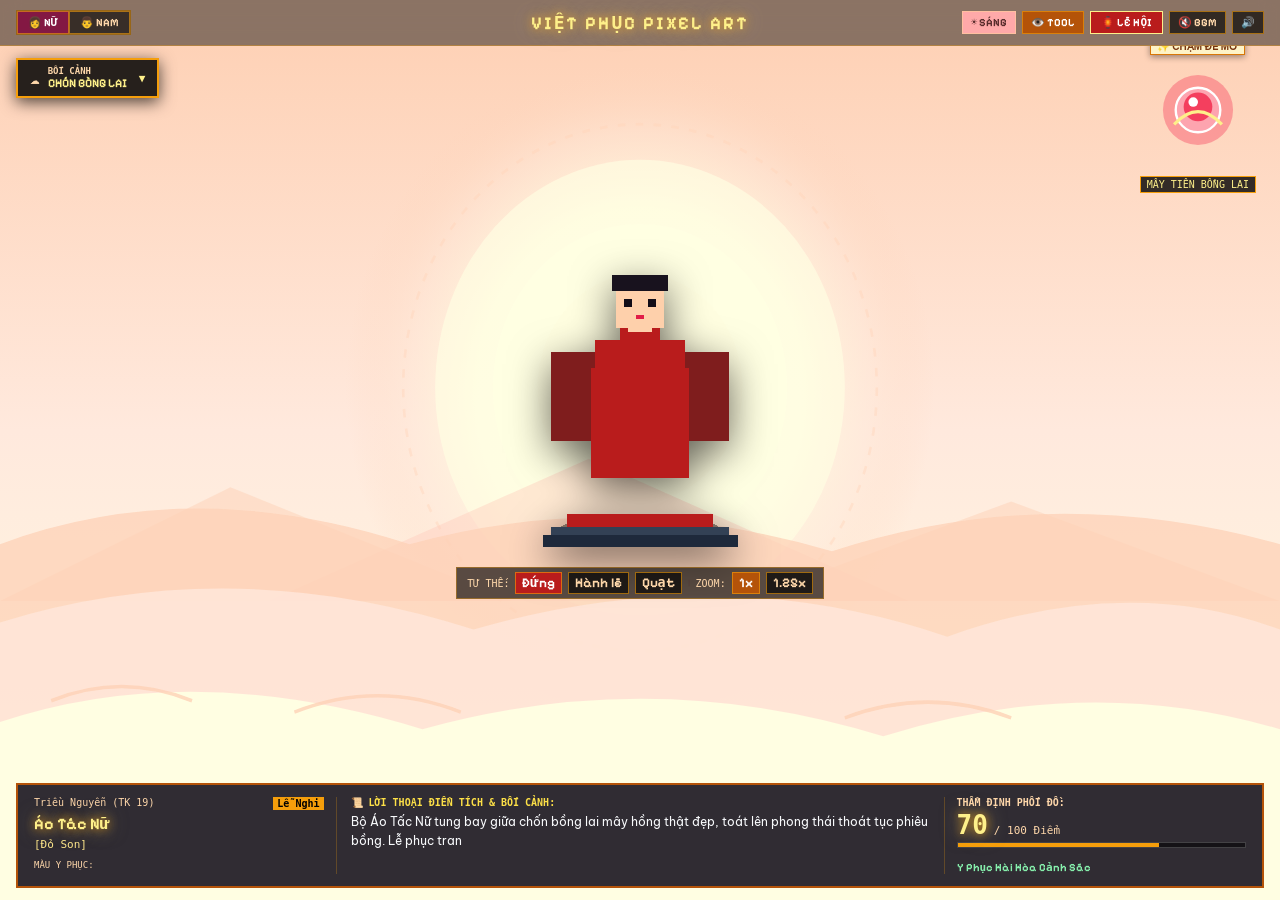
==== commit 9596d7cc: "feat: update UI to light theme and add scene selection - Introduced light mode color palette with pa" ====
--- a/single-file-vietphuc.html
+++ b/single-file-vietphuc.html
@@ -3,32 +3,99 @@
 <head>
   <meta charset="UTF-8">
   <meta name="viewport" content="width=device-width, initial-scale=1.0">
-  <title>Việt Phục Pixel Art - Bách Phục Cổ Truyền (Immersive Retro 8-Bit)</title>
+  <title>Việt Phục Pixel Art - Bách Phục Cổ Truyền (Minimalist & Immersive)</title>
   
-  <!-- Font Pixel hỗ trợ Tiếng Việt & Font Nội dung Be Vietnam Pro siêu nét -->
+  <!-- Font Pixel hỗ trợ Tiếng Việt & Font Be Vietnam Pro siêu nét -->
   <link rel="preconnect" href="https://fonts.googleapis.com">
   <link rel="preconnect" href="https://fonts.gstatic.com" crossorigin>
   <link href="https://fonts.googleapis.com/css2?family=Be+Vietnam+Pro:wght@400;500;600;700&family=Pixelify+Sans:wght@400;600;700&family=VT323&display=swap" rel="stylesheet">
   
   <style>
     :root {
+      /* ================= LIGHT MODE PALETTE (Tươi sáng & Ấm áp) ================= */
+      --bg-main: #FED2B7;       /* Cam đào nhạt - rgb(254, 210, 183) */
+      --bg-container: #FFFFE3;  /* Vàng kem nhạt - rgb(255, 255, 227) */
+      --bg-card: #FFFFE3;       /* Vàng kem nhạt */
+      --accent-soft: #FED2B7;   /* Cam đào nhạt */
+      --btn-primary: #FFA9A9;   /* Hồng pastel - rgb(255, 169, 169) */
+      --text-main: #5A2D2D;     /* Nâu sẫm */
+      --text-muted: #8B3A3A;    /* Đỏ gạch trầm */
+      --border-theme: #FED2B7;  /* Viền cam đào nhạt */
+      --border-strong: #FFBFA0;
+      
+      --sb-track: transparent;
+      --sb-thumb: #FED2B7;
+      --sb-thumb-hover: #FFA9A9;
+
       --gold-royal: #f59e0b;
       --gold-bright: #fef08a;
       --red-royal: #b91c1c;
-      --dark-glass: rgba(12, 8, 20, 0.82);
-    }
-
-    * { box-sizing: border-box; margin: 0; padding: 0; image-rendering: pixelated; }
+      --dark-glass: rgba(12, 8, 20, 0.85);
+    }
+
+    [data-theme="dark"], body.theme-dark {
+      /* ================= DARK MODE PALETTE ================= */
+      --bg-main: #050B31;       /* Xanh đen đậm / Midnight Blue - rgb(5, 11, 49) */
+      --bg-container: #0E2045;  /* Xanh Navy đêm - rgb(14, 32, 69) */
+      --accent-soft: #1F3C73;   /* Xanh biển sâu - rgb(31, 60, 115) */
+      --btn-primary: #FFF3CB;   /* Vàng bơ hoàng hôn nhạt - rgb(255, 243, 203) */
+      --text-main: #FFFFFF;     /* Trắng tinh khôi */
+      --text-muted: #CBD5E1;    /* Trắng xám khói */
+      --border-theme: #1F3C73;  /* Viền xanh biển sâu */
+
+      --sb-track: transparent;
+      --sb-thumb: #1F3C73;
+      --sb-thumb-hover: #FFF3CB;
+    }
+
+    /* ================= 1. TÙY CHỈNH THANH CUỘN MỀM MẠI (CUSTOM SMOOTH SCROLLBAR) ================= */
+    * {
+      box-sizing: border-box;
+      margin: 0;
+      padding: 0;
+      image-rendering: pixelated;
+      scrollbar-width: thin;
+      scrollbar-color: var(--sb-thumb) var(--sb-track);
+    }
+
+    *::-webkit-scrollbar {
+      width: 7px;
+      height: 7px;
+    }
+
+    *::-webkit-scrollbar-track {
+      background: var(--sb-track);
+      border-radius: 9999px;
+    }
+
+    *::-webkit-scrollbar-thumb {
+      background-color: var(--sb-thumb);
+      border-radius: 9999px;
+      border: 1px solid transparent;
+      background-clip: content-box;
+      transition: background-color 0.2s ease;
+    }
+
+    *::-webkit-scrollbar-thumb:hover {
+      background-color: var(--sb-thumb-hover);
+    }
+
+    *::-webkit-scrollbar-button {
+      display: none;
+      width: 0;
+      height: 0;
+    }
 
     body {
-      background-color: #0c0814;
-      color: #f8fafc;
+      background-color: var(--bg-main);
+      color: var(--text-main);
       font-family: 'Pixelify Sans', cursive, monospace, sans-serif;
       min-height: 100vh;
       display: flex;
       flex-direction: column;
       user-select: none;
       overflow-x: hidden;
+      transition: background-color 0.3s ease, color 0.3s ease;
     }
 
     .font-content {
@@ -45,12 +112,12 @@
       font-weight: 700;
       cursor: pointer;
       border: 1px solid rgba(245, 158, 11, 0.6);
-      background: rgba(0, 0, 0, 0.6);
+      background: rgba(0, 0, 0, 0.65);
       color: #fed7aa;
-      transition: all 0.1s ease;
+      transition: all 0.15s ease;
     }
     .pixel-btn:hover {
-      background: rgba(180, 83, 9, 0.5);
+      background: rgba(180, 83, 9, 0.55);
       color: #fef08a;
       border-color: #fef08a;
     }
@@ -69,6 +136,22 @@
       border: 2px solid rgba(245, 158, 11, 0.4);
     }
 
+    /* Transition ẩn hiện mượt cho thanh Zoom */
+    .controls-fade {
+      transition: opacity 0.3s ease, transform 0.3s ease;
+    }
+    .controls-hidden {
+      opacity: 0;
+      pointer-events: none;
+      transform: translateY(12px);
+    }
+
+    /* Accordion transitions */
+    .accordion-content {
+      transition: max-height 0.25s ease, opacity 0.2s ease;
+      overflow: hidden;
+    }
+
     @keyframes pulse-gold {
       0%, 100% { box-shadow: 0 0 15px rgba(245, 158, 11, 0.5); border-color: #f59e0b; }
       50% { box-shadow: 0 0 28px rgba(254, 240, 138, 0.9); border-color: #fff; }
@@ -80,12 +163,6 @@
       50% { background: rgba(127, 29, 29, 0.95); border-color: #f87171; box-shadow: 0 0 20px #ef4444; }
     }
     .animate-red-blink { animation: red-blink 1s steps(2) infinite; }
-
-    @keyframes lantern-flicker {
-      0%, 100% { transform: translateY(0) rotate(-1deg); }
-      50% { transform: translateY(-4px) rotate(1deg); }
-    }
-    .animate-lantern { animation: lantern-flicker 2s ease-in-out infinite; }
 
     .scanlines {
       background: linear-gradient(to bottom, rgba(255,255,255,0), rgba(255,255,255,0) 50%, rgba(0, 0, 0, 0.15) 50%, rgba(0, 0, 0, 0.15));
@@ -97,11 +174,11 @@
 <body>
   <div id="scanlines" class="scanlines" style="position: fixed; inset: 0; z-index: 40; display: none;"></div>
 
-  <!-- ================= HEADER: ABSOLUTE CENTER LOGO & GLASSMORPHISM ================= -->
+  <!-- ================= HEADER: ABSOLUTE CENTER LOGO ================= -->
   <header style="position: relative; width: 100%; z-index: 40; padding: 10px 16px; background: rgba(0,0,0,0.45); backdrop-filter: blur(10px); border-bottom: 1px solid rgba(245, 158, 11, 0.35);">
     <div style="max-width: 1280px; margin: 0 auto; display: flex; align-items: center; justify-content: space-between; position: relative;">
       
-      <!-- CỘT TRÁI: MÔ HÌNH NAM/NỮ & ĐỔI BỐI CẢNH -->
+      <!-- CỘT TRÁI: MÔ HÌNH NAM/NỮ -->
       <div style="display: flex; align-items: center; gap: 8px; z-index: 10;">
         <div style="display: flex; background: rgba(0,0,0,0.6); border: 1px solid rgba(245, 158, 11, 0.5);">
           <button id="btn-gender-female" class="pixel-btn" style="padding: 4px 10px; font-size: 11px; background: #831843; color: white;">
@@ -111,31 +188,27 @@
             👨 NAM
           </button>
         </div>
-
-        <div style="display: flex; background: rgba(0,0,0,0.6); border: 1px solid rgba(245, 158, 11, 0.5);">
-          <button class="btn-scene pixel-btn" data-scene="cung-dinh" style="padding: 4px 8px; font-size: 11px; background: #b45309; color: #fef08a;">
-            🏛️ Cung Đình
-          </button>
-          <button class="btn-scene pixel-btn" data-scene="dam-sen" style="padding: 4px 8px; font-size: 11px;">
-            🪷 Đầm Sen
-          </button>
-          <button class="btn-scene pixel-btn" data-scene="hoi-an" style="padding: 4px 8px; font-size: 11px;">
-            🏮 Phố Cổ
-          </button>
-        </div>
       </div>
 
-      <!-- CĂN GIỮA TUYỆT ĐỐI (ABSOLUTE CENTER): VIỆT PHỤC PIXEL ART -->
+      <!-- CĂN GIỮA TUYỆT ĐỐI (ABSOLUTE CENTER) -->
       <div style="position: absolute; inset: 0; display: flex; align-items: center; justify-content: center; pointer-events: none;">
         <h1 class="glow-gold" style="font-size: 18px; font-weight: 700; color: #fef08a; letter-spacing: 2px; text-transform: uppercase;">
           VIỆT PHỤC PIXEL ART
         </h1>
       </div>
 
-      <!-- CỘT PHẢI: MINI-GAME & AUDIO -->
+      <!-- CỘT PHẢI: TOGGLE THEME / TOGGLE ZOOM / LỄ HỘI LÀNG / AUDIO -->
       <div style="display: flex; align-items: center; gap: 6px; z-index: 10; margin-left: auto;">
+        <!-- NÚT CHUYỂN CHẾ ĐỘ SÁNG / TỐI -->
+        <button id="btn-toggle-theme" class="pixel-btn" style="padding: 4px 8px; font-size: 11px; background: #FFA9A9; color: #5A2D2D; border-color: #FFBFA0;" title="Chuyển chế độ Sáng / Tối">
+          ☀️ SÁNG
+        </button>
+        <!-- NÚT ẨN/HIỆN CÔNG CỤ ZOOM (YÊU CẦU 1) -->
+        <button id="btn-toggle-controls" class="pixel-btn" style="padding: 4px 8px; font-size: 11px; background: #b45309; color: white;" title="Ẩn/Hiện thanh công cụ zoom và tư thế">
+          👁️ TOOL
+        </button>
         <button id="btn-open-festival" class="pixel-btn" style="padding: 4px 10px; font-size: 11px; background: #b91c1c; color: white; border-color: #fef08a;">
-          🏮 LỄ HỘI LÀNG
+          🏮 LỄ HỘI
         </button>
         <button id="btn-bgm" class="pixel-btn" style="padding: 4px 8px; font-size: 11px;">
           🔇 BGM
@@ -151,29 +224,34 @@
   <!-- ================= IMMERSIVE HERO MAIN STAGE (85-90VH) ================= -->
   <main style="position: relative; flex: 1; width: 100%; display: flex; flex-direction: column; justify-content: space-between; overflow: hidden;">
     
-    <!-- LỚP 1: NỀN BỐI CẢNH TOÀN CẢNH (SCENIC BACKGROUND) -->
+    <!-- LỚP 1: NỀN BỐI CẢNH TOÀN CẢNH (HỖ TRỢ ẢNH URL HOẶC FALLBACK SVG) -->
     <div id="scene-bg-container" style="position: absolute; inset: 0; pointer-events: none; z-index: 0;"></div>
 
-    <!-- LỚP 2: TRUNG TÂM (MODEL + TỦ ĐỒ TƯƠNG TÁC GÓC PHẢI) -->
+    <!-- LỚP 2: TRUNG TÂM (MODEL + VẬT THỂ TỦ ĐỒ THEO BỐI CẢNH) -->
     <div style="position: relative; flex: 1; max-width: 1280px; width: 100%; margin: 0 auto; padding: 12px 16px; display: flex; align-items: center; justify-content: space-between; z-index: 20;">
       
-      <!-- Thông tin bối cảnh góc trái -->
-      <div style="position: absolute; top: 12px; left: 16px; background: rgba(0,0,0,0.5); backdrop-filter: blur(4px); border: 1px solid rgba(245,158,11,0.4); padding: 6px 12px; pointer-events: none;">
-        <div style="display: flex; align-items: center; gap: 6px;">
-          <span id="scene-info-icon" style="font-size: 16px;">🏛️</span>
-          <span id="scene-info-name" style="font-size: 12px; font-weight: 700; color: #fef08a; text-transform: uppercase;">SẢNH CUNG ĐÌNH</span>
+      <!-- GÓC TRÁI TRÊN: CUSTOM PIXEL DROPDOWN CHỌN BỐI CẢNH (YÊU CẦU 1) -->
+      <div id="scene-dropdown-wrapper" style="position: absolute; top: 12px; left: 16px; z-index: 30;">
+        <button id="btn-scene-dropdown-toggle" class="pixel-btn" style="background: rgba(0,0,0,0.85); backdrop-filter: blur(8px); border: 2px solid #f59e0b; padding: 6px 12px; display: flex; align-items: center; gap: 8px; cursor: pointer; box-shadow: 0 4px 16px rgba(0,0,0,0.7);">
+          <span id="scene-info-icon" style="font-size: 16px;">☁️</span>
+          <div style="display: flex; flex-direction: column; text-align: left;">
+            <span style="font-size: 9px; color: #fed7aa; font-family: monospace;">BỐI CẢNH</span>
+            <span id="scene-info-name" style="font-size: 12px; font-weight: 700; color: #fef08a; text-transform: uppercase;">CHỐN BỒNG LAI</span>
+          </div>
+          <span id="scene-dropdown-arrow" style="font-size: 11px; color: #fef08a; font-family: monospace; margin-left: 4px;">▼</span>
+        </button>
+
+        <div id="scene-dropdown-list" style="display: none; position: absolute; top: 100%; left: 0; margin-top: 6px; width: 280px; max-height: 280px; overflow-y: auto; background: rgba(0,0,0,0.95); backdrop-filter: blur(12px); border: 2px solid #f59e0b; box-shadow: 0 16px 36px rgba(0,0,0,0.9); padding: 6px; z-index: 50; flex-direction: column; gap: 4px;">
+          <!-- 6 Scenes rendered via JS -->
         </div>
-        <p id="scene-info-time" class="font-content" style="font-size: 10px; color: #fed7aa; margin-top: 2px;">
-          Đại Triều Buổi Sáng • Sơn son thếp vàng
-        </p>
       </div>
 
       <!-- MODEL TRUNG TÂM -->
       <div style="margin: 0 auto; display: flex; flex-direction: column; align-items: center;">
         <div id="model-character-svg" style="position: relative;"></div>
 
-        <!-- Điều khiển tư thế & zoom mini -->
-        <div style="margin-top: 8px; display: flex; align-items: center; gap: 6px; background: rgba(0,0,0,0.65); backdrop-filter: blur(8px); padding: 4px 10px; border: 1px solid rgba(245,158,11,0.4); font-size: 10px;">
+        <!-- THANH CÔNG CỤ TƯ THẾ & ZOOM (ẨN/HIỆN MƯỢT MÀ BẰNG NÚT CON MẮT) -->
+        <div id="floating-controls-bar" class="controls-fade" style="margin-top: 8px; display: flex; align-items: center; gap: 6px; background: rgba(0,0,0,0.65); backdrop-filter: blur(8px); padding: 4px 10px; border: 1px solid rgba(245,158,11,0.4); font-size: 10px;">
           <span style="color: #fed7aa; font-family: monospace;">TƯ THẾ:</span>
           <button id="pose-idle" class="pixel-btn" style="padding: 2px 6px; background: #b91c1c; color: white;">Đứng</button>
           <button id="pose-salute" class="pixel-btn" style="padding: 2px 6px;">Hành lễ</button>
@@ -185,46 +263,82 @@
         </div>
       </div>
 
-      <!-- VẬT THỂ TỦ ĐỒ TƯƠNG TÁC GÓC PHẢI -->
-      <div style="position: absolute; top: 20px; right: 24px; z-index: 30; display: flex; flex-direction: column; align-items: flex-end;">
+      <!-- VẬT THỂ TỦ ĐỒ TƯƠNG TÁC (MÂY HỒNG TIÊN / TRỐNG ĐỎ / CUỐN THƯ HOÀNG GIA) -->
+      <div style="position: absolute; top: 16px; right: 24px; z-index: 30; display: flex; flex-direction: column; align-items: flex-end;">
         <button id="btn-toggle-wardrobe" style="background: none; border: none; cursor: pointer; display: flex; flex-direction: column; align-items: center; position: relative;">
           <div id="wardrobe-hint" style="position: absolute; top: -24px; white-space: nowrap; font-size: 10px; font-weight: 700; background: #fef3c7; color: #78350f; border: 1px solid #d97706; padding: 2px 6px; box-shadow: 0 2px 6px rgba(0,0,0,0.4);">
-            ✨ CHẠM ĐỂ MỞ TỦ
-          </div>
-          <div id="wardrobe-object-svg" style="width: 80px; height: 110px;"></div>
-          <div id="wardrobe-object-name" style="font-size: 10px; color: #fef08a; background: rgba(0,0,0,0.75); border: 1px solid #f59e0b; padding: 2px 6px; font-family: monospace; margin-top: 4px;">
-            TỦ GỖ LIM
+            ✨ CHẠM ĐỂ MỞ
+          </div>
+          <div id="wardrobe-object-svg" style="width: 86px; height: 110px;"></div>
+          <div id="wardrobe-object-name" style="font-size: 10px; color: #fef08a; background: rgba(0,0,0,0.8); border: 1px solid #f59e0b; padding: 2px 6px; font-family: monospace; margin-top: 4px;">
+            MÂY TIÊN BỒNG LAI
           </div>
         </button>
 
-        <!-- FLOATING OVERLAY KHI MỞ TỦ -->
-        <div id="wardrobe-overlay" class="pixel-glass" style="display: none; position: absolute; right: 0; top: 120px; width: 320px; max-height: 68vh; overflow-y: auto; padding: 12px; z-index: 40; box-shadow: 0 12px 32px rgba(0,0,0,0.85);">
-          <div style="display: flex; justify-content: space-between; align-items: center; border-bottom: 1px solid rgba(245,158,11,0.3); padding-bottom: 6px; margin-bottom: 8px;">
-            <span style="font-size: 11px; font-weight: 700; color: #fef08a;">DANH SÁCH Y PHỤC HOÀNG TRIỀU</span>
+        <!-- FLOATING OVERLAY: ACCORDION CHỌN Y PHỤC & PHỤ KIỆN (YÊU CẦU 1 & 2) -->
+        <div id="wardrobe-overlay" class="pixel-glass" style="display: none; position: absolute; right: 0; top: 120px; width: 330px; max-height: 72vh; overflow-y: auto; padding: 12px; z-index: 40; box-shadow: 0 16px 40px rgba(0,0,0,0.9);">
+          
+          <div style="display: flex; justify-content: space-between; align-items: center; border-bottom: 1px solid rgba(245,158,11,0.4); padding-bottom: 6px; margin-bottom: 8px;">
+            <span style="font-size: 11px; font-weight: 700; color: #fef08a;">KHO TRANG PHỤC & PHỤ KIỆN</span>
             <button id="btn-close-wardrobe-overlay" style="background: #b91c1c; color: white; border: 1px solid #fef08a; padding: 1px 6px; font-size: 11px; cursor: pointer;">✕</button>
           </div>
 
-          <!-- Grid Quần Áo -->
-          <div id="wardrobe-costumes-grid" style="display: grid; grid-template-columns: repeat(2, 1fr); gap: 6px; margin-bottom: 10px;"></div>
-
-          <!-- Grid Phụ Kiện -->
-          <div style="border-top: 1px solid rgba(245,158,11,0.3); padding-top: 8px;">
-            <div style="display: flex; justify-content: space-between; font-size: 10px; color: #fed7aa; margin-bottom: 6px;">
-              <span>PHỤ KIỆN (TỐI ĐA 2):</span>
-              <span id="overlay-acc-count" style="color: #fef08a; font-weight: 700;">0/2 ĐÃ ĐEO</span>
+          <!-- ACCORDION PANEL 1: CHỌN Y PHỤC -->
+          <div style="border: 1px solid rgba(245,158,11,0.3); background: rgba(0,0,0,0.4); margin-bottom: 8px;">
+            <button id="acc-toggle-costume" style="width: 100%; display: flex; justify-content: space-between; align-items: center; padding: 6px 8px; background: rgba(180,83,9,0.35); border: none; color: #fef08a; font-family: 'Pixelify Sans'; font-size: 11px; font-weight: 700; cursor: pointer;">
+              <span>👘 1. CHỌN Y PHỤC</span>
+              <span id="acc-arrow-costume">▲</span>
+            </button>
+            <div id="acc-content-costume" class="accordion-content" style="padding: 8px; display: grid; grid-template-columns: repeat(2, 1fr); gap: 6px;">
+              <!-- Costumes render here -->
             </div>
-            <div id="wardrobe-accessories-grid" style="display: grid; grid-template-columns: repeat(2, 1fr); gap: 6px; max-height: 180px; overflow-y: auto;"></div>
-          </div>
+          </div>
+
+          <!-- ACCORDION PANEL 2: PHỤ KIỆN THEO 3 NHÓM ĐỘC QUYỀN (RADIO-BUTTON) -->
+          <div style="border: 1px solid rgba(245,158,11,0.3); background: rgba(0,0,0,0.4);">
+            <button id="acc-toggle-accessory" style="width: 100%; display: flex; justify-content: space-between; align-items: center; padding: 6px 8px; background: rgba(180,83,9,0.35); border: none; color: #fef08a; font-family: 'Pixelify Sans'; font-size: 11px; font-weight: 700; cursor: pointer;">
+              <span>💎 2. PHỤ KIỆN THEO NHÓM</span>
+              <span id="acc-arrow-accessory">▲</span>
+            </button>
+            <div id="acc-content-accessory" class="accordion-content" style="padding: 8px; display: flex; flex-direction: column; gap: 8px;">
+              
+              <!-- NHÓM 1: NÓN / MŨ / KHĂN ĐỘI ĐẦU -->
+              <div>
+                <div style="font-size: 10px; color: #fef08a; font-family: monospace; font-weight: 700; margin-bottom: 4px;">
+                  👑 NHÓM 1: NÓN / MŨ / KHĂN ĐỘI:
+                </div>
+                <div id="grid-acc-head" style="display: grid; grid-template-columns: repeat(2, 1fr); gap: 4px;"></div>
+              </div>
+
+              <!-- NHÓM 2: TRANG SỨC / CẦM TAY -->
+              <div>
+                <div style="font-size: 10px; color: #fef08a; font-family: monospace; font-weight: 700; margin-bottom: 4px;">
+                  🪭 NHÓM 2: TRANG SỨC / CẦM TAY:
+                </div>
+                <div id="grid-acc-jewelry" style="display: grid; grid-template-columns: repeat(2, 1fr); gap: 4px;"></div>
+              </div>
+
+              <!-- NHÓM 3: GIÀY / HÀI / GUỐC -->
+              <div>
+                <div style="font-size: 10px; color: #fef08a; font-family: monospace; font-weight: 700; margin-bottom: 4px;">
+                  👠 NHÓM 3: GIÀY / HÀI / GUỐC:
+                </div>
+                <div id="grid-acc-feet" style="display: grid; grid-template-columns: repeat(2, 1fr); gap: 4px;"></div>
+              </div>
+
+            </div>
+          </div>
+
         </div>
       </div>
 
     </div>
 
-    <!-- LỚP 3: HỘP THOẠI RPG THÔNG SỐ & ĐIỂM SỐ DƯỚI ĐÁY MÀN HÌNH -->
+    <!-- LỚP 3: HỘP THOẠI RPG THÔNG SỐ & NHẬN XÉT BỐI CẢNH (DƯỚI ĐÁY MÀN HÌNH) -->
     <div style="position: relative; width: 100%; max-width: 1280px; margin: 0 auto; padding: 0 16px 12px; z-index: 30;">
       <div id="rpg-dialogue-box" class="pixel-glass" style="padding: 12px 16px; border: 2px solid #b45309; display: flex; flex-wrap: wrap; gap: 14px; align-items: stretch; transition: all 0.3s ease;">
         
-        <!-- Cột trái: Tên trang phục & màu -->
+        <!-- Cột trái: Tên trang phục & màu sắc -->
         <div style="min-width: 200px; flex: 1; border-right: 1px solid rgba(245,158,11,0.25); padding-right: 12px; display: flex; flex-direction: column; justify-content: space-between;">
           <div>
             <div style="display: flex; justify-content: space-between; font-size: 10px; color: #fed7aa; font-family: monospace;">
@@ -238,12 +352,12 @@
           </div>
 
           <div style="margin-top: 8px;">
-            <div style="font-size: 9px; color: #fed7aa; margin-bottom: 4px; font-family: monospace;">BIẾN THỂ MÀU SẮC:</div>
+            <div style="font-size: 9px; color: #fed7aa; margin-bottom: 4px; font-family: monospace;">MÀU Y PHỤC:</div>
             <div id="dialogue-color-variants" style="display: flex; gap: 4px; flex-wrap: wrap;"></div>
           </div>
         </div>
 
-        <!-- Cột giữa: Lời thoại Typewriter & Điển tích (Font Be Vietnam Pro) -->
+        <!-- Cột giữa: Lời thoại Typewriter nhận xét bối cảnh (Be Vietnam Pro) -->
         <div style="flex: 2; min-width: 280px; display: flex; flex-direction: column; justify-content: space-between;">
           <div>
             <div style="font-size: 10px; color: #fde047; font-family: monospace; font-weight: 700; margin-bottom: 4px;">
@@ -254,7 +368,7 @@
           <div id="dialogue-tags" style="display: flex; gap: 4px; margin-top: 6px;"></div>
         </div>
 
-        <!-- Cột phải: Điểm số & Đánh giá cảnh quan -->
+        <!-- Cột phải: Điểm số & Đánh giá -->
         <div style="min-width: 180px; flex: 1; border-left: 1px solid rgba(245,158,11,0.25); padding-left: 12px; display: flex; flex-direction: column; justify-content: space-between;">
           <div>
             <div style="font-size: 10px; color: #fed7aa; font-family: monospace; font-weight: 700;">THẨM ĐỊNH PHỐI ĐỒ:</div>
@@ -294,9 +408,16 @@
     </div>
   </div>
 
-  <!-- ================= SCRIPTS ================= -->
+  <!-- ================= JAVASCRIPT ================= -->
   <script>
-    // Audio engine
+    /* =========================================================================
+       KHAI BÁO CÁC BIẾN CHỨA URL ẢNH BACKGROUND (NGƯỜI DÙNG DÁN LINK VÀO ĐÂY)
+       ========================================================================= */
+    const bg_image_1 = ""; // Cảnh 1: Chốn Bồng Lai (Mây Hồng Cam)
+    const bg_image_2 = ""; // Cảnh 2: Sơn Thần Tế Đàn (Rừng sâu huyền bí)
+    const bg_image_3 = ""; // Cảnh 3: Cửu Long Cuốn Thư (Uy nghiêm rồng phượng)
+
+    // Audio Engine
     class SoundEngine {
       constructor() {
         this.ctx = null;
@@ -376,13 +497,17 @@
     }
     const sound = new SoundEngine();
 
-    // Data
+    // Data Bối Cảnh (Cả 6 Cảnh)
     const SCENES = [
-      { id: 'cung-dinh', name: 'Sảnh Cung Đình', icon: '🏛️', time: 'Đại Triều Buổi Sáng', objName: 'TỦ GỖ LIM KHẢM TRAI' },
-      { id: 'dam-sen', name: 'Đầm Sen Chạng Vạng', icon: '🪷', time: 'Hoàng Hôn Dân Gian', objName: 'ĐÀI SEN KHỔNG LỒ' },
-      { id: 'hoi-an', name: 'Phố Cổ Hội An', icon: '🏮', time: 'Đêm Hội Hoa Đăng', objName: 'RƯƠNG LỤA PHỐ HỘI' }
+      { id: 'bong-lai', name: 'Chốn Bồng Lai', icon: '☁️', time: 'Mây hồng cam • Tiên khí phiêu bồng', objName: 'MÂY TIÊN BỒNG LAI', imgUrl: bg_image_1 },
+      { id: 'son-than', name: 'Sơn Thần Tế Đàn', icon: '🥁', time: 'Đại ngàn huyền bí • Trống thiêng', objName: 'TRỐNG THIÊNG SƠN THẦN', imgUrl: bg_image_2 },
+      { id: 'cuu-long', name: 'Cửu Long Cuốn Thư', icon: '📜', time: 'Rồng phượng uy nghiêm • Thánh chỉ', objName: 'CỬU LONG THÁNH CHỈ', imgUrl: bg_image_3 },
+      { id: 'cung-dinh', name: 'Sảnh Cung Đình', icon: '🏛️', time: 'Sơn son thếp vàng • Uy nghiêm đại triều', objName: 'TỦ GỖ LIM KHẢM TRAI' },
+      { id: 'dam-sen', name: 'Đầm Sen Chạng Vạng', icon: '🪷', time: 'Nắng chiều buông • Gió đồng ngát hương', objName: 'ĐÀI SEN BÁCH DIỆP' },
+      { id: 'hoi-an', name: 'Phố Cổ Hội An', icon: '🏮', time: 'Sông Hoài lấp lánh • Đèn lồng hoa đăng', objName: 'RƯƠNG CỔ & ĐÈN LỒNG' }
     ];
 
+    // Data Trang Phục
     const COSTUMES = [
       { id: 'ao-tac', name: 'Áo Tấc Nữ', gender: 'female', era: 'Triều Nguyễn (TK 19)', rarity: 'Lễ Nghi', tags: ['Trang trọng', 'Lễ nghi'], baseScore: 50, desc: 'Lễ phục trang nghiêm cổ đứng, tay thụng rộng quấn mấn vành dây tôn nghiêm.', primary: '#b91c1c', secondary: '#7f1d1d' },
       { id: 'ao-nhat-binh', name: 'Áo Nhật Bình', gender: 'female', era: 'Triều Nguyễn (Hậu Phi)', rarity: 'Vương Giả', tags: ['Vương giả', 'Hậu phi'], baseScore: 60, desc: 'Khoác áo hoàng gia viền cổ hoa văn chữ nhật ngũ sắc, đính nơ ngọc hoa văn rực rỡ.', primary: '#f59e0b', secondary: '#92400e' },
@@ -393,48 +518,105 @@
       { id: 'ao-tac-nam', name: 'Áo Tấc Nam', gender: 'male', era: 'Triều Nguyễn', rarity: 'Lễ Nghi', tags: ['Trang trọng', 'Lễ nghi'], baseScore: 50, desc: 'Lễ phục nam giới tay thụng rộng, trang trọng khi tế lễ, luôn đi cùng khăn xếp.', primary: '#1e293b', secondary: '#0f172a' }
     ];
 
+    // Data Phụ Kiện Phân Loại 3 Nhóm
     const ACCESSORIES = [
-      { id: 'man', name: 'Mấn Vàng Dây', gender: 'female', tags: ['Lễ nghi'], bonus: 25, icon: '👑', match: ['ao-tac', 'ao-nhat-binh'] },
-      { id: 'non-ba-tam', name: 'Nón Ba Tầm', gender: 'female', tags: ['Dân gian'], bonus: 20, icon: '🌾', match: ['ao-tu-than'] },
-      { id: 'tram-cai-da', name: 'Trâm Cài Đá', gender: 'female', tags: ['Hậu phi'], bonus: 25, icon: '✨', match: ['ao-nhat-binh', 'ao-tac'] },
-      { id: 'khan-xep', name: 'Khăn Xếp Nam', gender: 'male', tags: ['Lễ nghi'], bonus: 20, icon: '🎩', match: ['ao-tac-nam', 'ao-ma-doan'] },
-      { id: 'the-bai-nga', name: 'Thẻ Bài Ngà', gender: 'male', tags: ['Quyền quý'], bonus: 15, icon: '🏷️', match: ['ao-ma-doan', 'ao-trang-vat'] },
-      { id: 'guoc-moc', name: 'Guốc Mộc', gender: 'unisex', tags: ['Dân gian'], bonus: 15, icon: '🪵', match: ['ao-tu-than', 'ao-trang-vat'] }
+      // Nhóm 1: Head
+      { id: 'man', name: 'Mấn Vàng Dây', category: 'head', gender: 'female', tags: ['Lễ nghi'], bonus: 25, icon: '👑', match: ['ao-tac', 'ao-nhat-binh'] },
+      { id: 'non-ba-tam', name: 'Nón Ba Tầm', category: 'head', gender: 'female', tags: ['Dân gian'], bonus: 20, icon: '🌾', match: ['ao-tu-than'] },
+      { id: 'khan-xep', name: 'Khăn Xếp Nam', category: 'head', gender: 'male', tags: ['Lễ nghi'], bonus: 20, icon: '🎩', match: ['ao-tac-nam', 'ao-ma-doan'] },
+      // Nhóm 2: Jewelry
+      { id: 'tram-cai-da', name: 'Trâm Cài Đá', category: 'jewelry', gender: 'female', tags: ['Hậu phi'], bonus: 25, icon: '✨', match: ['ao-nhat-binh', 'ao-tac'] },
+      { id: 'kieng-bac', name: 'Kiềng Bạc', category: 'jewelry', gender: 'female', tags: ['Sang trọng'], bonus: 20, icon: '📿', match: ['ao-lap-linh', 'ao-tac'] },
+      { id: 'quat-lua-tron', name: 'Quạt Lụa', category: 'jewelry', gender: 'female', tags: ['Thơ mộng'], bonus: 20, icon: '🪭', match: ['ao-lap-linh'] },
+      { id: 'the-bai-nga', name: 'Thẻ Bài Ngà', category: 'jewelry', gender: 'male', tags: ['Quyền quý'], bonus: 15, icon: '🏷️', match: ['ao-ma-doan', 'ao-trang-vat'] },
+      // Nhóm 3: Feet
+      { id: 'hai-mui-vut', name: 'Hài Mũi Vút', category: 'feet', gender: 'female', tags: ['Lễ nghi'], bonus: 25, icon: '👠', match: ['ao-nhat-binh', 'ao-tac'] },
+      { id: 'guoc-moc', name: 'Guốc Mộc', category: 'feet', gender: 'unisex', tags: ['Dân gian'], bonus: 15, icon: '🪵', match: ['ao-tu-than', 'ao-trang-vat'] }
     ];
 
     let currentGender = 'female';
-    let currentSceneId = 'cung-dinh';
+    let currentSceneId = 'bong-lai';
     let currentCostume = COSTUMES[0];
     let equippedAccs = [];
     let isWardrobeOpen = false;
+    let showControls = true;
     let typeTimer = null;
 
+    let isCostumeAccordionOpen = true;
+    let isAccessoryAccordionOpen = true;
+    let currentTheme = 'light';
+
     function init() {
+      // Thiết lập mặc định chế độ sáng tươi mới
+      document.body.setAttribute('data-theme', 'light');
       setupEvents();
       renderAll();
     }
 
     function setupEvents() {
+      // Toggle Theme Sáng / Tối
+      document.getElementById('btn-toggle-theme').onclick = () => {
+        currentTheme = currentTheme === 'light' ? 'dark' : 'light';
+        sound.playBlip(520);
+        document.body.setAttribute('data-theme', currentTheme);
+        const btn = document.getElementById('btn-toggle-theme');
+        if (currentTheme === 'light') {
+          btn.innerText = '☀️ SÁNG';
+          btn.style.background = '#FFA9A9';
+          btn.style.color = '#5A2D2D';
+          btn.style.borderColor = '#FFBFA0';
+        } else {
+          btn.innerText = '🌙 TỐI';
+          btn.style.background = '#1F3C73';
+          btn.style.color = '#FFF3CB';
+          btn.style.borderColor = '#FFF3CB';
+        }
+      };
+
       document.getElementById('btn-gender-female').onclick = () => setGender('female');
       document.getElementById('btn-gender-male').onclick = () => setGender('male');
 
-      document.querySelectorAll('.btn-scene').forEach(btn => {
-        btn.onclick = () => {
-          currentSceneId = btn.dataset.scene;
-          sound.playBlip(540);
-          document.querySelectorAll('.btn-scene').forEach(b => {
-            b.style.background = b.dataset.scene === currentSceneId ? '#b45309' : 'transparent';
-            b.style.color = b.dataset.scene === currentSceneId ? '#fef08a' : '#fed7aa';
-          });
-          renderAll();
-        };
+      // Custom Pixel Dropdown chọn Bối Cảnh (Yêu cầu 1)
+      const ddToggle = document.getElementById('btn-scene-dropdown-toggle');
+      const ddList = document.getElementById('scene-dropdown-list');
+      const ddArrow = document.getElementById('scene-dropdown-arrow');
+
+      ddToggle.onclick = (e) => {
+        e.stopPropagation();
+        const isOpen = ddList.style.display === 'flex';
+        ddList.style.display = isOpen ? 'none' : 'flex';
+        ddArrow.innerText = isOpen ? '▼' : '▲';
+        sound.playBlip(isOpen ? 380 : 520);
+        if (!isOpen) renderSceneDropdownItems();
+      };
+
+      document.addEventListener('click', (e) => {
+        if (!document.getElementById('scene-dropdown-wrapper').contains(e.target)) {
+          ddList.style.display = 'none';
+          ddArrow.innerText = '▼';
+        }
       });
 
+      // Nút Ẩn/Hiện Công Cụ Zoom (Yêu cầu 1)
+      document.getElementById('btn-toggle-controls').onclick = () => {
+        showControls = !showControls;
+        sound.playBlip(420);
+        const bar = document.getElementById('floating-controls-bar');
+        if (showControls) {
+          bar.classList.remove('controls-hidden');
+          document.getElementById('btn-toggle-controls').innerText = '👁️ TOOL';
+        } else {
+          bar.classList.add('controls-hidden');
+          document.getElementById('btn-toggle-controls').innerText = '👁️ HIỆN';
+        }
+      };
+
+      // Mở/Đóng Tủ đồ
       document.getElementById('btn-toggle-wardrobe').onclick = () => {
         isWardrobeOpen = !isWardrobeOpen;
         sound.playBlip(isWardrobeOpen ? 580 : 380);
         document.getElementById('wardrobe-overlay').style.display = isWardrobeOpen ? 'block' : 'none';
-        document.getElementById('wardrobe-hint').innerText = isWardrobeOpen ? '✕ ĐÓNG LẠI' : '✨ CHẠM ĐỂ MỞ';
+        document.getElementById('wardrobe-hint').innerText = isWardrobeOpen ? '✕ THU GỌN' : '✨ CHẠM ĐỂ MỞ';
         renderWardrobeObject();
       };
 
@@ -445,6 +627,22 @@
         renderWardrobeObject();
       };
 
+      // Accordion toggles
+      document.getElementById('acc-toggle-costume').onclick = () => {
+        isCostumeAccordionOpen = !isCostumeAccordionOpen;
+        sound.playBlip(400);
+        document.getElementById('acc-content-costume').style.display = isCostumeAccordionOpen ? 'grid' : 'none';
+        document.getElementById('acc-arrow-costume').innerText = isCostumeAccordionOpen ? '▲' : '▼';
+      };
+
+      document.getElementById('acc-toggle-accessory').onclick = () => {
+        isAccessoryAccordionOpen = !isAccessoryAccordionOpen;
+        sound.playBlip(400);
+        document.getElementById('acc-content-accessory').style.display = isAccessoryAccordionOpen ? 'flex' : 'none';
+        document.getElementById('acc-arrow-accessory').innerText = isAccessoryAccordionOpen ? '▲' : '▼';
+      };
+
+      // Audio toggles
       document.getElementById('btn-bgm').onclick = () => {
         const on = sound.toggleBgm();
         document.getElementById('btn-bgm').innerText = on ? '🎵 BGM' : '🔇 BGM';
@@ -455,6 +653,7 @@
         document.getElementById('btn-sfx').innerText = sound.enabled ? '🔊' : '🔇';
       };
 
+      // Lễ hội
       document.getElementById('btn-open-festival').onclick = () => {
         sound.playBlip(560);
         document.getElementById('festival-modal').style.display = 'flex';
@@ -478,7 +677,26 @@
       renderAll();
     }
 
-    function calculateScore() {
+    // Logic Chọn Độc Quyền Theo Nhóm (Yêu cầu 2: Radio Button per Category)
+    function toggleAcc(id) {
+      sound.playEquip();
+      const target = ACCESSORIES.find(a => a.id === id);
+      if (!target) return;
+
+      const isEquipped = equippedAccs.some(a => a.id === id);
+      if (isEquipped) {
+        // Gỡ bỏ món này
+        equippedAccs = equippedAccs.filter(a => a.id !== id);
+      } else {
+        // Gỡ bỏ bất kỳ món nào cùng category trước khi đeo món mới
+        equippedAccs = equippedAccs.filter(a => a.category !== target.category);
+        equippedAccs.push(target);
+      }
+      renderAll();
+    }
+
+    // Tính điểm dựa trên bối cảnh (Yêu cầu 4)
+    function calculateAdvancedScore() {
       let score = currentCostume.baseScore;
       let warning = '';
       let commentary = '';
@@ -490,41 +708,40 @@
 
       const isRoyal = currentCostume.tags.includes('Triều phục') || currentCostume.tags.includes('Vương giả');
       const isFolk = currentCostume.tags.includes('Dân gian');
-      const hasNon = equippedAccs.some(a => a.id === 'non-ba-tam');
-      const hasGuoc = equippedAccs.some(a => a.id === 'guoc-moc');
-
-      if (currentSceneId === 'cung-dinh') {
+      const isEthereal = currentCostume.tags.includes('Cổ phong') || currentCostume.tags.includes('Lễ nghi');
+
+      if (currentSceneId === 'bong-lai') {
+        if (isEthereal) {
+          score += 20;
+          commentary = `Bộ ${currentCostume.name} tung bay giữa chốn bồng lai mây hồng thật đẹp, toát lên phong thái thoát tục phiêu bồng.`;
+        } else {
+          score += 15;
+          commentary = `Sắc áo ${currentCostume.name} hòa cùng ráng mây hồng tạo nên cảnh sắc tráng lệ.`;
+        }
+      } else if (currentSceneId === 'son-than') {
+        if (isFolk) {
+          score += 20;
+          commentary = `Bộ ${currentCostume.name} khỏe khoắn hòa quyện trọn vẹn cùng âm vang trống thiêng sơn thần.`;
+        } else if (isRoyal) {
+          score -= 10;
+          warning = 'Y phục vương giả quá xa hoa, có phần lạc lõng giữa rừng sâu huyền bí.';
+          commentary = warning;
+        } else {
+          score += 10;
+          commentary = 'Y phục ngay ngắn hướng về linh khí non nước.';
+        }
+      } else {
+        // Cửu Long Cuốn Thư
         if (isRoyal) {
           score += 20;
-          commentary = 'Y phục uy nghiêm lộng lẫy nơi chánh điện đại triều sơn son thếp vàng.';
-        } else if (isFolk || hasNon || hasGuoc) {
-          score -= 30;
-          warning = 'Cảnh báo phạm húy: Trang phục dân gian hoặc nón quai thao/guốc mộc không thể bước vào cung đình!';
-        } else {
-          score += 10;
-          commentary = 'Y phục đoan trang, lịch thiệp nơi chốn cung đình.';
-        }
-      } else if (currentSceneId === 'dam-sen') {
-        if (isFolk || hasNon || hasGuoc) {
-          score += 20;
-          commentary = 'Chiếc áo hòa quyện tuyệt vời cùng ráng chiều và đầm sen ngát hương.';
-        } else if (isRoyal) {
-          score -= 15;
-          warning = 'Y phục triều đình quá xa hoa và cồng kềnh khi đứng trước cảnh đầm sen mộc mạc.';
+          commentary = `Y phục vương giả ${currentCostume.name} uy nghiêm tuyệt đỉnh trước thánh chỉ Cửu Long cuốn thư dát vàng!`;
+        } else if (isFolk) {
+          score -= 20;
+          warning = 'Y phục dân gian không tương xứng với uy nghi rồng phượng và thánh chỉ hoàng gia!';
+          commentary = warning;
         } else {
           score += 15;
-          commentary = 'Tà áo thanh thoát bên hồ sen chạng vạng.';
-        }
-      } else {
-        if (isFolk || currentCostume.tags.includes('Cổ phong')) {
-          score += 20;
-          commentary = 'Tà áo duyên dáng hòa vào ánh đèn lồng lung linh bên dòng sông Hoài.';
-        } else if (isRoyal) {
-          score -= 15;
-          warning = 'Triều phục có phần quá trang nghiêm cho đêm dạo phố hoa đăng.';
-        } else {
-          score += 15;
-          commentary = 'Nét đẹp cổ kính giữa lòng phố cổ Hội An.';
+          commentary = 'Y phục tề chỉnh hòa vào hào khí thịnh thế.';
         }
       }
 
@@ -540,55 +757,143 @@
       renderDialogue();
     }
 
+    function renderSceneDropdownItems() {
+      const list = document.getElementById('scene-dropdown-list');
+      list.innerHTML = `
+        <div style="padding: 4px 6px; font-size: 10px; color: #fed7aa; border-bottom: 1px solid rgba(245,158,11,0.3); display: flex; justify-content: space-between; font-weight: bold;">
+          <span>CHỌN BỐI CẢNH (6 CẢNH)</span>
+          <span style="color: #fef08a;">RETRO 8-BIT</span>
+        </div>
+        ${SCENES.map(s => {
+          const isAct = s.id === currentSceneId;
+          return `
+            <button onclick="selectScene('${s.id}')" class="pixel-btn" style="text-align: left; padding: 6px; display: flex; align-items: center; gap: 8px; background: ${isAct ? 'rgba(180,83,9,0.7)' : 'rgba(0,0,0,0.5)'}; border-color: ${isAct ? '#fef08a' : 'rgba(255,255,255,0.1)'};">
+              <span style="font-size: 18px;">${s.icon}</span>
+              <div style="flex: 1; min-width: 0;">
+                <div style="display: flex; justify-content: space-between; align-items: center;">
+                  <strong style="font-size: 11px; color: ${isAct ? '#fef08a' : '#fff'}; truncate;">${s.name}</strong>
+                  ${isAct ? '<span style="color: #fef08a; font-weight: bold;">✓</span>' : ''}
+                </div>
+                <div class="font-content" style="font-size: 9px; color: #cbd5e1; margin-top: 2px; truncate;">${s.time}</div>
+              </div>
+            </button>
+          `;
+        }).join('')}
+      `;
+    }
+
+    function selectScene(id) {
+      currentSceneId = id;
+      sound.playBlip(540);
+      document.getElementById('scene-dropdown-list').style.display = 'none';
+      document.getElementById('scene-dropdown-arrow').innerText = '▼';
+      renderAll();
+    }
+
     function renderSceneBackground() {
       const sc = SCENES.find(s => s.id === currentSceneId);
       document.getElementById('scene-info-icon').innerText = sc.icon;
       document.getElementById('scene-info-name').innerText = sc.name;
-      document.getElementById('scene-info-time').innerText = sc.time;
       document.getElementById('wardrobe-object-name').innerText = sc.objName;
 
       const cont = document.getElementById('scene-bg-container');
-      if (currentSceneId === 'cung-dinh') {
+      
+      // Nếu có ảnh URL do user dán vào
+      if (sc.imgUrl && sc.imgUrl.trim() !== '') {
+        cont.innerHTML = `<div style="width: 100%; height: 100%; background: url('${sc.imgUrl}') center/cover no-repeat;"></div>`;
+        return;
+      }
+
+      // Fallback SVG & Gradient khớp với 6 cảnh (tươi sáng, cung đình, sang trọng)
+      if (currentSceneId === 'bong-lai') {
         cont.innerHTML = `
-          <div style="width: 100%; height: 100%; background: linear-gradient(to bottom, #1e3a5f, #0f172a);">
+          <div style="width: 100%; height: 100%; background: linear-gradient(180deg, #FED2B7 0%, #FFE9DD 45%, #FFFFE3 100%); position: relative;">
             <svg width="100%" height="100%" viewBox="0 0 1000 600" preserveAspectRatio="none">
-              <rect x="0" y="0" width="1000" height="40" fill="#78350f" />
-              <rect x="0" y="40" width="1000" height="15" fill="#f59e0b" />
-              <rect x="60" y="55" width="45" height="545" fill="#7f1d1d" />
-              <rect x="65" y="55" width="5" height="545" fill="#f59e0b" />
-              <rect x="895" y="55" width="45" height="545" fill="#7f1d1d" />
-              <rect x="930" y="55" width="5" height="545" fill="#f59e0b" />
-              <rect x="0" y="480" width="1000" height="120" fill="#1e1b18" />
+              <defs>
+                <radialGradient id="sf-moon-glow" cx="50%" cy="50%" r="50%">
+                  <stop offset="0%" stop-color="#FFFFE3" stop-opacity="0.98" />
+                  <stop offset="55%" stop-color="#FFFEE0" stop-opacity="0.85" />
+                  <stop offset="78%" stop-color="#FFEAD9" stop-opacity="0.45" />
+                  <stop offset="100%" stop-color="#FED2B7" stop-opacity="0" />
+                </radialGradient>
+              </defs>
+              <circle cx="500" cy="240" r="230" fill="url(#sf-moon-glow)" />
+              <circle cx="500" cy="240" r="160" fill="#FFFFE3" opacity="0.65" />
+              <circle cx="500" cy="240" r="115" fill="#FFFFE3" opacity="0.95" />
+              <circle cx="500" cy="240" r="80" fill="#FFFEE0" opacity="0.9" />
+              <circle cx="500" cy="240" r="185" stroke="#FED2B7" stroke-width="2" stroke-dasharray="6 8" fill="none" opacity="0.4" />
+              <polygon points="0,390 180,310 400,390" fill="#FED2B7" opacity="0.5" />
+              <polygon points="210,390 460,290 710,390" fill="#FFC8B8" opacity="0.4" />
+              <polygon points="580,390 790,320 1000,390" fill="#FED2B7" opacity="0.5" />
+              <path d="M 0 350 Q 150 300 320 350 Q 480 310 650 355 Q 820 305 1000 350 L 1000 600 L 0 600 Z" fill="#FED2B7" opacity="0.75" />
+              <path d="M 0 405 Q 180 355 370 410 Q 560 360 740 415 Q 880 370 1000 410 L 1000 600 L 0 600 Z" fill="#FFE7DA" opacity="0.85" />
+              <path d="M 0 475 Q 150 430 330 480 Q 510 435 690 485 Q 850 440 1000 480 L 1000 600 L 0 600 Z" fill="#FFFFE3" opacity="0.95" />
+              <path d="M 40 460 Q 95 440 150 460" stroke="#FED2B7" stroke-width="2.5" fill="none" opacity="0.8" />
+              <path d="M 230 468 Q 295 445 360 468" stroke="#FED2B7" stroke-width="2.5" fill="none" opacity="0.8" />
+              <path d="M 660 472 Q 725 450 790 472" stroke="#FED2B7" stroke-width="2.5" fill="none" opacity="0.8" />
+            </svg>
+          </div>
+        `;
+      } else if (currentSceneId === 'son-than') {
+        cont.innerHTML = `
+          <div style="width: 100%; height: 100%; background: linear-gradient(to bottom, #047857, #0d9488, #10b981);">
+            <svg width="100%" height="100%" viewBox="0 0 1000 600" preserveAspectRatio="none">
+              <polygon points="460,0 540,0 640,360 360,360" fill="#fef08a" opacity="0.25" />
+              <polygon points="0,600 0,260 120,380 80,600" fill="#047857" opacity="0.85" />
+              <polygon points="1000,600 1000,240 860,390 920,600" fill="#047857" opacity="0.85" />
+              <ellipse cx="500" cy="420" rx="220" ry="45" fill="#7f1d1d" stroke="#f59e0b" stroke-width="3" />
+              <ellipse cx="500" cy="420" rx="160" ry="30" fill="#fed7aa" stroke="#b45309" stroke-width="2" />
+              <path d="M 120 300 Q 280 160 500 320 Q 720 480 880 260" stroke="#f59e0b" stroke-width="5" fill="none" opacity="0.85" />
+              <path d="M 80 400 Q 320 220 500 420 Q 680 180 920 380" stroke="#ef4444" stroke-width="4" fill="none" opacity="0.8" />
+            </svg>
+          </div>
+        `;
+      } else if (currentSceneId === 'cuu-long') {
+        cont.innerHTML = `
+          <div style="width: 100%; height: 100%; background: linear-gradient(to bottom, #059669, #0d9488, #14b8a6);">
+            <svg width="100%" height="100%" viewBox="0 0 1000 600" preserveAspectRatio="none">
+              <circle cx="500" cy="200" r="75" fill="#fef08a" opacity="0.8" />
+              <path d="M 220 180 Q 280 120 340 180 Q 400 240 320 320 Q 240 380 180 300 Q 140 220 220 180 Z" stroke="#f59e0b" stroke-width="4" fill="none" opacity="0.6" />
+              <path d="M 780 180 Q 720 120 660 180 Q 600 240 680 320 Q 760 380 820 300 Q 860 220 780 180 Z" stroke="#f59e0b" stroke-width="4" fill="none" opacity="0.6" />
+              <path d="M 0 380 Q 280 240 500 360 Q 720 480 1000 280" stroke="#fef08a" stroke-width="24" fill="none" opacity="0.85" />
+            </svg>
+          </div>
+        `;
+      } else if (currentSceneId === 'cung-dinh') {
+        cont.innerHTML = `
+          <div style="width: 100%; height: 100%; background: linear-gradient(to bottom, #991b1b, #c2410c, #f59e0b);">
+            <svg width="100%" height="100%" viewBox="0 0 1000 600" preserveAspectRatio="none">
+              <circle cx="500" cy="160" r="90" fill="#fef08a" opacity="0.6" />
+              <path d="M 150 240 Q 500 160 850 240 L 880 270 L 120 270 Z" fill="#b45309" stroke="#f59e0b" stroke-width="2" />
+              <rect x="60" y="160" width="46" height="440" fill="#7f1d1d" stroke="#f59e0b" stroke-width="2.5" />
+              <rect x="894" y="160" width="46" height="440" fill="#7f1d1d" stroke="#f59e0b" stroke-width="2.5" />
+              <polygon points="340,600 420,460 580,460 660,600" fill="#991b1b" stroke="#f59e0b" stroke-width="1.5" />
             </svg>
           </div>
         `;
       } else if (currentSceneId === 'dam-sen') {
         cont.innerHTML = `
-          <div style="width: 100%; height: 100%; background: linear-gradient(to bottom, #4c1d95, #c2410c, #042f2e);">
+          <div style="width: 100%; height: 100%; background: linear-gradient(to bottom, #fb7185, #f472b6, #fde047);">
             <svg width="100%" height="100%" viewBox="0 0 1000 600" preserveAspectRatio="none">
-              <circle cx="500" cy="220" r="60" fill="#fde047" opacity="0.85" />
-              <polygon points="0,320 240,240 480,320" fill="#4c1d95" opacity="0.6" />
-              <polygon points="420,320 720,230 1000,320" fill="#3b0764" opacity="0.7" />
-              <rect x="0" y="320" width="1000" height="280" fill="#064e3b" />
-              <ellipse cx="200" cy="440" rx="60" ry="15" fill="#047857" />
-              <circle cx="200" cy="425" r="12" fill="#f43f5e" />
-              <ellipse cx="800" cy="450" rx="65" ry="16" fill="#047857" />
-              <circle cx="800" cy="435" r="14" fill="#fb7185" />
+              <circle cx="500" cy="240" r="85" fill="#f43f5e" opacity="0.85" />
+              <path d="M 0 440 Q 140 380 280 440" stroke="#78350f" stroke-width="8" fill="none" />
+              <ellipse cx="180" cy="510" rx="60" ry="18" fill="#065f46" />
+              <ellipse cx="680" cy="490" rx="75" ry="20" fill="#065f46" />
+              <circle cx="820" cy="480" r="18" fill="#f43f5e" />
             </svg>
           </div>
         `;
       } else {
+        // Phố Cổ Hội An
         cont.innerHTML = `
-          <div style="width: 100%; height: 100%; background: linear-gradient(to bottom, #0b0c1e, #1e1b4b, #041c2c);">
+          <div style="width: 100%; height: 100%; background: linear-gradient(to bottom, #1e3a8a, #2563eb, #38bdf8);">
             <svg width="100%" height="100%" viewBox="0 0 1000 600" preserveAspectRatio="none">
-              <circle cx="750" cy="110" r="42" fill="#fef08a" />
-              <rect x="0" y="200" width="180" height="180" fill="#d97706" />
-              <polygon points="0,200 90,160 180,200" fill="#451a03" />
-              <rect x="820" y="180" width="180" height="200" fill="#d97706" />
-              <polygon points="820,180 910,140 1000,180" fill="#451a03" />
-              <rect x="0" y="380" width="1000" height="220" fill="#082f49" />
-              <polygon points="460,470 472,460 484,470 472,475" fill="#f59e0b" />
-              <circle cx="472" cy="462" r="4" fill="#fff" />
+              <polygon points="0,260 160,200 240,240 240,460 0,460" fill="#ca8a04" stroke="#78350f" stroke-width="2" />
+              <polygon points="1000,260 840,195 760,240 760,460 1000,460" fill="#ca8a04" stroke="#78350f" stroke-width="2" />
+              <ellipse cx="280" cy="235" rx="9" ry="12" fill="#eab308" stroke="#fef08a" />
+              <ellipse cx="420" cy="225" rx="10" ry="13" fill="#0284c7" stroke="#fef08a" />
+              <ellipse cx="580" cy="225" rx="10" ry="13" fill="#ea580c" stroke="#fef08a" />
+              <polygon points="510,520 528,502 546,520 528,528" fill="#f59e0b" stroke="#fef08a" />
             </svg>
           </div>
         `;
@@ -631,56 +936,131 @@
       `;
     }
 
+    // Render vật thể theo bối cảnh (Yêu cầu 3)
     function renderWardrobeObject() {
       const cont = document.getElementById('wardrobe-object-svg');
-      if (currentSceneId === 'cung-dinh') {
+      if (currentSceneId === 'bong-lai') {
+        // Viên ngọc tiên / Khối mây hồng
         cont.innerHTML = `
-          <svg viewBox="0 0 48 64" width="80" height="110">
-            <rect x="4" y="6" width="40" height="52" fill="#4a1e09" />
-            <rect x="6" y="8" width="36" height="48" fill="#5c260c" />
-            <rect x="2" y="4" width="44" height="4" fill="#f59e0b" />
-            ${isWardrobeOpen ? '<rect x="8" y="10" width="32" height="44" fill="#fef3c7" /><rect x="14" y="14" width="20" height="26" fill="#b91c1c" />' : '<line x1="24" y1="8" x2="24" y2="56" stroke="#2d1305" /><circle cx="15" cy="28" r="3" fill="#bae6fd" /><circle cx="33" cy="28" r="3" fill="#bae6fd" />'}
+          <svg viewBox="0 0 54 54" width="86" height="96">
+            <circle cx="27" cy="27" r="22" fill="rgba(244,63,94,0.4)" />
+            <circle cx="27" cy="27" r="14" fill="#fda4af" stroke="#fff" stroke-width="1.5" />
+            <circle cx="27" cy="25" r="9" fill="#f43f5e" />
+            <circle cx="24" cy="22" r="3" fill="#fff" />
+            <path d="M 12 36 Q 27 20 42 36" stroke="#fef08a" stroke-width="2" fill="none" />
           </svg>
         `;
+      } else if (currentSceneId === 'son-than') {
+        // Chiếc Trống Đỏ Khổng Lồ
+        cont.innerHTML = `
+          <svg viewBox="0 0 54 54" width="86" height="96">
+            <polygon points="12,48 18,36 36,36 42,48" fill="#451a03" />
+            <rect x="10" y="20" width="34" height="20" rx="3" fill="#991b1b" stroke="#f59e0b" stroke-width="1.5" />
+            <ellipse cx="27" cy="18" rx="17" ry="5" fill="#fed7aa" stroke="#78350f" stroke-width="1" />
+            <path d="M 6 30 Q 27 16 48 20" stroke="#f59e0b" stroke-width="2.5" fill="none" />
+            ${isWardrobeOpen ? '<ellipse cx="27" cy="18" rx="17" ry="5" fill="rgba(254,240,138,0.7)" />' : ''}
+          </svg>
+        `;
+      } else if (currentSceneId === 'cuu-long') {
+        // Cuốn Thư Hoàng Gia Dát Vàng
+        cont.innerHTML = `
+          <svg viewBox="0 0 54 54" width="86" height="96">
+            ${isWardrobeOpen ? `
+              <rect x="4" y="10" width="6" height="34" fill="#78350f" />
+              <rect x="44" y="10" width="6" height="34" fill="#78350f" />
+              <rect x="8" y="14" width="38" height="26" fill="#fef3c7" stroke="#f59e0b" stroke-width="1.5" />
+              <circle cx="27" cy="27" r="4" fill="#f59e0b" />
+            ` : `
+              <rect x="10" y="22" width="34" height="12" rx="3" fill="#fef3c7" stroke="#f59e0b" stroke-width="1.5" />
+              <circle cx="10" cy="28" r="5" fill="#78350f" />
+              <circle cx="44" cy="28" r="5" fill="#78350f" />
+              <rect x="24" y="20" width="6" height="16" fill="#b91c1c" />
+            `}
+          </svg>
+        `;
+      } else if (currentSceneId === 'cung-dinh') {
+        // Tủ Gỗ Lim Sơn Son Thếp Vàng Khảm Trai
+        cont.innerHTML = `
+          <svg viewBox="0 0 54 54" width="86" height="96">
+            <path d="M 6 12 Q 27 6 48 12 L 46 16 L 8 16 Z" fill="#991b1b" stroke="#f59e0b" stroke-width="1.2" />
+            <rect x="8" y="16" width="38" height="32" rx="1" fill="#451a03" stroke="#f59e0b" stroke-width="1.5" />
+            ${isWardrobeOpen ? `
+              <rect x="12" y="18" width="30" height="28" fill="#fef3c7" />
+              <line x1="14" y1="22" x2="40" y2="22" stroke="#b45309" stroke-width="1.5" />
+              <rect x="18" y="22" width="6" height="18" fill="#b91c1c" />
+              <rect x="26" y="22" width="6" height="20" fill="#0284c7" />
+            ` : `
+              <rect x="10" y="18" width="16" height="28" fill="#5c2007" />
+              <rect x="28" y="18" width="16" height="28" fill="#5c2007" />
+              <circle cx="27" cy="32" r="4" fill="#f59e0b" />
+            `}
+          </svg>
+        `;
       } else if (currentSceneId === 'dam-sen') {
+        // Đài Sen Ngọc Bích Khổng Lồ
         cont.innerHTML = `
-          <svg viewBox="0 0 48 48" width="80" height="90">
-            <ellipse cx="24" cy="40" rx="20" ry="6" fill="#047857" />
-            ${isWardrobeOpen ? '<path d="M 6 36 C 8 20, 18 24, 24 38" fill="#f43f5e" /><path d="M 42 36 C 40 20, 30 24, 24 38" fill="#f43f5e" /><circle cx="24" cy="26" r="7" fill="#fde047" />' : '<path d="M 24 12 C 14 24, 16 36, 24 38 C 32 36, 34 24, 24 12 Z" fill="#e11d48" /><path d="M 24 14 C 19 24, 20 34, 24 37 C 28 34, 29 24, 24 14 Z" fill="#fb7185" />'}
+          <svg viewBox="0 0 54 54" width="86" height="96">
+            <ellipse cx="27" cy="46" rx="22" ry="6" fill="#047857" />
+            ${isWardrobeOpen ? `
+              <ellipse cx="27" cy="28" rx="10" ry="7" fill="#fef08a" stroke="#eab308" stroke-width="1.5" />
+              <path d="M 6 36 C 8 20, 20 28, 27 34 C 34 28, 46 20, 48 36 Z" fill="#f43f5e" />
+              <path d="M 12 38 C 16 26, 23 30, 27 35 C 31 30, 38 26, 42 38 Z" fill="#fda4af" />
+            ` : `
+              <path d="M 27 12 C 16 22, 12 34, 16 42 C 20 46, 34 46, 38 42 C 42 34, 38 22, 27 12 Z" fill="#e11d48" stroke="#f43f5e" stroke-width="1.2" />
+              <circle cx="27" cy="20" r="3" fill="#fda4af" />
+            `}
           </svg>
         `;
       } else {
+        // Rương Cổ & Đèn Lồng Phố Cổ Hội An
         cont.innerHTML = `
-          <svg viewBox="0 0 48 48" width="80" height="90">
-            <ellipse cx="24" cy="11" rx="5" ry="6" fill="#b91c1c" />
-            <rect x="8" y="22" width="32" height="20" fill="#78350f" />
-            <rect x="6" y="20" width="36" height="4" fill="#b45309" />
-            ${isWardrobeOpen ? '<polygon points="6,20 12,8 36,8 42,20" fill="#92400e" /><rect x="10" y="22" width="28" height="12" fill="#fef3c7" />' : '<rect x="22" y="21" width="4" height="6" fill="#f59e0b" />'}
+          <svg viewBox="0 0 54 54" width="86" height="96">
+            <ellipse cx="27" cy="13" rx="7" ry="5.5" fill="#ea580c" stroke="#fef08a" stroke-width="1" />
+            <rect x="8" y="28" width="38" height="20" rx="2" fill="#78350f" stroke="#f59e0b" stroke-width="1.5" />
+            ${isWardrobeOpen ? `
+              <polygon points="6,20 48,20 46,28 8,28" fill="#92400e" stroke="#f59e0b" stroke-width="1.2" />
+              <rect x="10" y="28" width="34" height="10" fill="#fef3c7" />
+              <rect x="14" y="29" width="8" height="8" fill="#e11d48" />
+              <rect x="24" y="29" width="8" height="8" fill="#0284c7" />
+            ` : `
+              <path d="M 8 28 Q 27 22 46 28 L 46 30 L 8 30 Z" fill="#92400e" />
+              <rect x="24" y="28" width="6" height="7" rx="1" fill="#fef08a" stroke="#78350f" stroke-width="0.8" />
+            `}
           </svg>
         `;
       }
     }
 
+    // Render Accordion và Phụ kiện theo 3 nhóm
     function renderWardrobeOverlay() {
-      const list = COSTUMES.filter(c => c.gender === currentGender || c.gender === 'unisex');
-      document.getElementById('wardrobe-costumes-grid').innerHTML = list.map(c => `
+      // 1. Quần áo
+      const costumeList = COSTUMES.filter(c => c.gender === currentGender || c.gender === 'unisex');
+      document.getElementById('acc-content-costume').innerHTML = costumeList.map(c => `
         <button class="pixel-btn" onclick="selectCostume('${c.id}')" style="padding: 6px; display: flex; flex-direction: column; align-items: center; background: ${c.id === currentCostume.id ? '#b91c1c' : 'rgba(0,0,0,0.6)'};">
           <div style="width: 100%; height: 20px; background: ${c.primary};"></div>
-          <strong style="font-size: 11px; margin-top: 4px;">${c.name}</strong>
+          <strong style="font-size: 11px; margin-top: 4px; truncate;">${c.name}</strong>
         </button>
       `).join('');
 
+      // 2. Phụ kiện theo 3 nhóm
       const accList = ACCESSORIES.filter(a => a.gender === currentGender || a.gender === 'unisex');
-      document.getElementById('overlay-acc-count').innerText = `${equippedAccs.length}/2 ĐÃ ĐEO`;
-      document.getElementById('wardrobe-accessories-grid').innerHTML = accList.map(a => {
+      const headList = accList.filter(a => a.category === 'head');
+      const jewelryList = accList.filter(a => a.category === 'jewelry');
+      const feetList = accList.filter(a => a.category === 'feet');
+
+      const renderAccBtn = (a) => {
         const isEq = equippedAccs.some(x => x.id === a.id);
         return `
-          <button class="pixel-btn" onclick="toggleAcc('${a.id}')" style="padding: 4px 6px; font-size: 10px; background: ${isEq ? '#047857' : 'rgba(0,0,0,0.5)'};">
-            <span>${a.icon} ${a.name}</span>
-            <span>${isEq ? '✓' : `+${a.bonus}`}</span>
+          <button class="pixel-btn" onclick="toggleAcc('${a.id}')" style="padding: 4px 6px; font-size: 10px; background: ${isEq ? '#047857' : 'rgba(0,0,0,0.5)'}; border-color: ${isEq ? '#fef08a' : 'rgba(255,255,255,0.1)'};">
+            <span style="overflow: hidden; text-overflow: ellipsis; white-space: nowrap;">${a.icon} ${a.name.split('(')[0]}</span>
+            <span style="font-weight: bold; margin-left: auto;">${isEq ? '✓' : `+${a.bonus}`}</span>
           </button>
         `;
-      }).join('');
+      };
+
+      document.getElementById('grid-acc-head').innerHTML = headList.map(renderAccBtn).join('');
+      document.getElementById('grid-acc-jewelry').innerHTML = jewelryList.map(renderAccBtn).join('');
+      document.getElementById('grid-acc-feet').innerHTML = feetList.map(renderAccBtn).join('');
     }
 
     function selectCostume(id) {
@@ -689,20 +1069,8 @@
       renderAll();
     }
 
-    function toggleAcc(id) {
-      sound.playEquip();
-      const a = ACCESSORIES.find(x => x.id === id);
-      if (equippedAccs.some(x => x.id === id)) {
-        equippedAccs = equippedAccs.filter(x => x.id !== id);
-      } else {
-        if (equippedAccs.length >= 2) equippedAccs = [equippedAccs[1], a];
-        else equippedAccs.push(a);
-      }
-      renderAll();
-    }
-
     function renderDialogue() {
-      const ev = calculateScore();
+      const ev = calculateAdvancedScore();
       document.getElementById('dialogue-costume-name').innerText = currentCostume.name;
       document.getElementById('dialogue-era').innerText = currentCostume.era;
       document.getElementById('dialogue-rarity').innerText = currentCostume.rarity;
@@ -723,7 +1091,7 @@
           elem.innerText = narrative.slice(0, i);
           if (i % 10 === 0) sound.playTypewriter();
         }
-      }, 20);
+      }, 18);
     }
 
     function initNemCon() {
